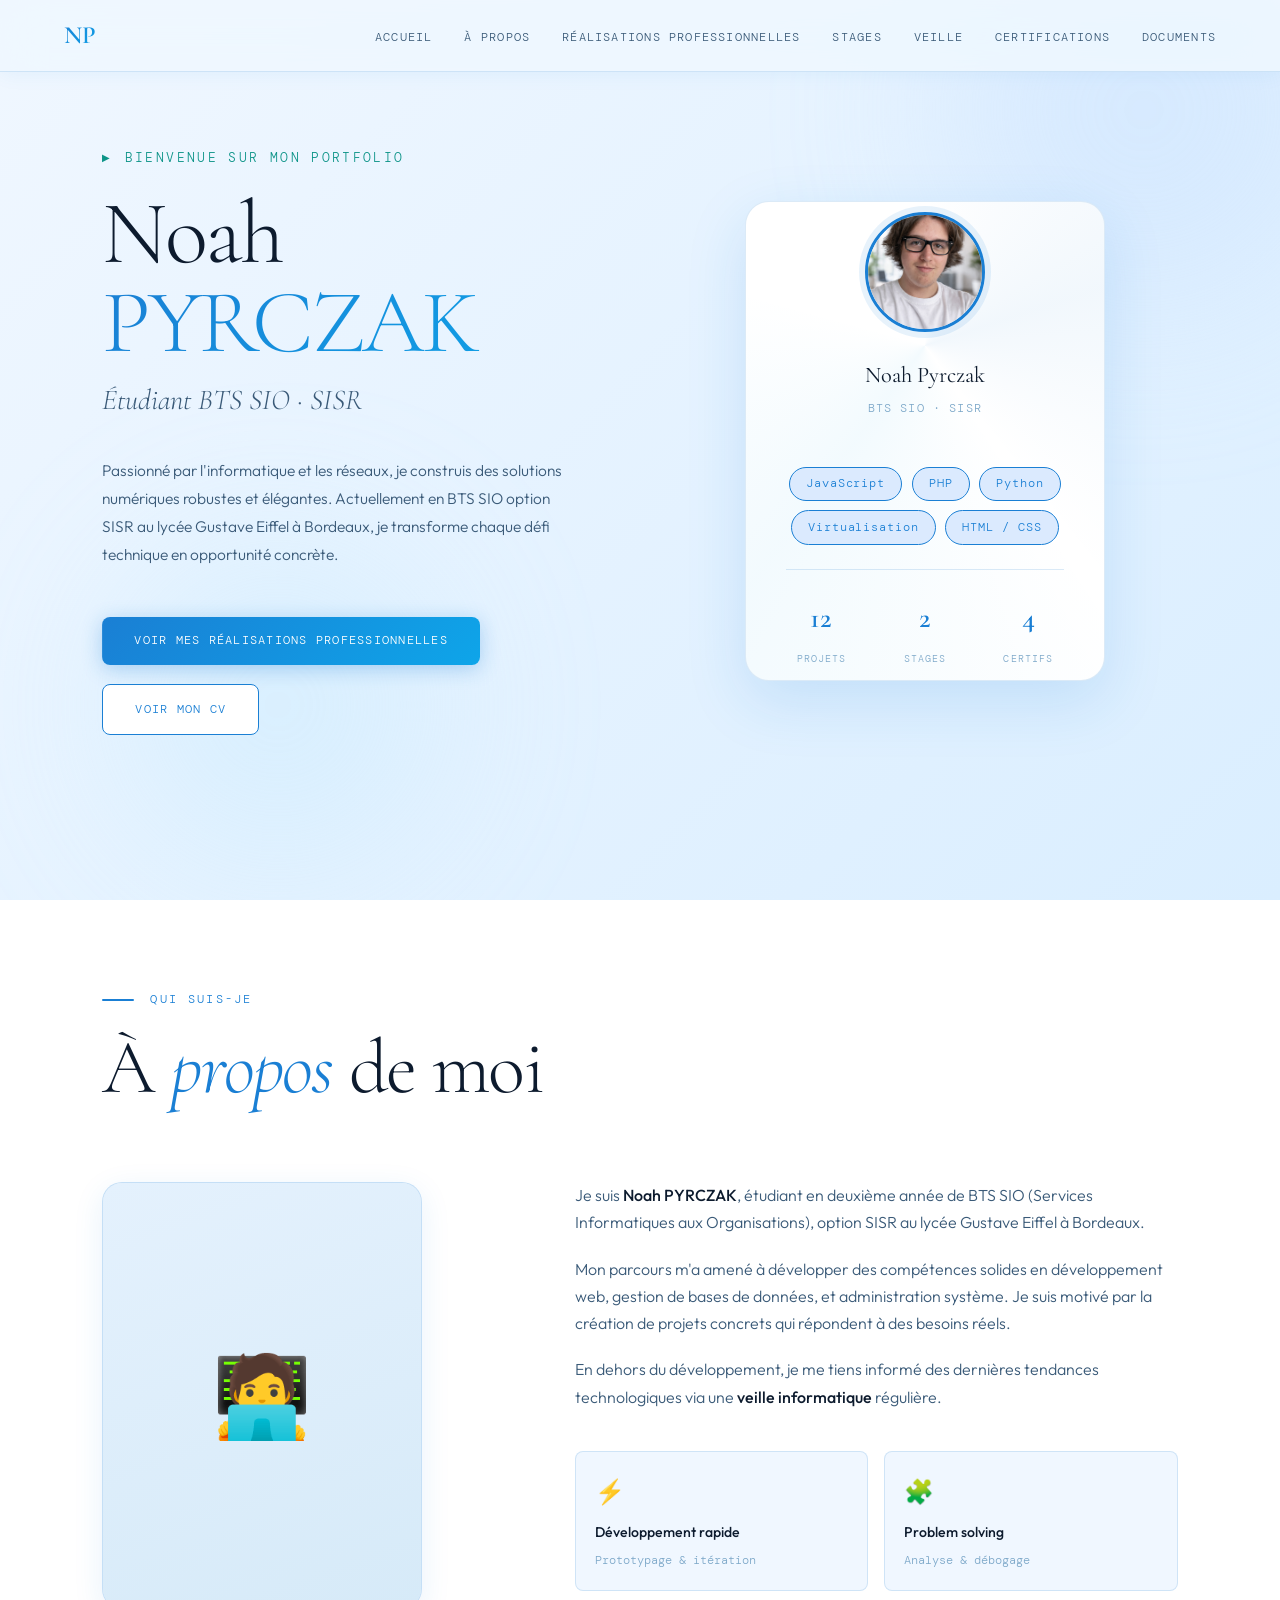
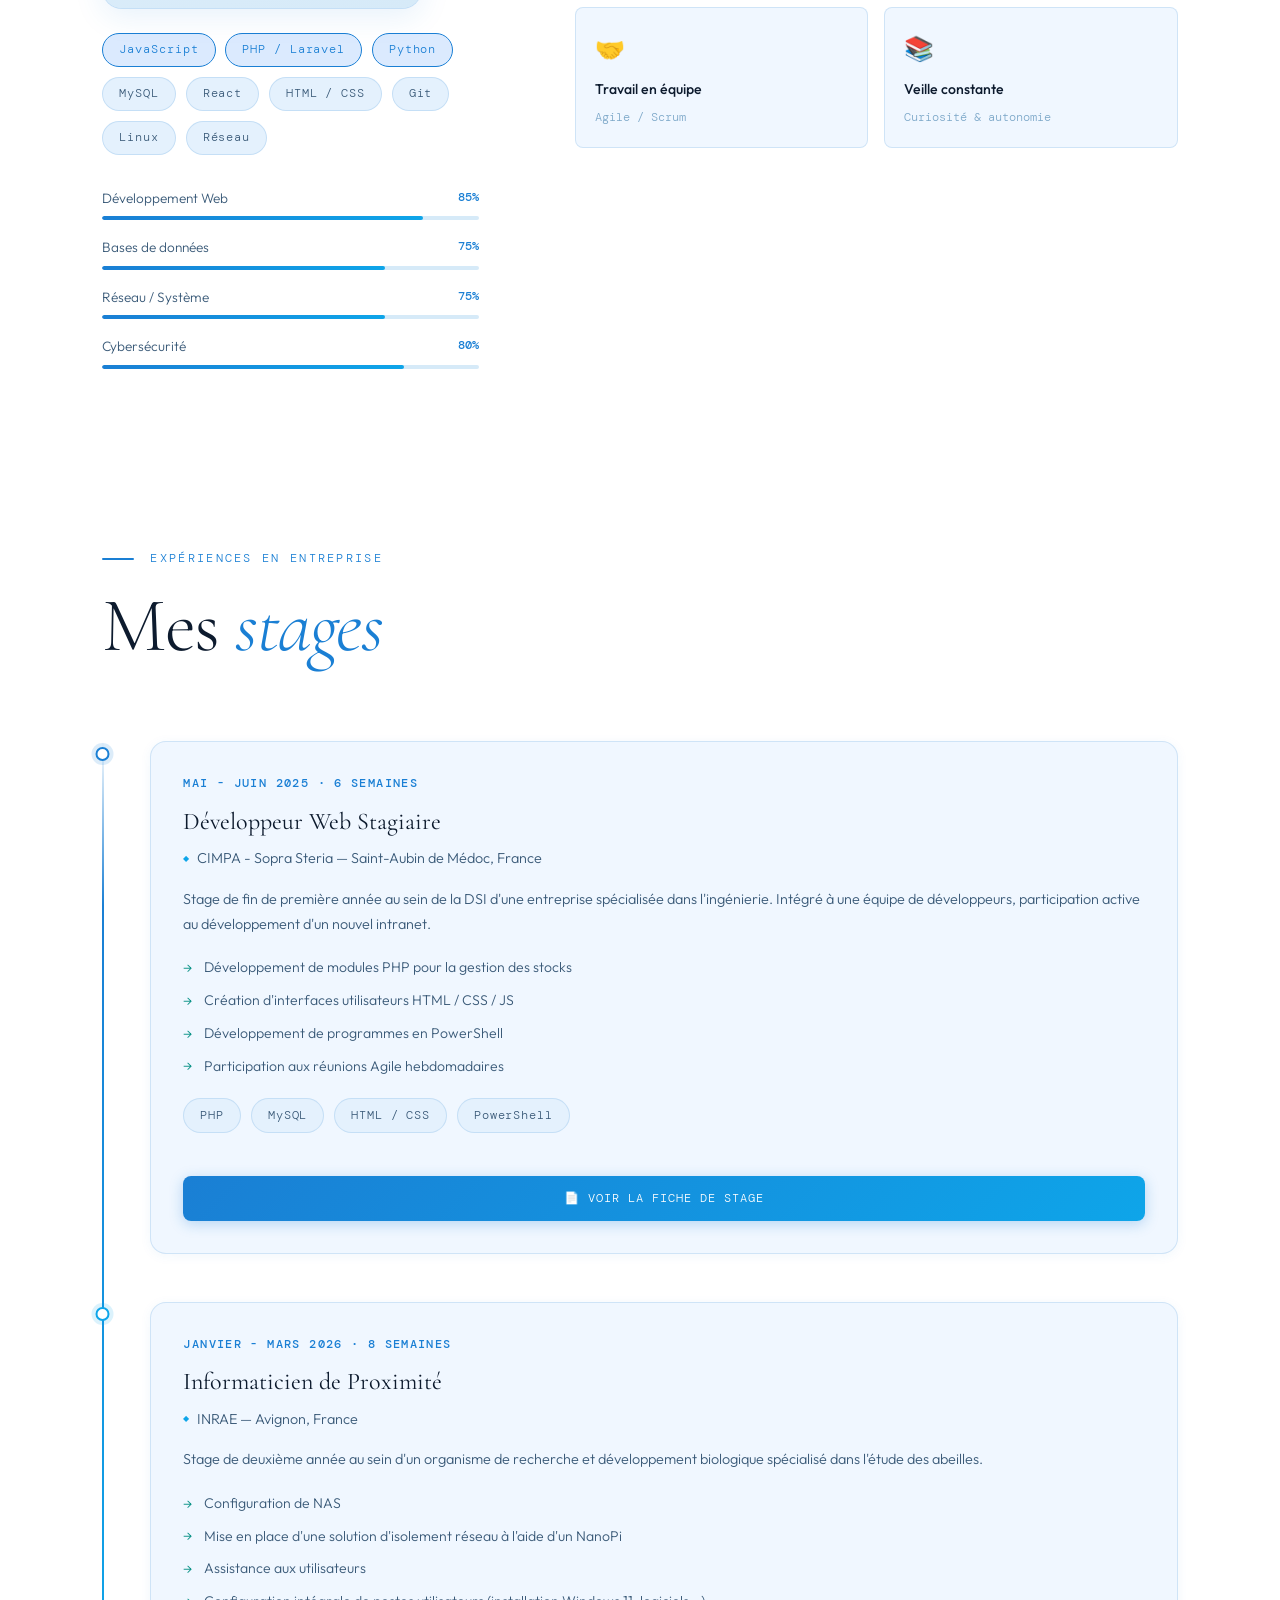
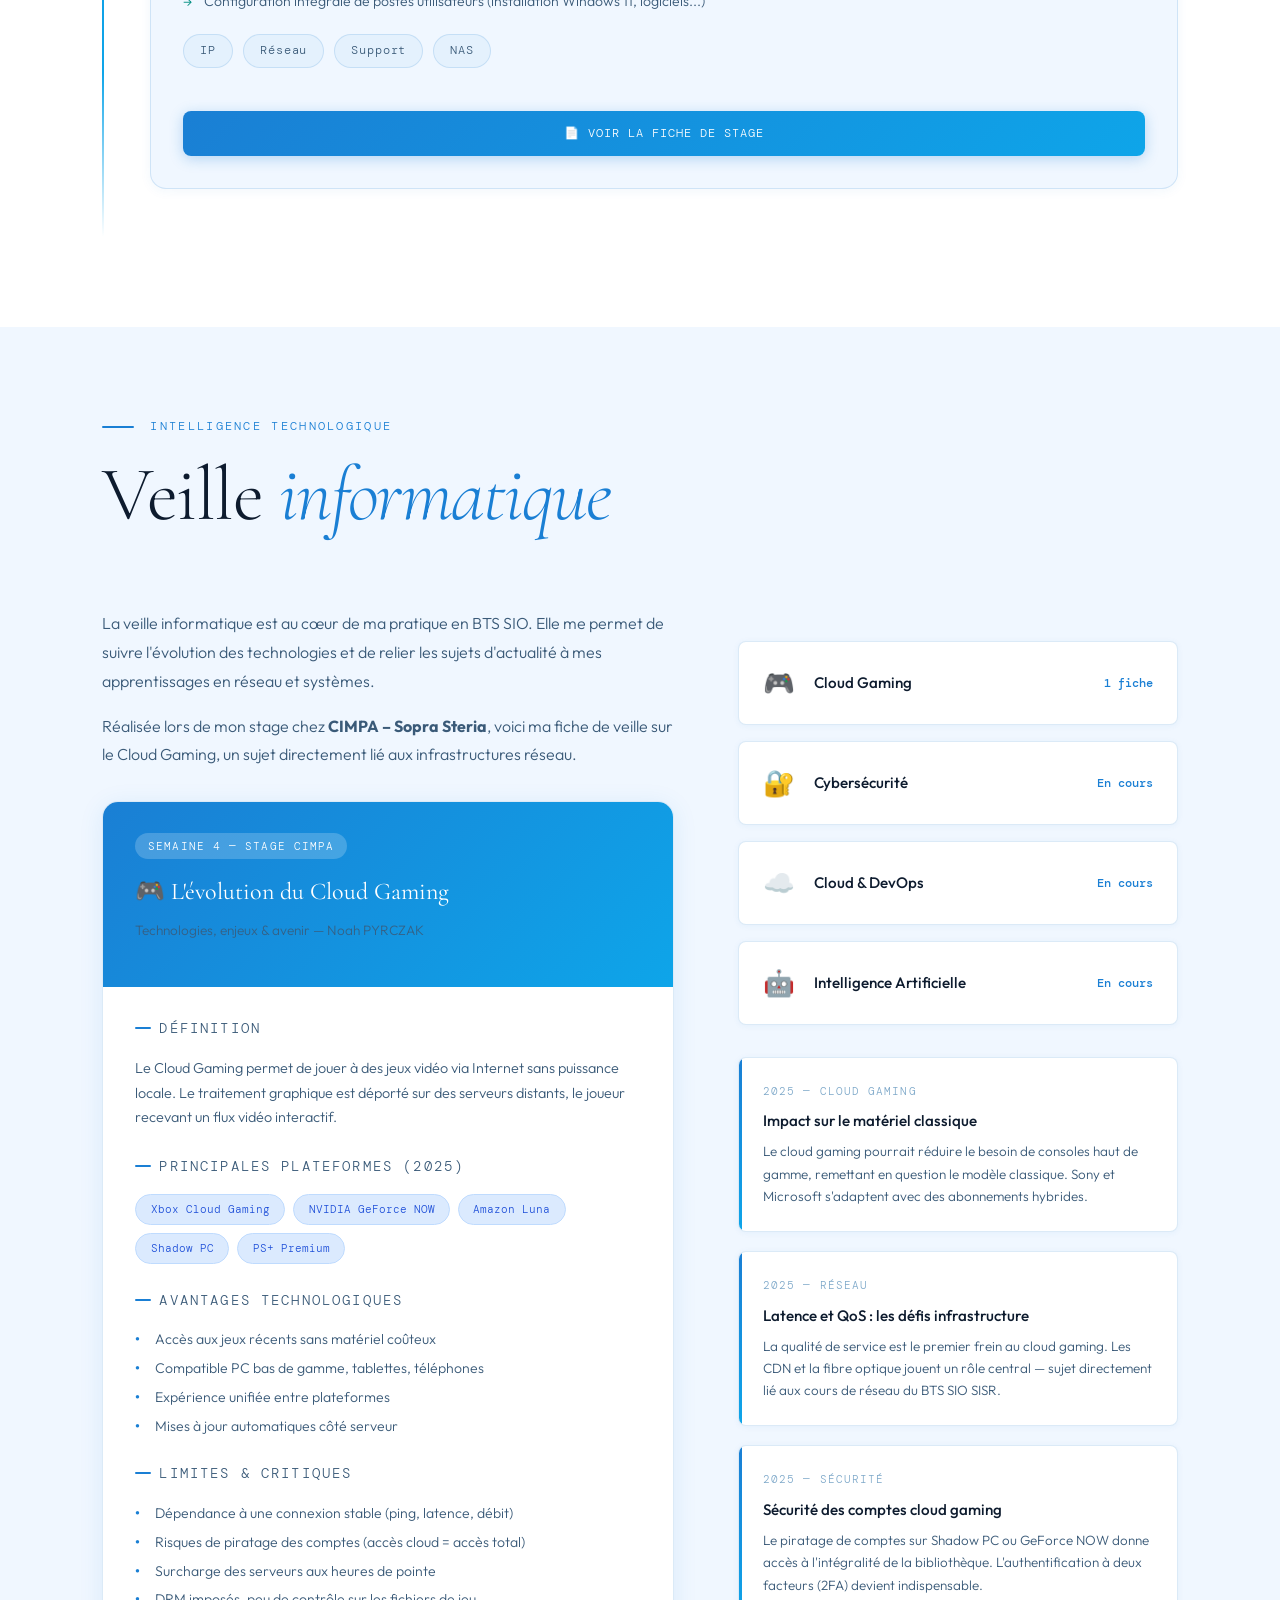
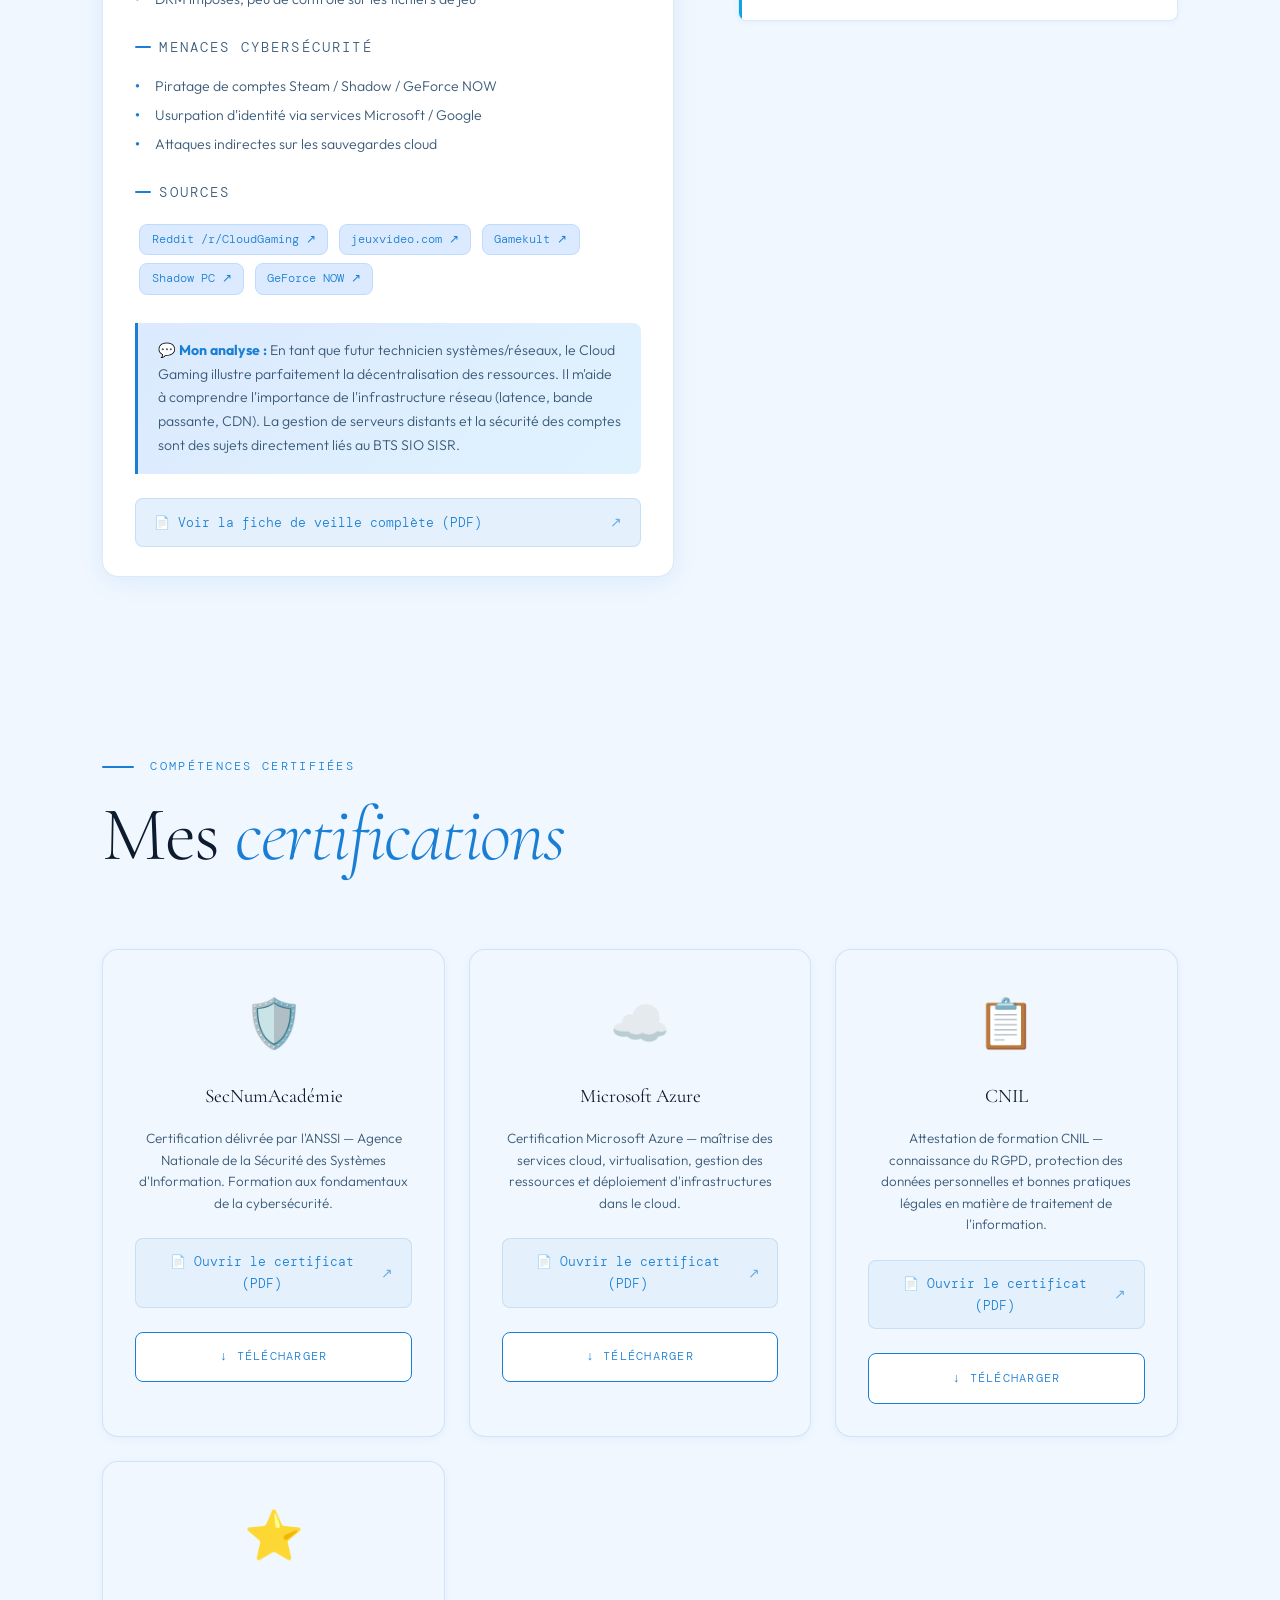
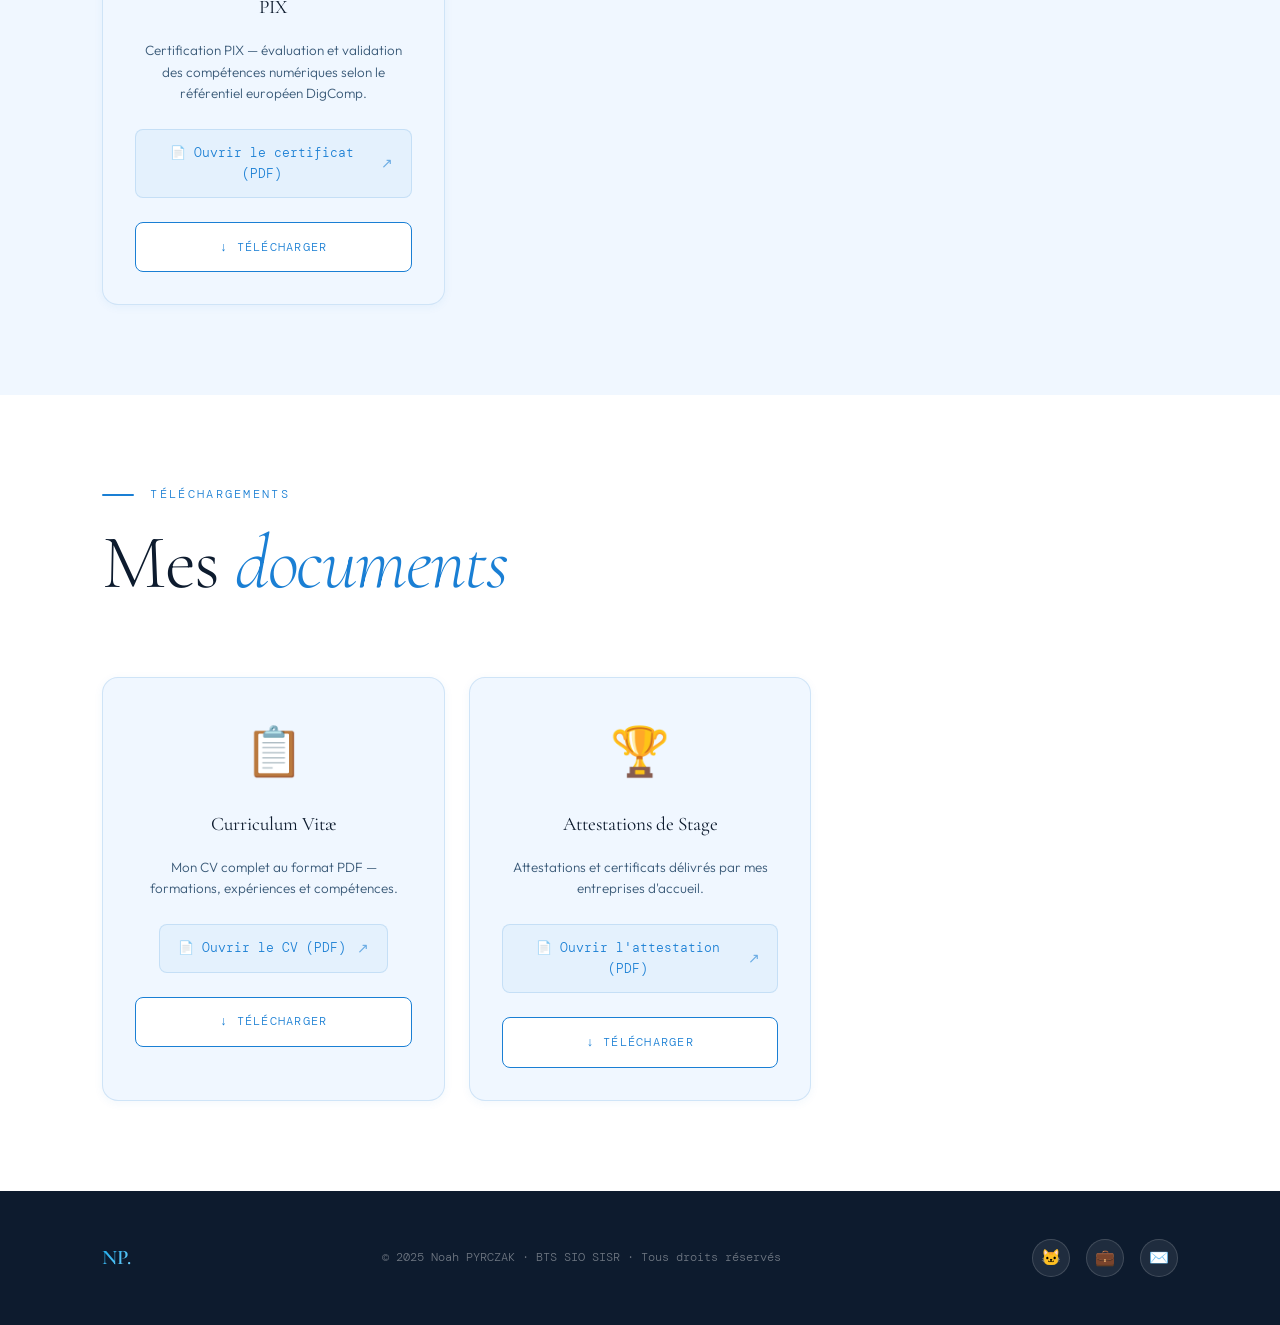
==== index.html @ dbf086ac "Modification" ====
<!DOCTYPE html>
<html lang="fr">
<head>
  <meta charset="UTF-8" />
  <meta name="viewport" content="width=device-width, initial-scale=1.0" />
  <title>Portfolio — PYRCZAK Noah</title>
  <meta name="description" content="Portfolio professionnel BTS SIO" />
  <link rel="stylesheet" href="style.css" />
</head>
<body>

  <!-- NAV -->
  <nav id="navbar">
    <a href="#accueil" class="nav-logo">NP</a>
    <ul class="nav-links" id="navLinks">
      <li><a href="#accueil">Accueil</a></li>
      <li><a href="#apropos">À propos</a></li>
      <li><a href="#realisations">Réalisations Professionnelles</a></li>
      <li><a href="#stages">Stages</a></li>
      <li><a href="#veille">Veille</a></li>
      <li><a href="#certifications">Certifications</a></li>
      <li><a href="#documents">Documents</a></li>
    </ul>
    <button class="nav-burger" id="navBurger" aria-label="Menu">
      <span></span><span></span><span></span>
    </button>
  </nav>

  <!-- HERO -->
  <section id="accueil">
    <div class="orb orb-1"></div>
    <div class="orb orb-2"></div>

    <div class="hero-left">
      <p class="hero-greeting">Bienvenue sur mon portfolio</p>
      <h1 class="hero-name">
        Noah
        <span class="gradient-text">PYRCZAK</span>
      </h1>
      <p class="hero-title">Étudiant BTS SIO &middot; SISR</p>
      <p class="hero-desc">
        Passionné par l'informatique et les réseaux, je construis des solutions
        numériques robustes et élégantes. Actuellement en BTS SIO option SISR au
        lycée Gustave Eiffel à Bordeaux, je transforme chaque défi technique en
        opportunité concrète.
      </p>
      <div class="hero-cta">
        <a href="#realisations" class="btn-primary">Voir mes réalisations professionnelles</a>
        <a href="#documents" class="btn-ghost">Voir mon CV</a>
      </div>
    </div>

    <div class="hero-right">
      <div class="hero-card">
        <div class="hero-card-inner">
          <div class="hero-avatar">
            <img src="PP-Portefolio.PNG" alt="Photo de profil Noah Pyrczak" />
          </div>
          <div>
            <p style="font-family:var(--font-display);font-size:1.4rem;font-weight:400;text-align:center;">Noah Pyrczak</p>
            <p style="font-family:var(--font-mono);font-size:0.72rem;color:var(--text-faint);text-align:center;letter-spacing:0.1em;margin-top:0.3rem;">BTS SIO &middot; SISR</p>
          </div>
          <div class="tag-list" style="justify-content:center;">
            <span class="tag accent">JavaScript</span>
            <span class="tag accent">PHP</span>
            <span class="tag accent">Python</span>
            <span class="tag accent">Virtualisation</span>
            <span class="tag accent">HTML / CSS</span>
          </div>
          <div class="hero-stats">
            <div class="stat-item">
              <span class="stat-value">12</span>
              <span class="stat-label">Projets</span>
            </div>
            <div class="stat-item">
              <span class="stat-value">2</span>
              <span class="stat-label">Stages</span>
            </div>
            <div class="stat-item">
              <span class="stat-value">4</span>
              <span class="stat-label">Certifs</span>
            </div>
          </div>
        </div>
      </div>
    </div>
  </section>

  <!-- À PROPOS -->
  <section id="apropos">
    <div class="reveal">
      <p class="section-label">Qui suis-je</p>
      <h2 class="section-title">À <em>propos</em> de moi</h2>
    </div>
    <div class="apropos-grid">
      <div class="apropos-sticky reveal">
        <div class="apropos-photo-frame">
          <div class="apropos-photo-placeholder">&#x1F9D1;&#x200D;&#x1F4BB;</div>
        </div>
        <div class="tag-list" style="margin-top:1.5rem;">
          <span class="tag accent">JavaScript</span>
          <span class="tag accent">PHP / Laravel</span>
          <span class="tag accent">Python</span>
          <span class="tag">MySQL</span>
          <span class="tag">React</span>
          <span class="tag">HTML / CSS</span>
          <span class="tag">Git</span>
          <span class="tag">Linux</span>
          <span class="tag">Réseau</span>
        </div>
        <div class="skill-bar-list" style="margin-top:2rem;">
          <div class="skill-bar-item">
            <div class="skill-bar-header">
              <span class="skill-bar-name">Développement Web</span>
              <span class="skill-bar-pct">85%</span>
            </div>
            <div class="skill-bar-track"><div class="skill-bar-fill" data-pct="85"></div></div>
          </div>
          <div class="skill-bar-item">
            <div class="skill-bar-header">
              <span class="skill-bar-name">Bases de données</span>
              <span class="skill-bar-pct">75%</span>
            </div>
            <div class="skill-bar-track"><div class="skill-bar-fill" data-pct="75"></div></div>
          </div>
          <div class="skill-bar-item">
            <div class="skill-bar-header">
              <span class="skill-bar-name">Réseau / Système</span>
              <span class="skill-bar-pct">75%</span>
            </div>
            <div class="skill-bar-track"><div class="skill-bar-fill" data-pct="75"></div></div>
          </div>
          <div class="skill-bar-item">
            <div class="skill-bar-header">
              <span class="skill-bar-name">Cybersécurité</span>
              <span class="skill-bar-pct">80%</span>
            </div>
            <div class="skill-bar-track"><div class="skill-bar-fill" data-pct="80"></div></div>
          </div>
        </div>
      </div>

      <div class="apropos-content reveal">
        <p>Je suis <strong>Noah PYRCZAK</strong>, étudiant en deuxième année de BTS SIO (Services Informatiques aux Organisations), option SISR au lycée Gustave Eiffel à Bordeaux.</p>
        <p>Mon parcours m'a amené à développer des compétences solides en développement web, gestion de bases de données, et administration système. Je suis motivé par la création de projets concrets qui répondent à des besoins réels.</p>
        <p>En dehors du développement, je me tiens informé des dernières tendances technologiques via une <strong>veille informatique</strong> régulière.</p>
        <div class="skills-grid stagger" style="margin-top:2.5rem;">
          <div class="skill-card">
            <div class="skill-card-icon">&#x26A1;</div>
            <div class="skill-card-name">Développement rapide</div>
            <div class="skill-card-desc">Prototypage &amp; itération</div>
          </div>
          <div class="skill-card">
            <div class="skill-card-icon">&#x1F9E9;</div>
            <div class="skill-card-name">Problem solving</div>
            <div class="skill-card-desc">Analyse &amp; débogage</div>
          </div>
          <div class="skill-card">
            <div class="skill-card-icon">&#x1F91D;</div>
            <div class="skill-card-name">Travail en équipe</div>
            <div class="skill-card-desc">Agile / Scrum</div>
          </div>
          <div class="skill-card">
            <div class="skill-card-icon">&#x1F4DA;</div>
            <div class="skill-card-name">Veille constante</div>
            <div class="skill-card-desc">Curiosité &amp; autonomie</div>
          </div>
        </div>
      </div>
    </div>
  </section>

  <!-- RÉALISATIONS  
  <section id="realisations">
    <div class="reveal">
      <p class="section-label">Projets réalisés</p>
      <h2 class="section-title">Réalisations <em>professionnelles</em></h2>
    </div>
    <div class="realisations-grid stagger">

      
      <div class="realisation-card">
        <div class="realisation-card-header"><div class="card-glow"></div><span>&#x1F6D2;</span></div>
        <div class="realisation-card-body">
          <div class="card-meta"><span class="card-badge badge-blue">Web</span><span class="card-date">2024</span></div>
          <h3 class="card-title">Site E-commerce</h3>
          <p class="card-desc">Développement complet d'une boutique en ligne avec gestion des produits, panier, commandes et espace administrateur. Interface responsive et sécurisée.</p>
          <div class="card-tech"><span class="tech-pill">PHP</span><span class="tech-pill">MySQL</span><span class="tech-pill">JavaScript</span><span class="tech-pill">CSS</span></div>
          <a href="projet.html?id=ecommerce" class="btn-fiche">&#x1F4C4; Voir la fiche projet</a>
        </div>
      </div>

      
      <div class="realisation-card">
        <div class="realisation-card-header"><div class="card-glow"></div><span>&#x1F4CB;</span></div>
        <div class="realisation-card-body">
          <div class="card-meta"><span class="card-badge badge-purple">Application</span><span class="card-date">2024</span></div>
          <h3 class="card-title">Gestion de Tâches Kanban</h3>
          <p class="card-desc">Application web de gestion de projet avec tableau Kanban, assignation des tâches, suivi du temps et notifications en temps réel via WebSocket.</p>
          <div class="card-tech"><span class="tech-pill">React</span><span class="tech-pill">Node.js</span><span class="tech-pill">PostgreSQL</span><span class="tech-pill">Socket.io</span></div>
          <a href="projet.html?id=kanban" class="btn-fiche">&#x1F4C4; Voir la fiche projet</a>
        </div>
      </div>

      
      <div class="realisation-card">
        <div class="realisation-card-header"><div class="card-glow"></div><span>&#x1F510;</span></div>
        <div class="realisation-card-body">
          <div class="card-meta"><span class="card-badge badge-green">Sécurité</span><span class="card-date">2023</span></div>
          <h3 class="card-title">Audit de Sécurité Réseau</h3>
          <p class="card-desc">Analyse des vulnérabilités d'une infrastructure réseau d'entreprise. Rapport complet avec recommandations, tests de pénétration et solutions correctives.</p>
          <div class="card-tech"><span class="tech-pill">Nmap</span><span class="tech-pill">Wireshark</span><span class="tech-pill">Kali Linux</span><span class="tech-pill">OWASP</span></div>
          <a href="projet.html?id=audit" class="btn-fiche">&#x1F4C4; Voir la fiche projet</a>
        </div>
      </div>

      
      <div class="realisation-card">
        <div class="realisation-card-header"><div class="card-glow"></div><span>&#x1F4CA;</span></div>
        <div class="realisation-card-body">
          <div class="card-meta"><span class="card-badge badge-gold">Dashboard</span><span class="card-date">2023</span></div>
          <h3 class="card-title">Dashboard Analytics PME</h3>
          <p class="card-desc">Tableau de bord de visualisation de données pour une PME : graphiques interactifs, KPI en temps réel, exports et système d'alertes configurables.</p>
          <div class="card-tech"><span class="tech-pill">Python</span><span class="tech-pill">Django</span><span class="tech-pill">Chart.js</span><span class="tech-pill">SQLite</span></div>
          <a href="projet.html?id=dashboard" class="btn-fiche">&#x1F4C4; Voir la fiche projet</a>
        </div>
      </div>

      
      <div class="realisation-card">
        <div class="realisation-card-header"><div class="card-glow"></div><span>&#x1F4F1;</span></div>
        <div class="realisation-card-body">
          <div class="card-meta"><span class="card-badge badge-blue">Mobile</span><span class="card-date">2024</span></div>
          <h3 class="card-title">Application Mobile BDE</h3>
          <p class="card-desc">Application mobile pour le Bureau Des Étudiants : gestion des événements, billetterie en ligne, fil d'actualités et notifications push.</p>
          <div class="card-tech"><span class="tech-pill">React Native</span><span class="tech-pill">Firebase</span><span class="tech-pill">Expo</span></div>
          <a href="projet.html?id=bde" class="btn-fiche">&#x1F4C4; Voir la fiche projet</a>
        </div>
      </div>

      
      <div class="realisation-card">
        <div class="realisation-card-header"><div class="card-glow"></div><span>&#x1F310;</span></div>
        <div class="realisation-card-body">
          <div class="card-meta"><span class="card-badge badge-purple">API</span><span class="card-date">2024</span></div>
          <h3 class="card-title">API REST - Gestion RH</h3>
          <p class="card-desc">Conception d'une API RESTful pour un module de gestion des ressources humaines : congés, fiches de paie, organigramme. Documentation Swagger complète.</p>
          <div class="card-tech"><span class="tech-pill">Laravel</span><span class="tech-pill">MySQL</span><span class="tech-pill">JWT</span><span class="tech-pill">Swagger</span></div>
          <a href="projet.html?id=api-rh" class="btn-fiche">&#x1F4C4; Voir la fiche projet</a>
        </div>
      </div>

    </div>
  </section> 
 -->

  <!-- STAGES -->
  <section id="stages">
    <div class="reveal">
      <p class="section-label">Expériences en entreprise</p>
      <h2 class="section-title">Mes <em>stages</em></h2>
    </div>
    <div class="timeline">

      <!-- Stage 1 — CIMPA -->
      <div class="timeline-item reveal">
        <div class="timeline-dot"></div>
        <div class="timeline-card">
          <p class="timeline-period">Mai - Juin 2025 &middot; 6 semaines</p>
          <h3 class="timeline-title">Développeur Web Stagiaire</h3>
          <p class="timeline-company">CIMPA - Sopra Steria &mdash; Saint-Aubin de Médoc, France</p>
          <p class="timeline-desc">Stage de fin de première année au sein de la DSI d'une entreprise spécialisée dans l'ingénierie. Intégré à une équipe de développeurs, participation active au développement d'un nouvel intranet.</p>
          <div class="timeline-missions">
            <div class="timeline-mission">Développement de modules PHP pour la gestion des stocks</div>
            <div class="timeline-mission">Création d'interfaces utilisateurs HTML / CSS / JS</div>
            <div class="timeline-mission">Développement de programmes en PowerShell</div>
            <div class="timeline-mission">Participation aux réunions Agile hebdomadaires</div>
          </div>
          <div class="tag-list" style="margin-top:1.2rem;">
            <span class="tag">PHP</span><span class="tag">MySQL</span><span class="tag">HTML / CSS</span><span class="tag">PowerShell</span>
          </div>
          <div class="timeline-pdf-section">
            <a href="projet.html?id=stage-cimpa" class="btn-fiche" style="margin-top:1.2rem;">&#x1F4C4; Voir la fiche de stage</a>
          </div>
        </div>
      </div>

      <!-- Stage 2 — INRAE -->
      <div class="timeline-item reveal">
        <div class="timeline-dot" style="border-color:var(--accent2);box-shadow:0 0 0 4px rgba(14,165,233,0.15);"></div>
        <div class="timeline-card">
          <p class="timeline-period">Janvier - Mars 2026 &middot; 8 semaines</p>
          <h3 class="timeline-title">Informaticien de Proximité</h3>
          <p class="timeline-company">INRAE &mdash; Avignon, France</p>
          <p class="timeline-desc">Stage de deuxième année au sein d'un organisme de recherche et développement biologique spécialisé dans l'étude des abeilles.</p>
          <div class="timeline-missions">
            <div class="timeline-mission">Configuration de NAS</div>
            <div class="timeline-mission">Mise en place d'une solution d'isolement réseau à l'aide d'un NanoPi</div>
            <div class="timeline-mission">Assistance aux utilisateurs</div>
            <div class="timeline-mission">Configuration intégrale de postes utilisateurs (installation Windows 11, logiciels...)</div>
          </div>
          <div class="tag-list" style="margin-top:1.2rem;">
            <span class="tag">IP</span><span class="tag">Réseau</span><span class="tag">Support</span><span class="tag">NAS</span>
          </div>
          <div class="timeline-pdf-section">
            <a href="projet.html?id=stage-inrae" class="btn-fiche" style="margin-top:1.2rem;">&#x1F4C4; Voir la fiche de stage</a>
          </div>
        </div>
      </div>

    </div>
  </section>

  <!-- VEILLE -->
  <section id="veille">
    <div class="reveal">
      <p class="section-label">Intelligence technologique</p>
      <h2 class="section-title">Veille <em>informatique</em></h2>
    </div>
    <div class="veille-layout">

      <div class="veille-intro reveal">
        <p>La veille informatique est au cœur de ma pratique en BTS SIO. Elle me permet de suivre l'évolution des technologies et de relier les sujets d'actualité à mes apprentissages en réseau et systèmes.</p>
        <p>Réalisée lors de mon stage chez <strong>CIMPA &ndash; Sopra Steria</strong>, voici ma fiche de veille sur le Cloud Gaming, un sujet directement lié aux infrastructures réseau.</p>

        <div class="veille-main-card">
          <div class="veille-main-card-header">
            <span class="badge">Semaine 4 &mdash; Stage CIMPA</span>
            <h3>&#x1F3AE; L'évolution du Cloud Gaming</h3>
            <p>Technologies, enjeux &amp; avenir &mdash; Noah PYRCZAK</p>
          </div>
          <div class="veille-main-card-body">

            <div class="veille-section">
              <p class="veille-section-title">Définition</p>
              <p>Le Cloud Gaming permet de jouer à des jeux vidéo via Internet sans puissance locale. Le traitement graphique est déporté sur des serveurs distants, le joueur recevant un flux vidéo interactif.</p>
            </div>

            <div class="veille-section">
              <p class="veille-section-title">Principales plateformes (2025)</p>
              <div class="veille-platforms">
                <span class="platform-tag">Xbox Cloud Gaming</span>
                <span class="platform-tag">NVIDIA GeForce NOW</span>
                <span class="platform-tag">Amazon Luna</span>
                <span class="platform-tag">Shadow PC</span>
                <span class="platform-tag">PS+ Premium</span>
              </div>
            </div>

            <div class="veille-section">
              <p class="veille-section-title">Avantages technologiques</p>
              <ul class="veille-list">
                <li>Accès aux jeux récents sans matériel coûteux</li>
                <li>Compatible PC bas de gamme, tablettes, téléphones</li>
                <li>Expérience unifiée entre plateformes</li>
                <li>Mises à jour automatiques côté serveur</li>
              </ul>
            </div>

            <div class="veille-section">
              <p class="veille-section-title">Limites &amp; critiques</p>
              <ul class="veille-list">
                <li>Dépendance à une connexion stable (ping, latence, débit)</li>
                <li>Risques de piratage des comptes (accès cloud = accès total)</li>
                <li>Surcharge des serveurs aux heures de pointe</li>
                <li>DRM imposés, peu de contrôle sur les fichiers de jeu</li>
              </ul>
            </div>

            <div class="veille-section">
              <p class="veille-section-title">Menaces cybersécurité</p>
              <ul class="veille-list">
                <li>Piratage de comptes Steam / Shadow / GeForce NOW</li>
                <li>Usurpation d'identité via services Microsoft / Google</li>
                <li>Attaques indirectes sur les sauvegardes cloud</li>
              </ul>
            </div>

            <div class="veille-section">
              <p class="veille-section-title">Sources</p>
              <div class="veille-sources">
                <a href="https://www.reddit.com/r/CloudGaming/" target="_blank" rel="noopener" class="veille-source-link">Reddit /r/CloudGaming &#x2197;</a>
                <a href="https://www.jeuxvideo.com/news/1851739/le-cloud-gaming-menace-reelle.htm" target="_blank" rel="noopener" class="veille-source-link">jeuxvideo.com &#x2197;</a>
                <a href="https://www.gamekult.com/actualite/le-cloud-gaming-decolle-3050838305.html" target="_blank" rel="noopener" class="veille-source-link">Gamekult &#x2197;</a>
                <a href="https://shadow.tech" target="_blank" rel="noopener" class="veille-source-link">Shadow PC &#x2197;</a>
                <a href="https://www.nvidia.com/fr-fr/geforce-now/" target="_blank" rel="noopener" class="veille-source-link">GeForce NOW &#x2197;</a>
              </div>
            </div>

            <div class="veille-analysis">
              <strong>&#x1F4AC; Mon analyse :</strong> En tant que futur technicien systèmes/réseaux, le Cloud Gaming illustre parfaitement la décentralisation des ressources. Il m'aide à comprendre l'importance de l'infrastructure réseau (latence, bande passante, CDN). La gestion de serveurs distants et la sécurité des comptes sont des sujets directement liés au BTS SIO SISR.
            </div>

            <div style="margin-top:1.5rem;">
              <a class="pdf-link" href="veille/Veille_CloudGaming_PYRCZAK_Noah.pdf" target="_blank" rel="noopener">&#x1F4C4; Voir la fiche de veille complète (PDF)</a>
            </div>

          </div>
        </div>
      </div>

      <div class="veille-cards-col reveal">
        <div class="veille-categories stagger">
          <div class="veille-cat"><span class="veille-cat-icon">&#x1F3AE;</span><span class="veille-cat-name">Cloud Gaming</span><span class="veille-cat-count">1 fiche</span></div>
          <div class="veille-cat"><span class="veille-cat-icon">&#x1F510;</span><span class="veille-cat-name">Cybersécurité</span><span class="veille-cat-count">En cours</span></div>
          <div class="veille-cat"><span class="veille-cat-icon">&#x2601;&#xFE0F;</span><span class="veille-cat-name">Cloud &amp; DevOps</span><span class="veille-cat-count">En cours</span></div>
          <div class="veille-cat"><span class="veille-cat-icon">&#x1F916;</span><span class="veille-cat-name">Intelligence Artificielle</span><span class="veille-cat-count">En cours</span></div>
        </div>

        <div class="veille-cards stagger" style="margin-top:2rem;">
          <div class="veille-card">
            <p class="veille-card-date">2025 &mdash; Cloud Gaming</p>
            <h4 class="veille-card-title">Impact sur le matériel classique</h4>
            <p class="veille-card-desc">Le cloud gaming pourrait réduire le besoin de consoles haut de gamme, remettant en question le modèle classique. Sony et Microsoft s'adaptent avec des abonnements hybrides.</p>
          </div>
          <div class="veille-card">
            <p class="veille-card-date">2025 &mdash; Réseau</p>
            <h4 class="veille-card-title">Latence et QoS : les défis infrastructure</h4>
            <p class="veille-card-desc">La qualité de service est le premier frein au cloud gaming. Les CDN et la fibre optique jouent un rôle central — sujet directement lié aux cours de réseau du BTS SIO SISR.</p>
          </div>
          <div class="veille-card">
            <p class="veille-card-date">2025 &mdash; Sécurité</p>
            <h4 class="veille-card-title">Sécurité des comptes cloud gaming</h4>
            <p class="veille-card-desc">Le piratage de comptes sur Shadow PC ou GeForce NOW donne accès à l'intégralité de la bibliothèque. L'authentification à deux facteurs (2FA) devient indispensable.</p>
          </div>
        </div>
      </div>

    </div>
  </section>

  <!-- CERTIFICATIONS -->
  <section id="certifications">
    <div class="reveal">
      <p class="section-label">Compétences certifiées</p>
      <h2 class="section-title">Mes <em>certifications</em></h2>
    </div>
    <div class="documents-grid stagger">

      <div class="doc-card">
        <div class="doc-icon">&#x1F6E1;&#xFE0F;</div>
        <h3 class="doc-title">SecNumAcadémie</h3>
        <p class="doc-desc">Certification délivrée par l'ANSSI — Agence Nationale de la Sécurité des Systèmes d'Information. Formation aux fondamentaux de la cybersécurité.</p>
        <a class="pdf-link" href="certifications/certif-secnumacademie.pdf" target="_blank" rel="noopener">&#x1F4C4; Ouvrir le certificat (PDF)</a>
        <a href="certifications/certif-secnumacademie.pdf" download class="btn-ghost" style="width:100%;justify-content:center;margin-top:0.5rem;">&#x2193; Télécharger</a>
      </div>

      <div class="doc-card">
        <div class="doc-icon">&#x2601;&#xFE0F;</div>
        <h3 class="doc-title">Microsoft Azure</h3>
        <p class="doc-desc">Certification Microsoft Azure — maîtrise des services cloud, virtualisation, gestion des ressources et déploiement d'infrastructures dans le cloud.</p>
        <a class="pdf-link" href="certifications/certif-azure.pdf" target="_blank" rel="noopener">&#x1F4C4; Ouvrir le certificat (PDF)</a>
        <a href="certifications/certif-azure.pdf" download class="btn-ghost" style="width:100%;justify-content:center;margin-top:0.5rem;">&#x2193; Télécharger</a>
      </div>

      <div class="doc-card">
        <div class="doc-icon">&#x1F4CB;</div>
        <h3 class="doc-title">CNIL</h3>
        <p class="doc-desc">Attestation de formation CNIL — connaissance du RGPD, protection des données personnelles et bonnes pratiques légales en matière de traitement de l'information.</p>
        <a class="pdf-link" href="certifications/certif-cnil.pdf" target="_blank" rel="noopener">&#x1F4C4; Ouvrir le certificat (PDF)</a>
        <a href="certifications/certif-cnil.pdf" download class="btn-ghost" style="width:100%;justify-content:center;margin-top:0.5rem;">&#x2193; Télécharger</a>
      </div>

      <div class="doc-card">
        <div class="doc-icon">&#x2B50;</div>
        <h3 class="doc-title">PIX</h3>
        <p class="doc-desc">Certification PIX — évaluation et validation des compétences numériques selon le référentiel européen DigComp.</p>
        <a class="pdf-link" href="certifications/certif-pix.pdf" target="_blank" rel="noopener">&#x1F4C4; Ouvrir le certificat (PDF)</a>
        <a href="certifications/certif-pix.pdf" download class="btn-ghost" style="width:100%;justify-content:center;margin-top:0.5rem;">&#x2193; Télécharger</a>
      </div>

    </div>
  </section>

  <!-- DOCUMENTS -->
  <section id="documents">
    <div class="reveal">
      <p class="section-label">Téléchargements</p>
      <h2 class="section-title">Mes <em>documents</em></h2>
    </div>
    <div class="documents-grid stagger">

      <div class="doc-card">
        <div class="doc-icon">&#x1F4CB;</div>
        <h3 class="doc-title">Curriculum Vitæ</h3>
        <p class="doc-desc">Mon CV complet au format PDF — formations, expériences et compétences.</p>
        <a class="pdf-link" href="documents/PYRCZAK.pdf" target="_blank" rel="noopener">&#x1F4C4; Ouvrir le CV (PDF)</a>
        <a href="documents/PYRCZAK.pdf" download class="btn-ghost" style="width:100%;justify-content:center;margin-top:0.5rem;">&#x2193; Télécharger</a>
      </div>

      <div class="doc-card">
        <div class="doc-icon">&#x1F3C6;</div>
        <h3 class="doc-title">Attestations de Stage</h3>
        <p class="doc-desc">Attestations et certificats délivrés par mes entreprises d'accueil.</p>
        <a class="pdf-link" href="documents/attestations-stage.pdf" target="_blank" rel="noopener">&#x1F4C4; Ouvrir l'attestation (PDF)</a>
        <a href="documents/attestations-stage.pdf" download class="btn-ghost" style="width:100%;justify-content:center;margin-top:0.5rem;">&#x2193; Télécharger</a>
      </div>

    </div>
  </section>

  <!-- FOOTER -->
  <footer>
    <span class="footer-logo">NP.</span>
    <span class="footer-copy">&copy; 2025 Noah PYRCZAK &middot; BTS SIO SISR &middot; Tous droits réservés</span>
    <div class="footer-socials">
      <a href="https://github.com" class="footer-social" target="_blank" rel="noopener" title="GitHub">&#x1F431;</a>
      <a href="https://linkedin.com" class="footer-social" target="_blank" rel="noopener" title="LinkedIn">&#x1F4BC;</a>
      <a href="mailto:ton.email@exemple.com" class="footer-social" title="Email">&#x2709;&#xFE0F;</a>
    </div>
  </footer>

  <script>
  /* Burger */
  document.getElementById('navBurger').addEventListener('click', () =>
    document.getElementById('navLinks').classList.toggle('open'));
  document.querySelectorAll('.nav-links a').forEach(a =>
    a.addEventListener('click', () =>
      document.getElementById('navLinks').classList.remove('open')));

  /* Scroll reveal */
  const io = new IntersectionObserver(entries => {
    entries.forEach(e => {
      if (e.isIntersecting) {
        e.target.classList.add('visible');
        e.target.querySelectorAll('.skill-bar-fill').forEach(b =>
          b.style.width = b.dataset.pct + '%');
      }
    });
  }, { threshold: 0.12 });
  document.querySelectorAll('.reveal, .stagger, .timeline-item').forEach(el =>
    io.observe(el));
  </script>

</body>
</html>
---- style.css ----
/* ===================================================
   PORTFOLIO NOAH PYRCZAK — style.css
   Direction : Light Sky / Modern Clean
=================================================== */

@import url('https://fonts.googleapis.com/css2?family=Cormorant+Garamond:ital,wght@0,300;0,400;0,600;1,300;1,400&family=DM+Mono:wght@300;400;500&family=Outfit:wght@200;300;400;500;600&display=swap');

:root {
  --bg:          #f0f7ff;
  --bg2:         #e4f1fd;
  --bg3:         #d6eaf8;
  --surface:     #ffffff;
  --border:      rgba(56, 139, 210, 0.18);
  --border-glow: rgba(30, 100, 200, 0.35);
  --text:        #0d1b2e;
  --text-dim:    #3a5a78;
  --text-faint:  #7da8c9;
  --accent1:     #1a7fd4;
  --accent2:     #0ea5e9;
  --accent3:     #0d9488;
  --gold:        #d97706;
  --glow1:       rgba(26,127,212,0.12);
  --glow2:       rgba(14,165,233,0.10);
  --radius:      16px;
  --radius-sm:   8px;
  --font-display:'Cormorant Garamond', Georgia, serif;
  --font-body:   'Outfit', sans-serif;
  --font-mono:   'DM Mono', monospace;
  --transition:  0.35s cubic-bezier(0.4, 0, 0.2, 1);
}

*, *::before, *::after { box-sizing: border-box; margin: 0; padding: 0; }
html { scroll-behavior: smooth; scrollbar-width: thin; scrollbar-color: var(--accent1) var(--bg3); }
::-webkit-scrollbar { width: 5px; }
::-webkit-scrollbar-track { background: var(--bg2); }
::-webkit-scrollbar-thumb { background: var(--accent1); border-radius: 99px; }

body {
  background: var(--bg);
  color: var(--text);
  font-family: var(--font-body);
  font-weight: 300;
  font-size: 16px;
  line-height: 1.7;
  overflow-x: hidden;
  cursor: auto;
}

body::before {
  content: '';
  position: fixed; inset: 0;
  background-image: radial-gradient(circle, rgba(26,127,212,0.055) 1px, transparent 1px);
  background-size: 32px 32px;
  pointer-events: none;
  z-index: 0;
}

/* Nav */
nav { position: fixed; top: 0; left: 0; right: 0; z-index: 100; display: flex; align-items: center; justify-content: space-between; padding: 0 clamp(1.5rem, 5vw, 4rem); height: 72px; background: rgba(240,247,255,0.88); backdrop-filter: blur(20px) saturate(180%); border-bottom: 1px solid var(--border); box-shadow: 0 1px 20px rgba(26,127,212,0.07); }
.nav-logo { font-family: var(--font-display); font-size: 1.55rem; font-weight: 600; letter-spacing: 0.02em; background: linear-gradient(135deg, var(--accent1), var(--accent2)); -webkit-background-clip: text; -webkit-text-fill-color: transparent; background-clip: text; text-decoration: none; }
.nav-links { display: flex; gap: 2rem; list-style: none; }
.nav-links a { font-family: var(--font-mono); font-size: 0.76rem; letter-spacing: 0.1em; text-transform: uppercase; color: var(--text-dim); text-decoration: none; position: relative; transition: color var(--transition); }
.nav-links a::after { content: ''; position: absolute; bottom: -4px; left: 0; right: 0; height: 2px; background: var(--accent1); transform: scaleX(0); transition: transform var(--transition); transform-origin: right; border-radius: 99px; }
.nav-links a:hover { color: var(--accent1); }
.nav-links a:hover::after { transform: scaleX(1); transform-origin: left; }
.nav-burger { display: none; flex-direction: column; gap: 5px; background: none; border: none; cursor: pointer; padding: 4px; }
.nav-burger span { display: block; width: 24px; height: 1.5px; background: var(--text); transition: var(--transition); }

/* Sections */
section { position: relative; padding: clamp(5rem, 10vh, 9rem) clamp(1.5rem, 8vw, 8rem); min-height: 100vh; display: flex; flex-direction: column; justify-content: center; }
.section-label { font-family: var(--font-mono); font-size: 0.72rem; letter-spacing: 0.2em; text-transform: uppercase; color: var(--accent1); margin-bottom: 1rem; display: flex; align-items: center; gap: 1rem; }
.section-label::before { content: ''; display: block; width: 2rem; height: 2px; background: var(--accent1); border-radius: 99px; }
.section-title { font-family: var(--font-display); font-size: clamp(2.8rem, 6vw, 5rem); font-weight: 300; line-height: 1.1; letter-spacing: -0.02em; margin-bottom: 1.5rem; color: var(--text); }
.section-title em { font-style: italic; color: var(--accent1); }

/* Hero */
#accueil { min-height: 100vh; display: grid; grid-template-columns: 1fr 1fr; align-items: center; gap: 4rem; padding-top: 72px; overflow: hidden; background: linear-gradient(135deg, #f0f7ff 0%, #daeeff 100%); }
.hero-left { position: relative; z-index: 2; }
.hero-greeting { font-family: var(--font-mono); font-size: 0.82rem; letter-spacing: 0.18em; text-transform: uppercase; color: var(--accent3); margin-bottom: 1.2rem; display: flex; align-items: center; gap: 0.75rem; }
.hero-greeting::before { content: '▶'; font-size: 0.6rem; }
.hero-name { font-family: var(--font-display); font-size: clamp(3.5rem, 7vw, 7rem); font-weight: 300; line-height: 1; letter-spacing: -0.03em; margin-bottom: 0.5rem; color: var(--text); }
.hero-name .gradient-text { background: linear-gradient(135deg, var(--accent1) 0%, var(--accent2) 100%); -webkit-background-clip: text; -webkit-text-fill-color: transparent; background-clip: text; display: block; }
.hero-title { font-family: var(--font-display); font-size: clamp(1.1rem, 2.5vw, 1.8rem); font-weight: 300; font-style: italic; color: var(--text-dim); margin-bottom: 2rem; }
.hero-desc { font-size: 0.97rem; color: var(--text-dim); max-width: 480px; line-height: 1.8; margin-bottom: 3rem; }
.hero-cta { display: flex; gap: 1.2rem; flex-wrap: wrap; }

.btn-primary { display: inline-flex; align-items: center; gap: 0.6rem; padding: 0.85rem 2rem; background: linear-gradient(135deg, var(--accent1), var(--accent2)); color: #fff; font-family: var(--font-mono); font-size: 0.78rem; letter-spacing: 0.1em; text-transform: uppercase; text-decoration: none; border-radius: var(--radius-sm); border: none; cursor: pointer; transition: var(--transition); box-shadow: 0 4px 20px rgba(26,127,212,0.3); position: relative; overflow: hidden; }
.btn-primary::after { content: ''; position: absolute; inset: 0; background: rgba(255,255,255,0.15); transform: translateX(-100%); transition: transform 0.4s ease; }
.btn-primary:hover::after { transform: translateX(0); }
.btn-primary:hover { transform: translateY(-2px); box-shadow: 0 8px 30px rgba(26,127,212,0.4); }
.btn-ghost { display: inline-flex; align-items: center; gap: 0.6rem; padding: 0.85rem 2rem; background: var(--surface); color: var(--accent1); font-family: var(--font-mono); font-size: 0.78rem; letter-spacing: 0.1em; text-transform: uppercase; text-decoration: none; border-radius: var(--radius-sm); border: 1.5px solid var(--accent1); cursor: pointer; transition: var(--transition); }
.btn-ghost:hover { background: var(--accent1); color: #fff; box-shadow: 0 4px 20px rgba(26,127,212,0.25); }

/* Bouton fiche projet (sur les cards et timeline) */
.btn-fiche { display: inline-flex; align-items: center; gap: 0.6rem; padding: 0.75rem 1.4rem; background: linear-gradient(135deg, var(--accent1), var(--accent2)); color: #fff; font-family: var(--font-mono); font-size: 0.76rem; letter-spacing: 0.08em; text-transform: uppercase; text-decoration: none; border-radius: var(--radius-sm); border: none; cursor: pointer; transition: var(--transition); box-shadow: 0 3px 14px rgba(26,127,212,0.28); margin-top: 1rem; width: 100%; justify-content: center; }
.btn-fiche:hover { transform: translateY(-2px); box-shadow: 0 6px 24px rgba(26,127,212,0.4); }

.hero-right { position: relative; display: flex; align-items: center; justify-content: center; min-height: 500px; }
.hero-card { width: min(360px, 90%); aspect-ratio: 3/4; background: var(--surface); border: 1.5px solid var(--border); border-radius: 24px; display: flex; flex-direction: column; align-items: center; justify-content: center; position: relative; overflow: hidden; box-shadow: 0 20px 60px rgba(26,127,212,0.15), inset 0 1px 0 rgba(255,255,255,0.8); }
.hero-card::before { content: ''; position: absolute; top: -60%; left: -40%; width: 180%; height: 180%; background: conic-gradient(from 0deg at 50% 50%, transparent 0%, rgba(26,127,212,0.06) 20%, transparent 40%, rgba(14,165,233,0.05) 60%, transparent 80%); animation: spin-glow 12s linear infinite; }
@keyframes spin-glow { to { transform: rotate(360deg); } }
.hero-card-inner { position: relative; z-index: 1; display: flex; flex-direction: column; align-items: center; gap: 1.5rem; padding: 2.5rem; text-align: center; }
.hero-avatar { width: 120px; height: 120px; border-radius: 50%; background: linear-gradient(135deg, var(--bg2), var(--bg3)); border: 3px solid var(--accent1); display: flex; align-items: center; justify-content: center; font-size: 3rem; box-shadow: 0 0 0 6px rgba(26,127,212,0.1); overflow: hidden; }
.hero-avatar img { width: 100%; height: 100%; object-fit: cover; }
.hero-stats { display: flex; gap: 2rem; padding-top: 1.5rem; border-top: 1.5px solid var(--border); width: 100%; }
.stat-item { flex: 1; text-align: center; }
.stat-value { font-family: var(--font-display); font-size: 1.8rem; font-weight: 600; color: var(--accent1); display: block; }
.stat-label { font-family: var(--font-mono); font-size: 0.65rem; letter-spacing: 0.1em; color: var(--text-faint); text-transform: uppercase; }

.orb { position: absolute; border-radius: 50%; filter: blur(90px); pointer-events: none; opacity: 0.35; animation: float 8s ease-in-out infinite; }
.orb-1 { width: 400px; height: 400px; background: #bfdbfe; top: -10%; right: -5%; animation-delay: 0s; }
.orb-2 { width: 300px; height: 300px; background: #bae6fd; bottom: 5%; left: 10%; animation-delay: -4s; }
@keyframes float { 0%,100% { transform: translateY(0); } 50% { transform: translateY(-30px); } }

/* Tags */
.tag-list { display: flex; flex-wrap: wrap; gap: 0.6rem; margin-top: 1.5rem; }
.tag { padding: 0.4rem 1rem; background: var(--bg2); border: 1.5px solid var(--border); border-radius: 99px; font-family: var(--font-mono); font-size: 0.72rem; letter-spacing: 0.08em; color: var(--text-dim); transition: var(--transition); }
.tag:hover { border-color: var(--accent1); color: var(--accent1); background: #dbeafe; }
.tag.accent { border-color: var(--accent1); color: var(--accent1); background: #dbeafe; }

/* A propos */
#apropos { background: var(--surface); min-height: auto; padding-top: clamp(5rem, 10vh, 9rem); padding-bottom: clamp(5rem, 10vh, 9rem); }
.apropos-grid { display: grid; grid-template-columns: 1fr 1.6fr; gap: 6rem; align-items: start; margin-top: 3rem; }
.apropos-sticky { position: sticky; top: 96px; }
.apropos-photo-frame { position: relative; width: 100%; aspect-ratio: 3/4; max-width: 320px; border-radius: 20px; overflow: hidden; background: var(--bg2); border: 1.5px solid var(--border); box-shadow: 0 8px 30px rgba(26,127,212,0.1); }
.apropos-photo-frame img { width: 100%; height: 100%; object-fit: cover; }
.apropos-photo-placeholder { width: 100%; height: 100%; display: flex; align-items: center; justify-content: center; font-size: 5rem; background: linear-gradient(160deg, var(--bg2), var(--bg3)); }
.skill-bar-list { margin-top: 2rem; display: flex; flex-direction: column; gap: 1rem; }
.skill-bar-header { display: flex; justify-content: space-between; margin-bottom: 0.4rem; font-size: 0.85rem; }
.skill-bar-name { color: var(--text-dim); }
.skill-bar-pct { font-family: var(--font-mono); font-size: 0.75rem; color: var(--accent1); font-weight: 500; }
.skill-bar-track { height: 4px; background: var(--bg3); border-radius: 99px; overflow: hidden; }
.skill-bar-fill { height: 100%; background: linear-gradient(90deg, var(--accent1), var(--accent2)); border-radius: 99px; width: 0; transition: width 1.4s cubic-bezier(0.4, 0, 0.2, 1); }
.apropos-content p { color: var(--text-dim); margin-bottom: 1.2rem; font-size: 1rem; }
.apropos-content p strong { color: var(--text); font-weight: 500; }
.skills-grid { display: grid; grid-template-columns: 1fr 1fr; gap: 1rem; margin-top: 2.5rem; }
.skill-card { background: var(--bg); border: 1.5px solid var(--border); border-radius: var(--radius-sm); padding: 1.2rem; transition: var(--transition); position: relative; overflow: hidden; }
.skill-card::before { content: ''; position: absolute; top: 0; left: 0; right: 0; height: 3px; background: linear-gradient(90deg, var(--accent1), var(--accent2)); transform: scaleX(0); transition: transform var(--transition); transform-origin: left; }
.skill-card:hover { border-color: var(--accent1); transform: translateY(-3px); box-shadow: 0 8px 24px rgba(26,127,212,0.12); }
.skill-card:hover::before { transform: scaleX(1); }
.skill-card-icon { font-size: 1.5rem; margin-bottom: 0.6rem; }
.skill-card-name { font-size: 0.88rem; font-weight: 500; color: var(--text); margin-bottom: 0.3rem; }
.skill-card-desc { font-size: 0.78rem; color: var(--text-faint); font-family: var(--font-mono); }

/* Realisations */
#realisations { background: var(--bg); }
.realisations-grid { display: grid; grid-template-columns: repeat(auto-fill, minmax(320px, 1fr)); gap: 1.8rem; margin-top: 3rem; }
.realisation-card { background: var(--surface); border: 1.5px solid var(--border); border-radius: var(--radius); overflow: hidden; transition: var(--transition); display: flex; flex-direction: column; box-shadow: 0 2px 12px rgba(26,127,212,0.06); }
.realisation-card:hover { border-color: var(--accent1); transform: translateY(-6px); box-shadow: 0 16px 48px rgba(26,127,212,0.18); }
.realisation-card-header { height: 200px; background: linear-gradient(135deg, var(--bg2), var(--bg3)); display: flex; align-items: center; justify-content: center; font-size: 3.5rem; position: relative; overflow: hidden; }
.realisation-card-header .card-glow { position: absolute; inset: 0; background: radial-gradient(circle at center, rgba(26,127,212,0.15) 0%, transparent 70%); opacity: 0; transition: opacity var(--transition); }
.realisation-card:hover .card-glow { opacity: 1; }
.realisation-card-body { padding: 1.6rem; flex: 1; display: flex; flex-direction: column; gap: 0.8rem; }
.card-meta { display: flex; align-items: center; gap: 0.6rem; }
.card-badge { display: inline-block; padding: 0.25rem 0.75rem; border-radius: 99px; font-family: var(--font-mono); font-size: 0.65rem; letter-spacing: 0.1em; text-transform: uppercase; }
.badge-blue { background: #dbeafe; color: #1d4ed8; border: 1px solid #bfdbfe; }
.badge-purple { background: #ede9fe; color: #7c3aed; border: 1px solid #ddd6fe; }
.badge-green { background: #d1fae5; color: #065f46; border: 1px solid #a7f3d0; }
.badge-gold { background: #fef3c7; color: #92400e; border: 1px solid #fde68a; }
.card-date { font-family: var(--font-mono); font-size: 0.7rem; color: var(--text-faint); margin-left: auto; }
.card-title { font-family: var(--font-display); font-size: 1.35rem; font-weight: 400; color: var(--text); line-height: 1.2; }
.card-desc { font-size: 0.88rem; color: var(--text-dim); line-height: 1.7; }
.card-tech { display: flex; flex-wrap: wrap; gap: 0.5rem; margin-top: auto; padding-top: 1rem; border-top: 1.5px solid var(--border); }
.tech-pill { padding: 0.2rem 0.65rem; background: var(--bg2); border-radius: 4px; font-family: var(--font-mono); font-size: 0.68rem; color: var(--text-dim); letter-spacing: 0.05em; }

/* Liens PDF */
.pdf-link { display: flex; align-items: center; gap: 0.7rem; padding: 0.75rem 1.1rem; margin-top: 0.5rem; background: var(--bg2); border: 1.5px solid var(--border); border-radius: var(--radius-sm); font-family: var(--font-mono); font-size: 0.8rem; color: var(--accent1); text-decoration: none; transition: var(--transition); position: relative; }
.pdf-link::after { content: '↗'; margin-left: auto; font-size: 0.85rem; opacity: 0.6; transition: var(--transition); }
.pdf-link:hover { background: #dbeafe; border-color: var(--accent1); transform: translateX(3px); box-shadow: 0 4px 16px rgba(26,127,212,0.12); }
.pdf-link:hover::after { opacity: 1; transform: translate(2px, -2px); }

/* Stages */
#stages { background: var(--surface); }
.timeline { position: relative; margin-top: 3rem; padding-left: 3rem; }
.timeline::before { content: ''; position: absolute; left: 0; top: 0; bottom: 0; width: 2px; background: linear-gradient(to bottom, transparent, var(--accent1) 15%, var(--accent2) 85%, transparent); border-radius: 99px; }
.timeline-item { position: relative; margin-bottom: 3rem; opacity: 0; transform: translateX(-20px); transition: opacity 0.6s ease, transform 0.6s ease; }
.timeline-item.visible { opacity: 1; transform: none; }
.timeline-dot { position: absolute; left: -3rem; top: 0.35rem; width: 14px; height: 14px; border-radius: 50%; background: var(--surface); border: 2.5px solid var(--accent1); transform: translateX(-6.5px); box-shadow: 0 0 0 4px rgba(26,127,212,0.15); }
.timeline-card { background: var(--bg); border: 1.5px solid var(--border); border-radius: var(--radius); padding: 2rem; transition: var(--transition); box-shadow: 0 2px 12px rgba(26,127,212,0.06); }
.timeline-card:hover { border-color: var(--accent1); box-shadow: 0 12px 36px rgba(26,127,212,0.14); }
.timeline-period { font-family: var(--font-mono); font-size: 0.72rem; letter-spacing: 0.12em; color: var(--accent1); text-transform: uppercase; margin-bottom: 0.5rem; font-weight: 500; }
.timeline-title { font-family: var(--font-display); font-size: 1.5rem; font-weight: 400; color: var(--text); margin-bottom: 0.25rem; }
.timeline-company { font-size: 0.9rem; color: var(--text-dim); margin-bottom: 1rem; display: flex; align-items: center; gap: 0.5rem; }
.timeline-company::before { content: '◆'; font-size: 0.5rem; color: var(--accent2); }
.timeline-desc { font-size: 0.9rem; color: var(--text-dim); line-height: 1.75; }
.timeline-missions { margin-top: 1.2rem; display: flex; flex-direction: column; gap: 0.5rem; }
.timeline-mission { display: flex; align-items: flex-start; gap: 0.75rem; font-size: 0.88rem; color: var(--text-dim); }
.timeline-mission::before { content: '→'; color: var(--accent3); flex-shrink: 0; margin-top: 0.05rem; }
.timeline-pdf-section { margin-top: 1.5rem; }

/* Veille */
#veille { background: var(--bg); }
.veille-layout { display: grid; grid-template-columns: 1.3fr 1fr; gap: 4rem; margin-top: 3rem; align-items: start; }
.veille-intro p { color: var(--text-dim); font-size: 1rem; line-height: 1.8; margin-bottom: 1rem; }
.veille-main-card { background: var(--surface); border: 1.5px solid var(--border); border-radius: var(--radius); overflow: hidden; box-shadow: 0 4px 24px rgba(26,127,212,0.1); margin-top: 2rem; }
.veille-main-card-header { background: linear-gradient(135deg, var(--accent1), var(--accent2)); padding: 1.8rem 2rem; color: #fff; }
.veille-main-card-header .badge { display: inline-block; padding: 0.25rem 0.8rem; background: rgba(255,255,255,0.2); border-radius: 99px; font-family: var(--font-mono); font-size: 0.68rem; letter-spacing: 0.1em; text-transform: uppercase; margin-bottom: 0.8rem; }
.veille-main-card-header h3 { font-family: var(--font-display); font-size: 1.5rem; font-weight: 400; margin-bottom: 0.3rem; }
.veille-main-card-header p { font-size: 0.85rem; opacity: 0.85; }
.veille-main-card-body { padding: 1.8rem 2rem; }
.veille-section { margin-bottom: 1.5rem; }
.veille-section-title { font-family: var(--font-mono); font-size: 0.72rem; letter-spacing: 0.15em; text-transform: uppercase; color: var(--accent1); margin-bottom: 0.7rem; display: flex; align-items: center; gap: 0.5rem; }
.veille-section-title::before { content: ''; display: block; width: 1rem; height: 2px; background: var(--accent1); border-radius: 99px; }
.veille-section p { font-size: 0.9rem; color: var(--text-dim); line-height: 1.7; }
.veille-list { list-style: none; display: flex; flex-direction: column; gap: 0.4rem; }
.veille-list li { font-size: 0.88rem; color: var(--text-dim); padding-left: 1.2rem; position: relative; line-height: 1.6; }
.veille-list li::before { content: '•'; position: absolute; left: 0; color: var(--accent1); font-weight: 700; }
.veille-platforms { display: flex; flex-wrap: wrap; gap: 0.5rem; margin-top: 0.6rem; }
.platform-tag { padding: 0.3rem 0.9rem; background: #dbeafe; border-radius: 99px; font-family: var(--font-mono); font-size: 0.7rem; color: #1d4ed8; border: 1px solid #bfdbfe; }
.veille-sources { margin-top: 1rem; }
.veille-source-link { display: inline-flex; align-items: center; gap: 0.35rem; font-family: var(--font-mono); font-size: 0.72rem; color: var(--accent1); text-decoration: none; padding: 0.3rem 0.7rem; background: #dbeafe; border-radius: var(--radius-sm); border: 1px solid #bfdbfe; margin: 0.25rem; transition: var(--transition); }
.veille-source-link:hover { background: var(--accent1); color: #fff; }
.veille-analysis { background: linear-gradient(135deg, #dbeafe, #e0f2fe); border-left: 3px solid var(--accent1); border-radius: 0 var(--radius-sm) var(--radius-sm) 0; padding: 1rem 1.2rem; margin-top: 1.5rem; font-size: 0.88rem; color: var(--text-dim); line-height: 1.7; }
.veille-analysis strong { color: var(--accent1); }
.veille-categories { display: flex; flex-direction: column; gap: 1rem; margin-top: 2rem; }
.veille-cat { background: var(--surface); border: 1.5px solid var(--border); border-radius: var(--radius-sm); padding: 1.2rem 1.5rem; display: flex; align-items: center; gap: 1.2rem; transition: var(--transition); cursor: pointer; box-shadow: 0 1px 6px rgba(26,127,212,0.06); }
.veille-cat:hover { border-color: var(--accent1); background: #dbeafe; }
.veille-cat-icon { font-size: 1.6rem; }
.veille-cat-name { font-weight: 500; font-size: 0.95rem; color: var(--text); }
.veille-cat-count { margin-left: auto; font-family: var(--font-mono); font-size: 0.75rem; color: var(--accent1); font-weight: 500; }
.veille-cards { display: flex; flex-direction: column; gap: 1.2rem; }
.veille-card { background: var(--surface); border: 1.5px solid var(--border); border-radius: var(--radius-sm); padding: 1.5rem; transition: var(--transition); position: relative; overflow: hidden; box-shadow: 0 1px 6px rgba(26,127,212,0.06); }
.veille-card::before { content: ''; position: absolute; top: 0; left: 0; width: 3px; height: 100%; background: linear-gradient(to bottom, var(--accent1), var(--accent2)); }
.veille-card:hover { border-color: var(--accent1); transform: translateX(4px); box-shadow: 0 4px 20px rgba(26,127,212,0.12); }
.veille-card-date { font-family: var(--font-mono); font-size: 0.68rem; color: var(--text-faint); text-transform: uppercase; letter-spacing: 0.1em; margin-bottom: 0.5rem; }
.veille-card-title { font-weight: 500; font-size: 0.95rem; color: var(--text); margin-bottom: 0.4rem; }
.veille-card-desc { font-size: 0.84rem; color: var(--text-dim); line-height: 1.65; }

/* Documents & Certifications */
#certifications { background: var(--bg); min-height: auto; padding-top: clamp(5rem, 10vh, 7rem); padding-bottom: clamp(5rem, 10vh, 7rem); }
#documents { background: var(--surface); min-height: auto; padding-top: clamp(5rem, 10vh, 7rem); padding-bottom: clamp(5rem, 10vh, 7rem); }
.documents-grid { display: grid; grid-template-columns: repeat(auto-fill, minmax(280px, 1fr)); gap: 1.5rem; margin-top: 3rem; }
.doc-card { background: var(--bg); border: 1.5px solid var(--border); border-radius: var(--radius); padding: 2rem; display: flex; flex-direction: column; align-items: center; text-align: center; gap: 1rem; transition: var(--transition); position: relative; overflow: hidden; box-shadow: 0 2px 10px rgba(26,127,212,0.06); }
.doc-card::after { content: ''; position: absolute; bottom: 0; left: 0; right: 0; height: 3px; background: linear-gradient(90deg, var(--accent1), var(--accent2)); transform: scaleX(0); transition: transform var(--transition); }
.doc-card:hover { border-color: var(--accent1); transform: translateY(-4px); box-shadow: 0 12px 32px rgba(26,127,212,0.14); }
.doc-card:hover::after { transform: scaleX(1); }
.doc-icon { font-size: 3rem; }
.doc-title { font-family: var(--font-display); font-size: 1.2rem; font-weight: 400; color: var(--text); }
.doc-desc { font-size: 0.84rem; color: var(--text-dim); line-height: 1.6; }

/* Footer */
footer { background: var(--text); padding: 3rem clamp(1.5rem, 8vw, 8rem); display: flex; align-items: center; justify-content: space-between; flex-wrap: wrap; gap: 2rem; }
.footer-logo { font-family: var(--font-display); font-size: 1.3rem; font-weight: 600; background: linear-gradient(135deg, var(--accent2), #7dd3fc); -webkit-background-clip: text; -webkit-text-fill-color: transparent; background-clip: text; }
.footer-copy { font-family: var(--font-mono); font-size: 0.72rem; color: rgba(255,255,255,0.4); }
.footer-socials { display: flex; gap: 1rem; }
.footer-social { width: 38px; height: 38px; background: rgba(255,255,255,0.08); border: 1px solid rgba(255,255,255,0.15); border-radius: 50%; display: flex; align-items: center; justify-content: center; text-decoration: none; font-size: 1rem; transition: var(--transition); }
.footer-social:hover { border-color: var(--accent2); background: rgba(14,165,233,0.2); transform: translateY(-3px); }

/* Animations reveal */
.reveal { opacity: 0; transform: translateY(30px); transition: opacity 0.7s ease, transform 0.7s ease; }
.reveal.visible { opacity: 1; transform: none; }
.stagger > * { opacity: 0; transform: translateY(20px); transition: opacity 0.5s ease, transform 0.5s ease; }
.stagger.visible > *:nth-child(1) { opacity:1; transform:none; transition-delay:0.05s; }
.stagger.visible > *:nth-child(2) { opacity:1; transform:none; transition-delay:0.12s; }
.stagger.visible > *:nth-child(3) { opacity:1; transform:none; transition-delay:0.19s; }
.stagger.visible > *:nth-child(4) { opacity:1; transform:none; transition-delay:0.26s; }
.stagger.visible > *:nth-child(5) { opacity:1; transform:none; transition-delay:0.33s; }
.stagger.visible > *:nth-child(6) { opacity:1; transform:none; transition-delay:0.40s; }

/* Responsive index */
@media (max-width: 900px) {
  #accueil { grid-template-columns: 1fr; text-align: center; padding-top: 96px; }
  .hero-desc { margin: 0 auto 2rem; }
  .hero-cta { justify-content: center; }
  .hero-right { display: none; }
  .apropos-grid { grid-template-columns: 1fr; gap: 3rem; }
  .apropos-sticky { position: static; }
  .apropos-photo-frame { max-width: 200px; }
  .veille-layout { grid-template-columns: 1fr; gap: 2.5rem; }
  .skills-grid { grid-template-columns: 1fr 1fr; }
  .nav-links { display: none; }
  .nav-links.open { display: flex; flex-direction: column; gap: 1.5rem; position: fixed; top: 72px; left: 0; right: 0; background: rgba(240,247,255,0.97); backdrop-filter: blur(20px); padding: 2rem; border-bottom: 1px solid var(--border); }
  .nav-burger { display: flex; }
}
@media (max-width: 580px) {
  .skills-grid { grid-template-columns: 1fr; }
  .realisations-grid { grid-template-columns: 1fr; }
  footer { flex-direction: column; align-items: flex-start; }
}


/* ===================================================
   PAGE PROJET — projet.html
=================================================== */

.projet-page {
  min-height: 100vh;
  padding-top: 72px;
  background: var(--bg);
}

/* Breadcrumb */
.breadcrumb {
  display: flex;
  align-items: center;
  gap: 0.6rem;
  padding: 1.2rem clamp(1.5rem, 8vw, 8rem);
  font-family: var(--font-mono);
  font-size: 0.75rem;
  color: var(--text-faint);
  background: var(--surface);
  border-bottom: 1px solid var(--border);
  white-space: nowrap;
  overflow: hidden;
}
.breadcrumb a { color: var(--accent1); text-decoration: none; transition: color var(--transition); }
.breadcrumb a:hover { color: var(--accent2); text-decoration: underline; }
.breadcrumb-sep { opacity: 0.35; }
.breadcrumb span:last-child { overflow: hidden; text-overflow: ellipsis; color: var(--text-dim); }

/* Hero projet */
.projet-hero {
  background: linear-gradient(135deg, var(--accent1) 0%, var(--accent2) 100%);
  padding: clamp(3rem, 6vh, 5rem) clamp(1.5rem, 8vw, 8rem);
  color: #fff;
  position: relative;
  overflow: hidden;
}
.projet-hero::before {
  content: '';
  position: absolute; inset: 0;
  background-image: radial-gradient(circle, rgba(255,255,255,0.07) 1px, transparent 1px);
  background-size: 28px 28px;
  pointer-events: none;
}
.projet-hero::after {
  content: '';
  position: absolute;
  width: 480px; height: 480px;
  border-radius: 50%;
  background: rgba(255,255,255,0.06);
  right: -80px; bottom: -160px;
  pointer-events: none;
}
.projet-hero-inner { position: relative; z-index: 1; max-width: 860px; }
.projet-hero-badge {
  display: inline-flex;
  align-items: center;
  padding: 0.3rem 0.9rem;
  background: rgba(255,255,255,0.18);
  border: 1px solid rgba(255,255,255,0.3);
  border-radius: 99px;
  font-family: var(--font-mono);
  font-size: 0.7rem;
  letter-spacing: 0.12em;
  text-transform: uppercase;
  margin-bottom: 1.2rem;
}
.projet-hero-icon { font-size: 3.5rem; display: block; margin-bottom: 0.9rem; filter: drop-shadow(0 4px 12px rgba(0,0,0,0.2)); line-height: 1; }
.projet-hero h1 { font-family: var(--font-display); font-size: clamp(2rem, 5vw, 3.8rem); font-weight: 300; line-height: 1.1; margin-bottom: 1rem; letter-spacing: -0.02em; }
.projet-hero-desc { font-size: 1rem; opacity: 0.88; line-height: 1.75; max-width: 600px; margin-bottom: 1.8rem; }
.projet-hero-meta { display: flex; flex-wrap: wrap; gap: 0.7rem; align-items: center; }
.projet-hero-tag { padding: 0.3rem 0.9rem; background: rgba(255,255,255,0.15); border: 1px solid rgba(255,255,255,0.25); border-radius: 99px; font-family: var(--font-mono); font-size: 0.72rem; letter-spacing: 0.06em; }
.projet-hero-date { font-family: var(--font-mono); font-size: 0.72rem; opacity: 0.65; margin-left: auto; }

/* Corps deux colonnes */
.projet-body {
  display: grid;
  grid-template-columns: 1fr 320px;
  gap: 2.5rem;
  padding: 3rem clamp(1.5rem, 8vw, 8rem);
  align-items: start;
  max-width: 1400px;
  margin: 0 auto;
}

/* Sections contenu */
.projet-section {
  background: var(--surface);
  border: 1.5px solid var(--border);
  border-radius: var(--radius);
  padding: 2rem;
  margin-bottom: 1.8rem;
  box-shadow: 0 2px 12px rgba(26,127,212,0.06);
}
.projet-section-title {
  font-family: var(--font-mono);
  font-size: 0.7rem;
  letter-spacing: 0.18em;
  text-transform: uppercase;
  color: var(--accent1);
  margin-bottom: 1.2rem;
  display: flex;
  align-items: center;
  gap: 0.7rem;
}
.projet-section-title::before { content: ''; display: block; width: 1.5rem; height: 2px; background: var(--accent1); border-radius: 99px; flex-shrink: 0; }
.projet-section p { font-size: 0.95rem; color: var(--text-dim); line-height: 1.8; margin-bottom: 0.8rem; }
.projet-section p:last-child { margin-bottom: 0; }

/* Liste missions */
.projet-missions { list-style: none; display: flex; flex-direction: column; gap: 0.6rem; }
.projet-missions li { display: flex; align-items: flex-start; gap: 0.75rem; font-size: 0.92rem; color: var(--text-dim); line-height: 1.6; padding: 0.55rem 0.8rem; border-radius: var(--radius-sm); transition: background var(--transition); }
.projet-missions li:hover { background: var(--bg2); }
.projet-missions li::before { content: '→'; color: var(--accent3); flex-shrink: 0; font-family: var(--font-mono); margin-top: 0.05rem; }

/* Zone PDFs */
.pdf-zone { background: var(--surface); border: 1.5px solid var(--border); border-radius: var(--radius); overflow: hidden; box-shadow: 0 2px 12px rgba(26,127,212,0.06); }
.pdf-zone-header { padding: 1.3rem 1.8rem; border-bottom: 1.5px solid var(--border); display: flex; align-items: center; justify-content: space-between; gap: 1rem; flex-wrap: wrap; background: var(--bg); }
.pdf-zone-title { font-family: var(--font-mono); font-size: 0.7rem; letter-spacing: 0.18em; text-transform: uppercase; color: var(--accent1); display: flex; align-items: center; gap: 0.7rem; }
.pdf-zone-title::before { content: ''; display: block; width: 1.5rem; height: 2px; background: var(--accent1); border-radius: 99px; }

/* Items PDF */
.pdf-list { padding: 1.4rem 1.8rem; display: flex; flex-direction: column; gap: 0.8rem; }
.pdf-item { display: flex; align-items: center; gap: 1rem; padding: 0.9rem 1.1rem; background: var(--bg); border: 1.5px solid var(--border); border-radius: var(--radius-sm); text-decoration: none; transition: var(--transition); position: relative; overflow: hidden; }
.pdf-item::before { content: ''; position: absolute; left: 0; top: 0; bottom: 0; width: 3px; background: linear-gradient(to bottom, var(--accent1), var(--accent2)); transform: scaleY(0); transition: transform var(--transition); transform-origin: bottom; }
.pdf-item:hover { border-color: var(--accent1); background: #dbeafe; transform: translateX(5px); box-shadow: 0 4px 20px rgba(26,127,212,0.14); }
.pdf-item:hover::before { transform: scaleY(1); }
.pdf-item-icon { font-size: 1.5rem; flex-shrink: 0; }
.pdf-item-info { flex: 1; min-width: 0; }
.pdf-item-name { font-size: 0.92rem; font-weight: 500; color: var(--text); white-space: nowrap; overflow: hidden; text-overflow: ellipsis; }
.pdf-item-sub { font-family: var(--font-mono); font-size: 0.66rem; color: var(--text-faint); margin-top: 0.15rem; }
.pdf-item-arrow { font-size: 0.85rem; color: var(--accent1); opacity: 0.4; transition: var(--transition); flex-shrink: 0; }
.pdf-item:hover .pdf-item-arrow { opacity: 1; transform: translate(2px, -2px); }

/* PDF vide */
.pdf-empty { margin: 1.5rem 1.8rem; padding: 2.2rem; text-align: center; color: var(--text-faint); font-family: var(--font-mono); font-size: 0.8rem; font-style: italic; line-height: 1.8; border: 2px dashed var(--border); border-radius: var(--radius-sm); background: var(--bg); }
.pdf-empty code { font-style: normal; background: var(--bg2); padding: 0.1rem 0.4rem; border-radius: 4px; color: var(--accent1); font-size: 0.75rem; }

/* Bouton retour */
.btn-back { display: inline-flex; align-items: center; gap: 0.5rem; padding: 0.6rem 1.2rem; background: var(--surface); color: var(--text-dim); font-family: var(--font-mono); font-size: 0.72rem; letter-spacing: 0.08em; text-transform: uppercase; text-decoration: none; border-radius: var(--radius-sm); border: 1.5px solid var(--border); transition: var(--transition); white-space: nowrap; }
.btn-back:hover { border-color: var(--accent1); color: var(--accent1); background: #dbeafe; transform: translateX(-2px); }

/* Sidebar */
.projet-sidebar { position: sticky; top: 92px; display: flex; flex-direction: column; gap: 1.4rem; }
.sidebar-card { background: var(--surface); border: 1.5px solid var(--border); border-radius: var(--radius); padding: 1.5rem; box-shadow: 0 2px 12px rgba(26,127,212,0.06); transition: var(--transition); }
.sidebar-card:hover { border-color: rgba(26,127,212,0.35); box-shadow: 0 6px 24px rgba(26,127,212,0.1); }
.sidebar-card-title { font-family: var(--font-mono); font-size: 0.68rem; letter-spacing: 0.18em; text-transform: uppercase; color: var(--accent1); margin-bottom: 1.1rem; display: flex; align-items: center; gap: 0.6rem; }
.sidebar-card-title::before { content: ''; display: block; width: 1rem; height: 2px; background: var(--accent1); border-radius: 99px; }
.sidebar-info-list { display: flex; flex-direction: column; gap: 1rem; }
.sidebar-info-item { display: flex; flex-direction: column; gap: 0.2rem; }
.sidebar-info-label { font-family: var(--font-mono); font-size: 0.62rem; letter-spacing: 0.12em; text-transform: uppercase; color: var(--text-faint); }
.sidebar-info-value { font-size: 0.9rem; color: var(--text); font-weight: 500; }
.sidebar-tech-list { display: flex; flex-wrap: wrap; gap: 0.5rem; }
.sidebar-tech { padding: 0.3rem 0.85rem; background: var(--bg2); border: 1.5px solid var(--border); border-radius: 99px; font-family: var(--font-mono); font-size: 0.7rem; color: var(--accent1); letter-spacing: 0.06em; transition: var(--transition); }
.sidebar-tech:hover { background: #dbeafe; border-color: var(--accent1); }

/* Responsive projet */
@media (max-width: 960px) {
  .projet-body { grid-template-columns: 1fr; gap: 2rem; padding-top: 2rem; }
  .projet-sidebar { position: static; order: -1; }
}
@media (max-width: 600px) {
  .pdf-zone-header { flex-direction: column; align-items: flex-start; gap: 0.8rem; }
  .pdf-list { padding: 1rem; }
  .pdf-empty { margin: 1rem; }
}
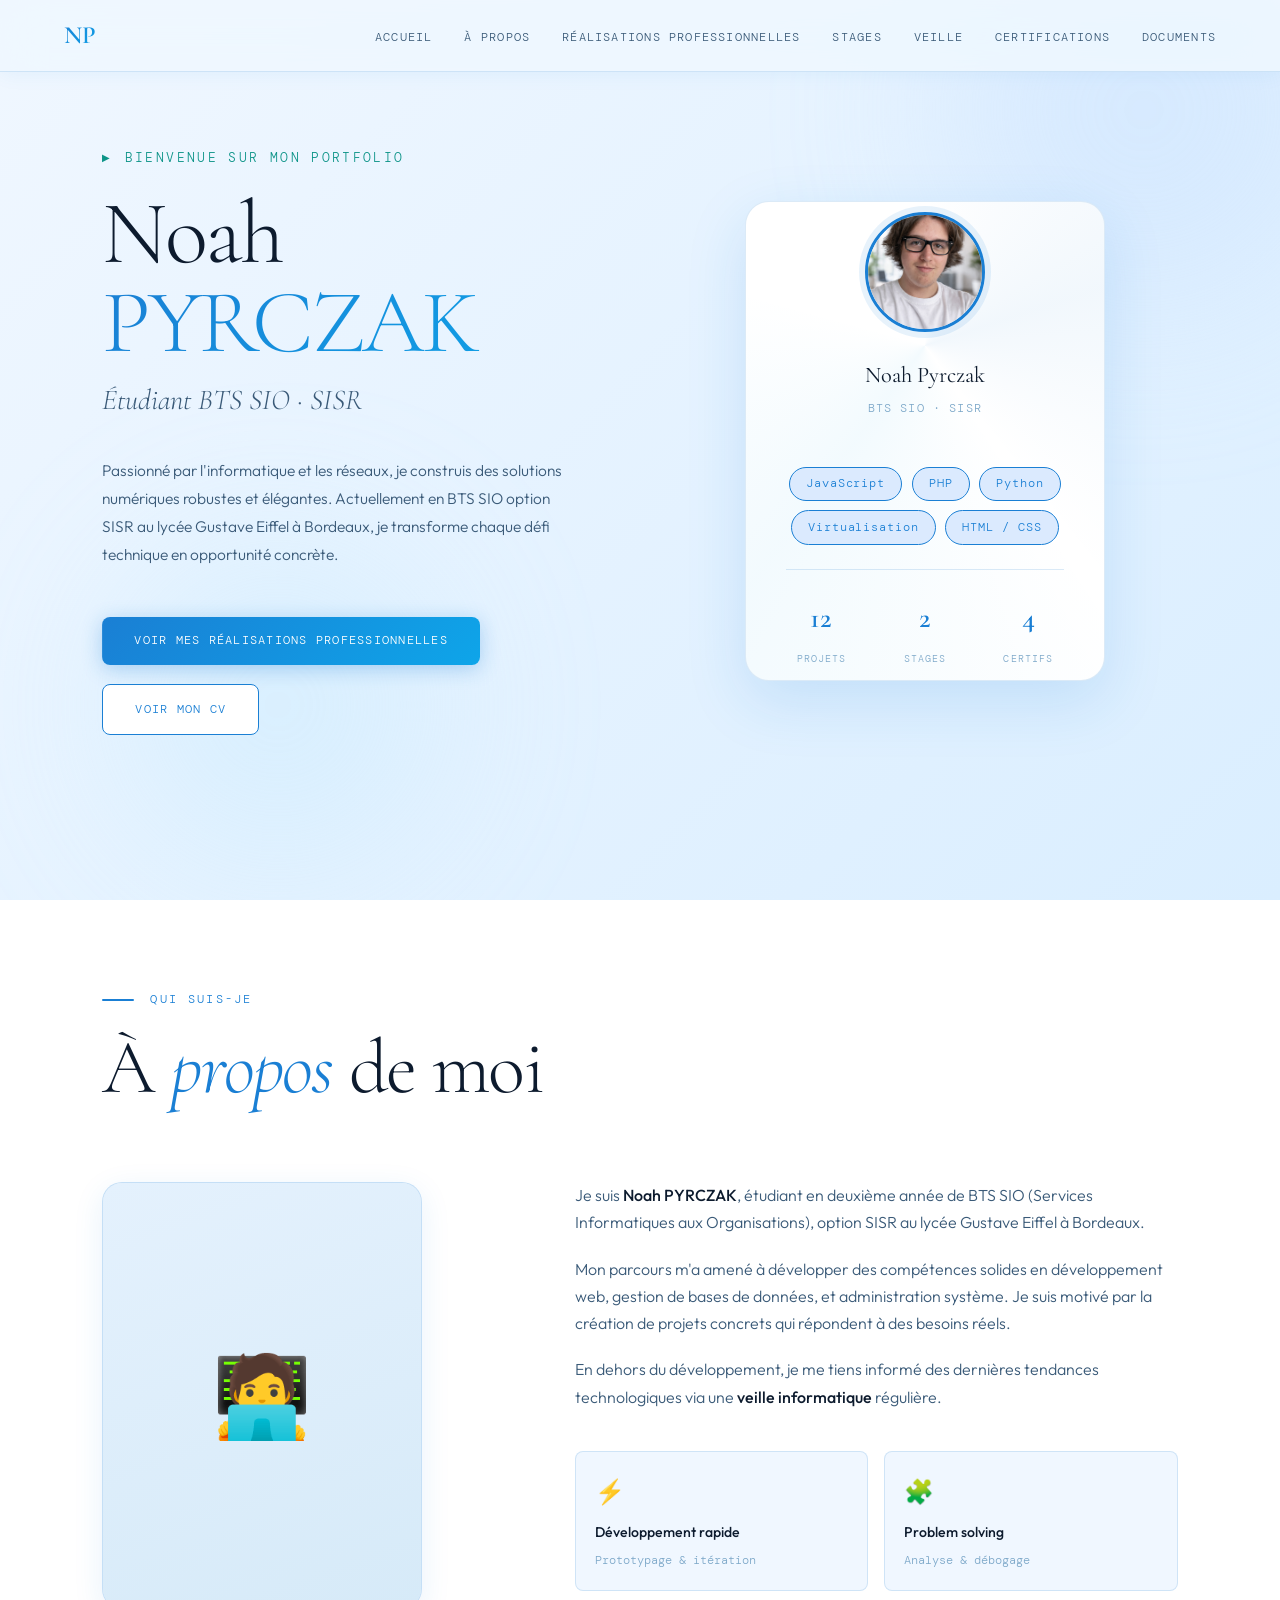
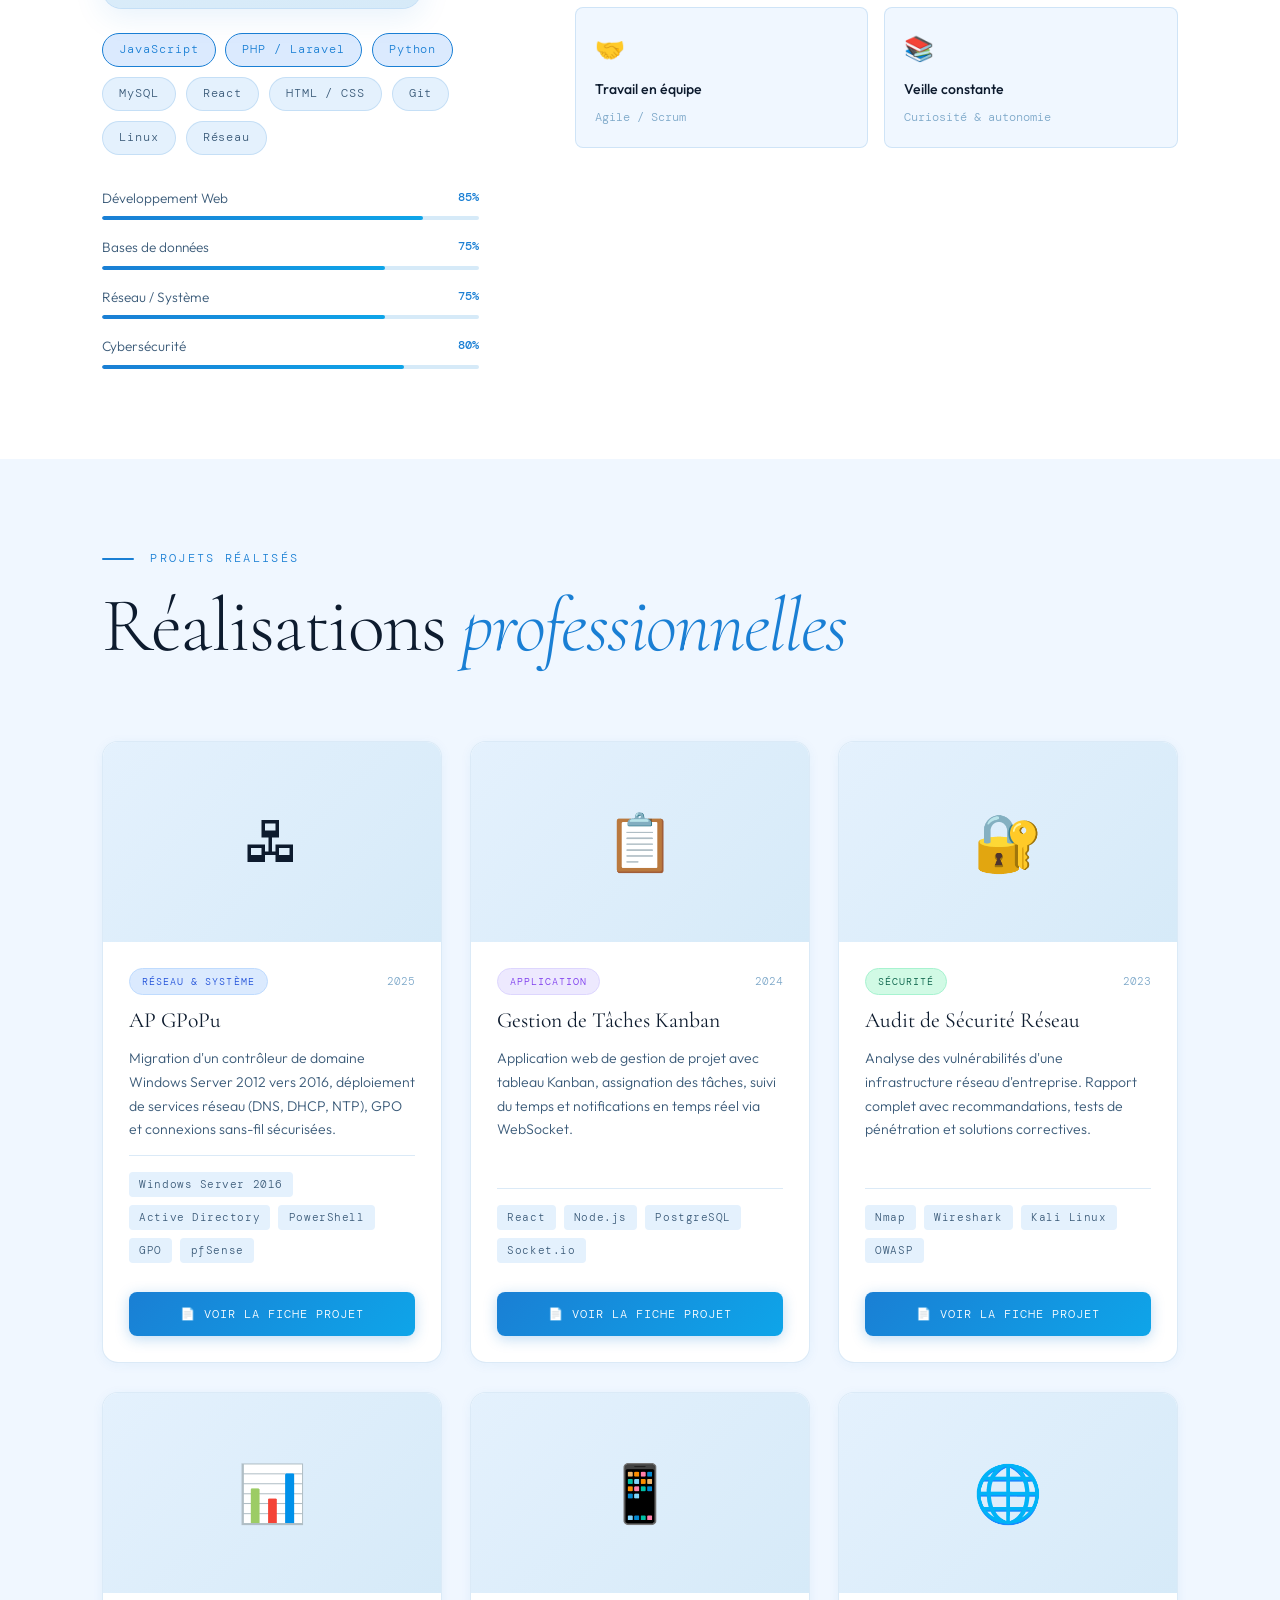
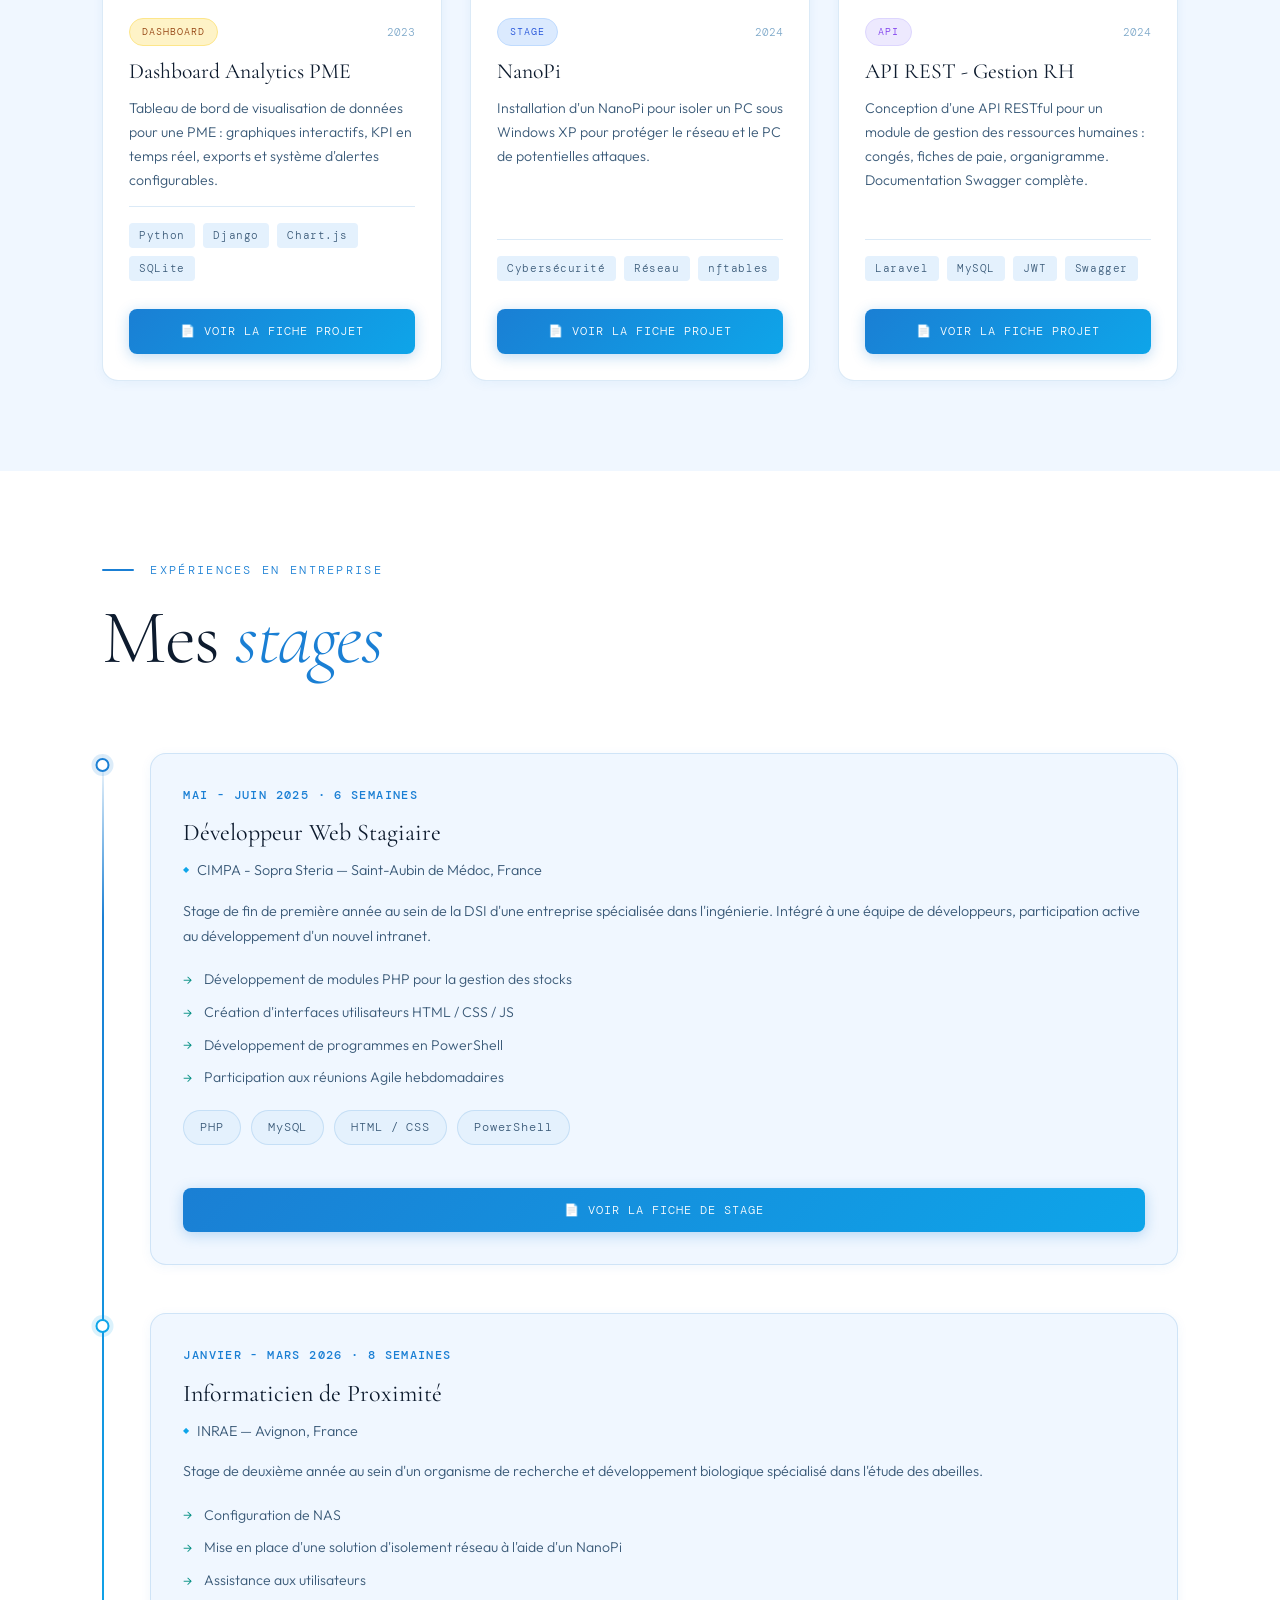
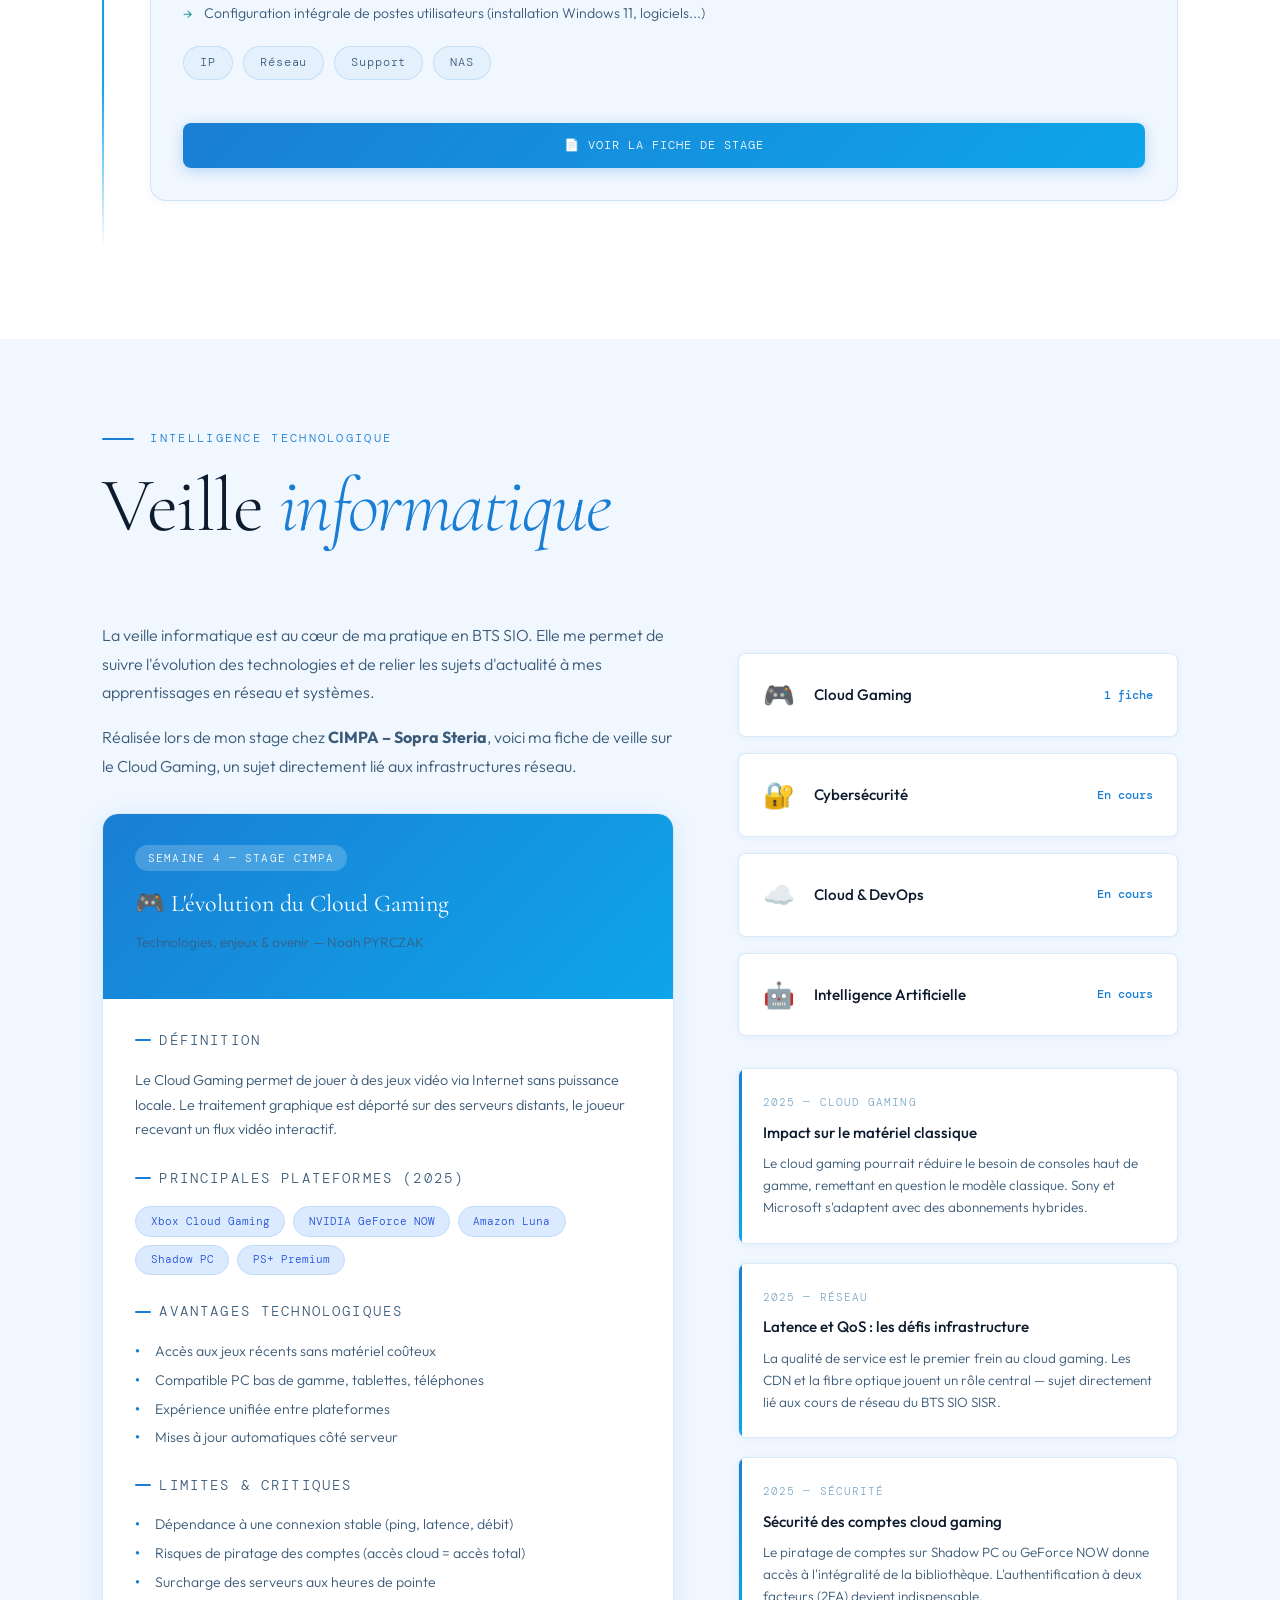
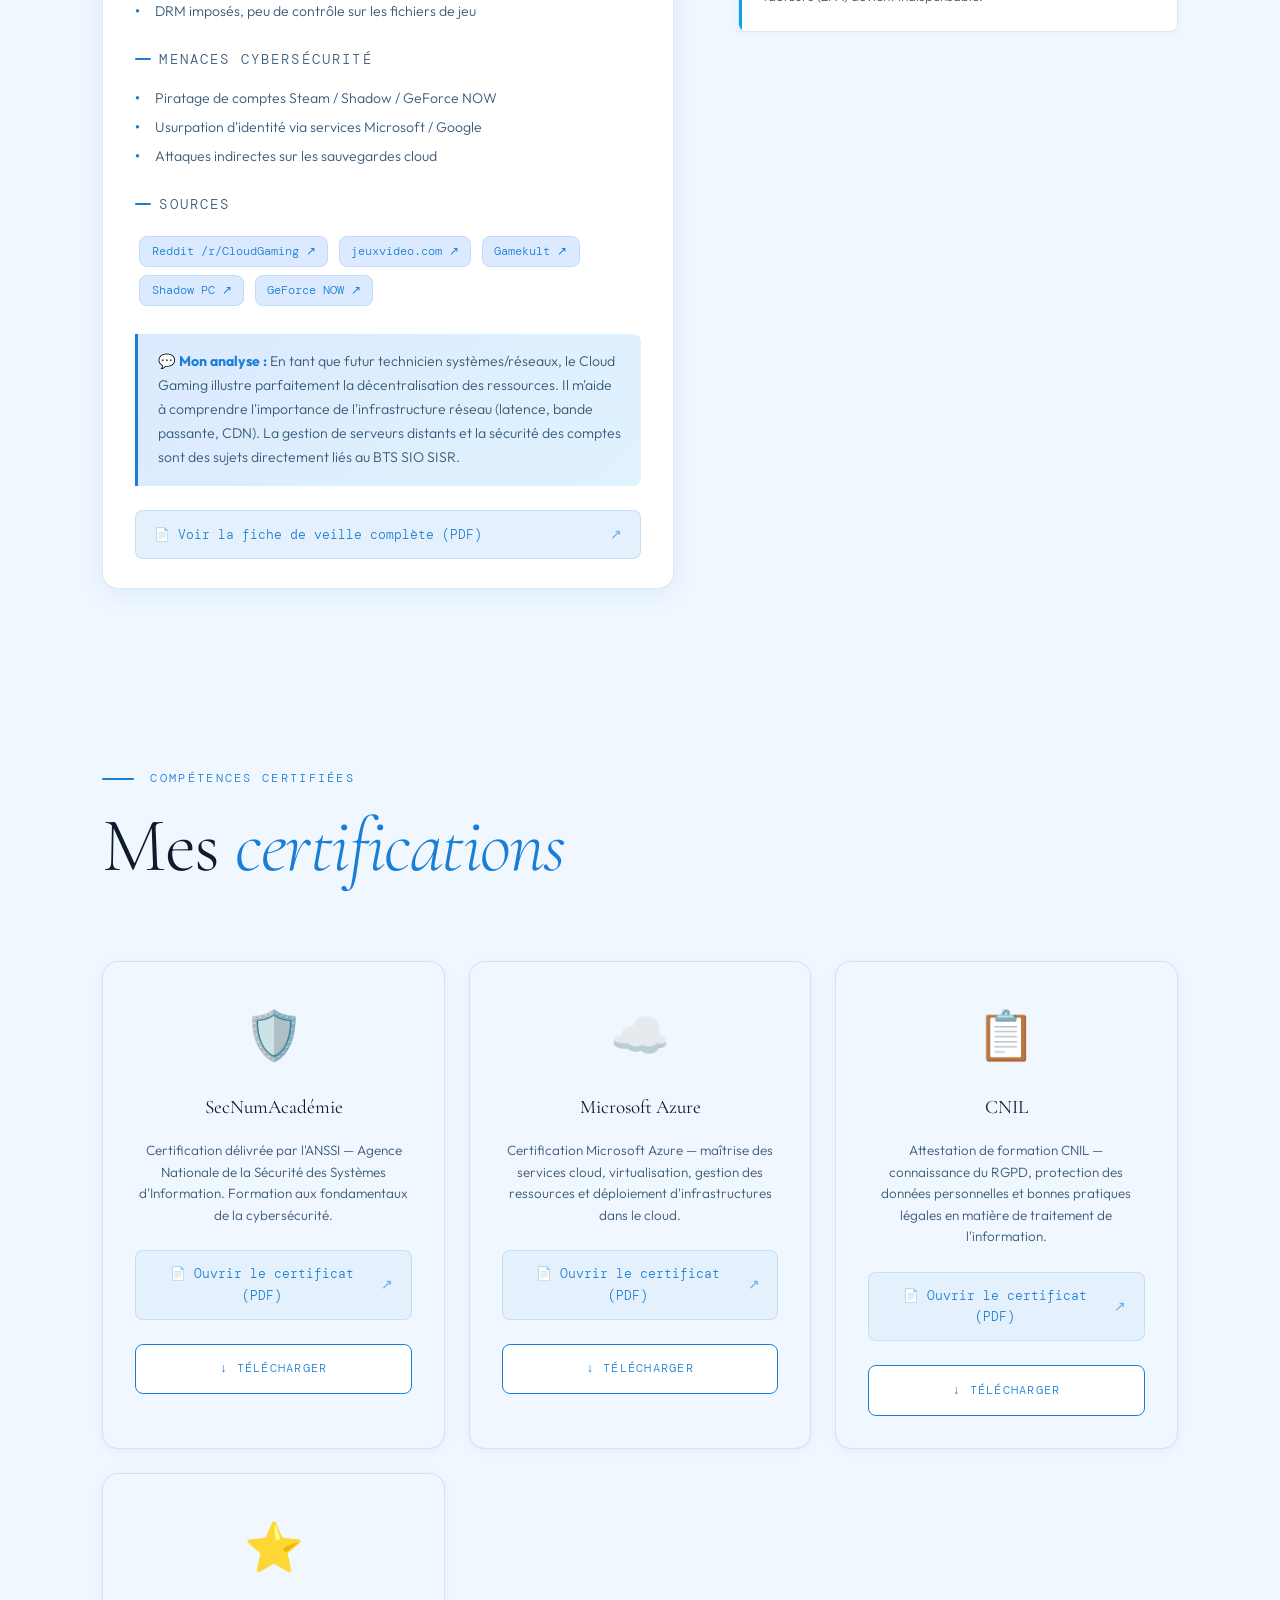
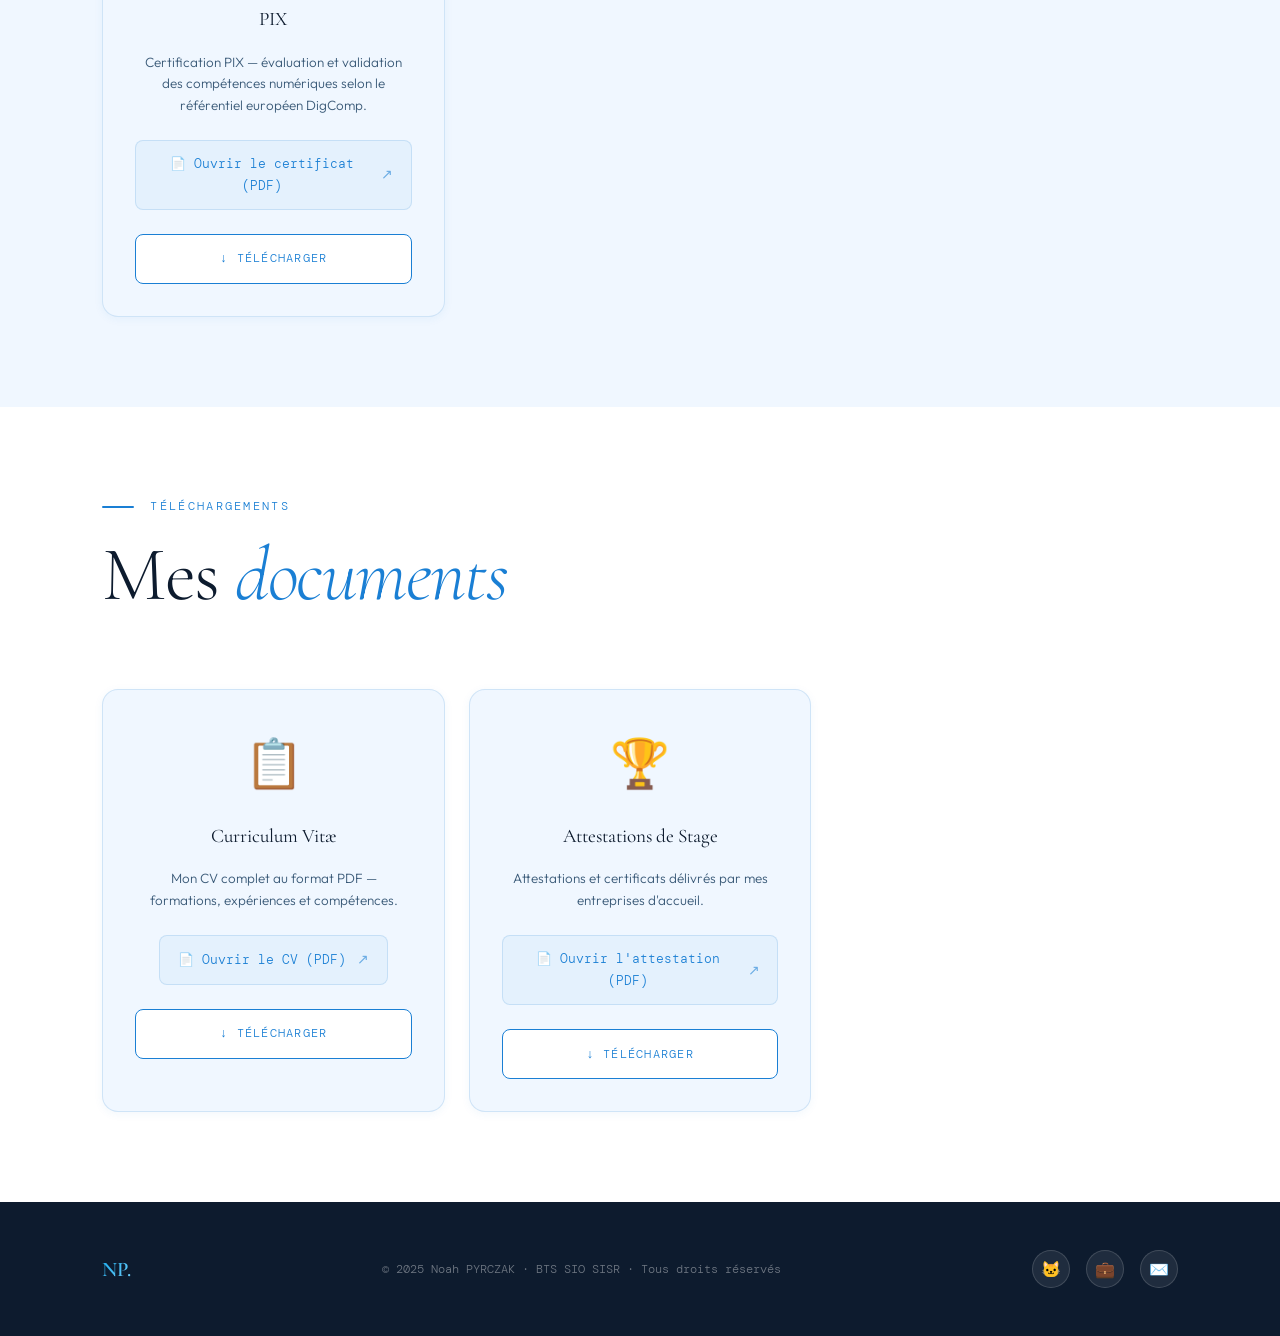
==== commit ed7abd2c: "Update index.html" ====
--- a/index.html
+++ b/index.html
@@ -170,7 +170,7 @@
     </div>
   </section>
 
-  <!-- RÉALISATIONS  
+  <!-- RÉALISATIONS  -->
   <section id="realisations">
     <div class="reveal">
       <p class="section-label">Projets réalisés</p>
@@ -180,15 +180,15 @@
 
       
       <div class="realisation-card">
-        <div class="realisation-card-header"><div class="card-glow"></div><span>&#x1F6D2;</span></div>
-        <div class="realisation-card-body">
-          <div class="card-meta"><span class="card-badge badge-blue">Web</span><span class="card-date">2024</span></div>
-          <h3 class="card-title">Site E-commerce</h3>
-          <p class="card-desc">Développement complet d'une boutique en ligne avec gestion des produits, panier, commandes et espace administrateur. Interface responsive et sécurisée.</p>
-          <div class="card-tech"><span class="tech-pill">PHP</span><span class="tech-pill">MySQL</span><span class="tech-pill">JavaScript</span><span class="tech-pill">CSS</span></div>
-          <a href="projet.html?id=ecommerce" class="btn-fiche">&#x1F4C4; Voir la fiche projet</a>
-        </div>
-      </div>
+    <div class="realisation-card-header"><div class="card-glow"></div><span>🖧</span></div>
+    <div class="realisation-card-body">
+      <div class="card-meta"><span class="card-badge badge-blue">Réseau & Système</span><span class="card-date">2025</span></div>
+      <h3 class="card-title">AP GPoPu</h3>
+      <p class="card-desc">Migration d'un contrôleur de domaine Windows Server 2012 vers 2016, déploiement de services réseau (DNS, DHCP, NTP), GPO et connexions sans-fil sécurisées.</p>
+      <div class="card-tech"><span class="tech-pill">Windows Server 2016</span><span class="tech-pill">Active Directory</span><span class="tech-pill">PowerShell</span><span class="tech-pill">GPO</span><span class="tech-pill">pfSense</span></div>
+      <a href="projet.html?id=GPopu" class="btn-fiche">&#x1F4C4; Voir la fiche projet</a>
+    </div>
+  </div>
 
       
       <div class="realisation-card">
@@ -230,11 +230,11 @@
       <div class="realisation-card">
         <div class="realisation-card-header"><div class="card-glow"></div><span>&#x1F4F1;</span></div>
         <div class="realisation-card-body">
-          <div class="card-meta"><span class="card-badge badge-blue">Mobile</span><span class="card-date">2024</span></div>
-          <h3 class="card-title">Application Mobile BDE</h3>
-          <p class="card-desc">Application mobile pour le Bureau Des Étudiants : gestion des événements, billetterie en ligne, fil d'actualités et notifications push.</p>
-          <div class="card-tech"><span class="tech-pill">React Native</span><span class="tech-pill">Firebase</span><span class="tech-pill">Expo</span></div>
-          <a href="projet.html?id=bde" class="btn-fiche">&#x1F4C4; Voir la fiche projet</a>
+          <div class="card-meta"><span class="card-badge badge-blue">Stage</span><span class="card-date">2024</span></div>
+          <h3 class="card-title">NanoPi</h3>
+          <p class="card-desc">Installation d'un NanoPi pour isoler un PC sous Windows XP pour protéger le réseau et le PC de potentielles attaques.</p>
+          <div class="card-tech"><span class="tech-pill">Cybersécurité</span><span class="tech-pill">Réseau</span><span class="tech-pill">nftables</span></div>
+          <a href="projet.html?id=NanoPi" class="btn-fiche">&#x1F4C4; Voir la fiche projet</a>
         </div>
       </div>
 
@@ -252,7 +252,7 @@
 
     </div>
   </section> 
- -->
+
 
   <!-- STAGES -->
   <section id="stages">
@@ -441,32 +441,32 @@
         <div class="doc-icon">&#x1F6E1;&#xFE0F;</div>
         <h3 class="doc-title">SecNumAcadémie</h3>
         <p class="doc-desc">Certification délivrée par l'ANSSI — Agence Nationale de la Sécurité des Systèmes d'Information. Formation aux fondamentaux de la cybersécurité.</p>
-        <a class="pdf-link" href="certifications/certif-secnumacademie.pdf" target="_blank" rel="noopener">&#x1F4C4; Ouvrir le certificat (PDF)</a>
-        <a href="certifications/certif-secnumacademie.pdf" download class="btn-ghost" style="width:100%;justify-content:center;margin-top:0.5rem;">&#x2193; Télécharger</a>
+        <a class="pdf-link" href="certifications/Certif ANSSI.pdf" target="_blank" rel="noopener">&#x1F4C4; Ouvrir le certificat (PDF)</a>
+        <a href="certifications/Certif ANSSI.pdf" download class="btn-ghost" style="width:100%;justify-content:center;margin-top:0.5rem;">&#x2193; Télécharger</a>
       </div>
 
       <div class="doc-card">
         <div class="doc-icon">&#x2601;&#xFE0F;</div>
         <h3 class="doc-title">Microsoft Azure</h3>
         <p class="doc-desc">Certification Microsoft Azure — maîtrise des services cloud, virtualisation, gestion des ressources et déploiement d'infrastructures dans le cloud.</p>
-        <a class="pdf-link" href="certifications/certif-azure.pdf" target="_blank" rel="noopener">&#x1F4C4; Ouvrir le certificat (PDF)</a>
-        <a href="certifications/certif-azure.pdf" download class="btn-ghost" style="width:100%;justify-content:center;margin-top:0.5rem;">&#x2193; Télécharger</a>
+        <a class="pdf-link" href="certifications/Certif AZURE.pdf" target="_blank" rel="noopener">&#x1F4C4; Ouvrir le certificat (PDF)</a>
+        <a href="certifications/Certif AZURE.pdf" download class="btn-ghost" style="width:100%;justify-content:center;margin-top:0.5rem;">&#x2193; Télécharger</a>
       </div>
 
       <div class="doc-card">
         <div class="doc-icon">&#x1F4CB;</div>
         <h3 class="doc-title">CNIL</h3>
         <p class="doc-desc">Attestation de formation CNIL — connaissance du RGPD, protection des données personnelles et bonnes pratiques légales en matière de traitement de l'information.</p>
-        <a class="pdf-link" href="certifications/certif-cnil.pdf" target="_blank" rel="noopener">&#x1F4C4; Ouvrir le certificat (PDF)</a>
-        <a href="certifications/certif-cnil.pdf" download class="btn-ghost" style="width:100%;justify-content:center;margin-top:0.5rem;">&#x2193; Télécharger</a>
+        <a class="pdf-link" href="certifications/Certif CNIL.pdf" target="_blank" rel="noopener">&#x1F4C4; Ouvrir le certificat (PDF)</a>
+        <a href="certifications/Certif CNIL.pdf" download class="btn-ghost" style="width:100%;justify-content:center;margin-top:0.5rem;">&#x2193; Télécharger</a>
       </div>
 
       <div class="doc-card">
         <div class="doc-icon">&#x2B50;</div>
         <h3 class="doc-title">PIX</h3>
         <p class="doc-desc">Certification PIX — évaluation et validation des compétences numériques selon le référentiel européen DigComp.</p>
-        <a class="pdf-link" href="certifications/certif-pix.pdf" target="_blank" rel="noopener">&#x1F4C4; Ouvrir le certificat (PDF)</a>
-        <a href="certifications/certif-pix.pdf" download class="btn-ghost" style="width:100%;justify-content:center;margin-top:0.5rem;">&#x2193; Télécharger</a>
+        <a class="pdf-link" href="certifications/Certif PIX.pdf" target="_blank" rel="noopener">&#x1F4C4; Ouvrir le certificat (PDF)</a>
+        <a href="certifications/Certif PIX.pdf" download class="btn-ghost" style="width:100%;justify-content:center;margin-top:0.5rem;">&#x2193; Télécharger</a>
       </div>
 
     </div>
@@ -506,7 +506,7 @@
     <div class="footer-socials">
       <a href="https://github.com" class="footer-social" target="_blank" rel="noopener" title="GitHub">&#x1F431;</a>
       <a href="https://linkedin.com" class="footer-social" target="_blank" rel="noopener" title="LinkedIn">&#x1F4BC;</a>
-      <a href="mailto:ton.email@exemple.com" class="footer-social" title="Email">&#x2709;&#xFE0F;</a>
+      <a href="mailto:n.pyrczak15@gmail.com" class="footer-social" title="Email">&#x2709;&#xFE0F;</a>
     </div>
   </footer>
 
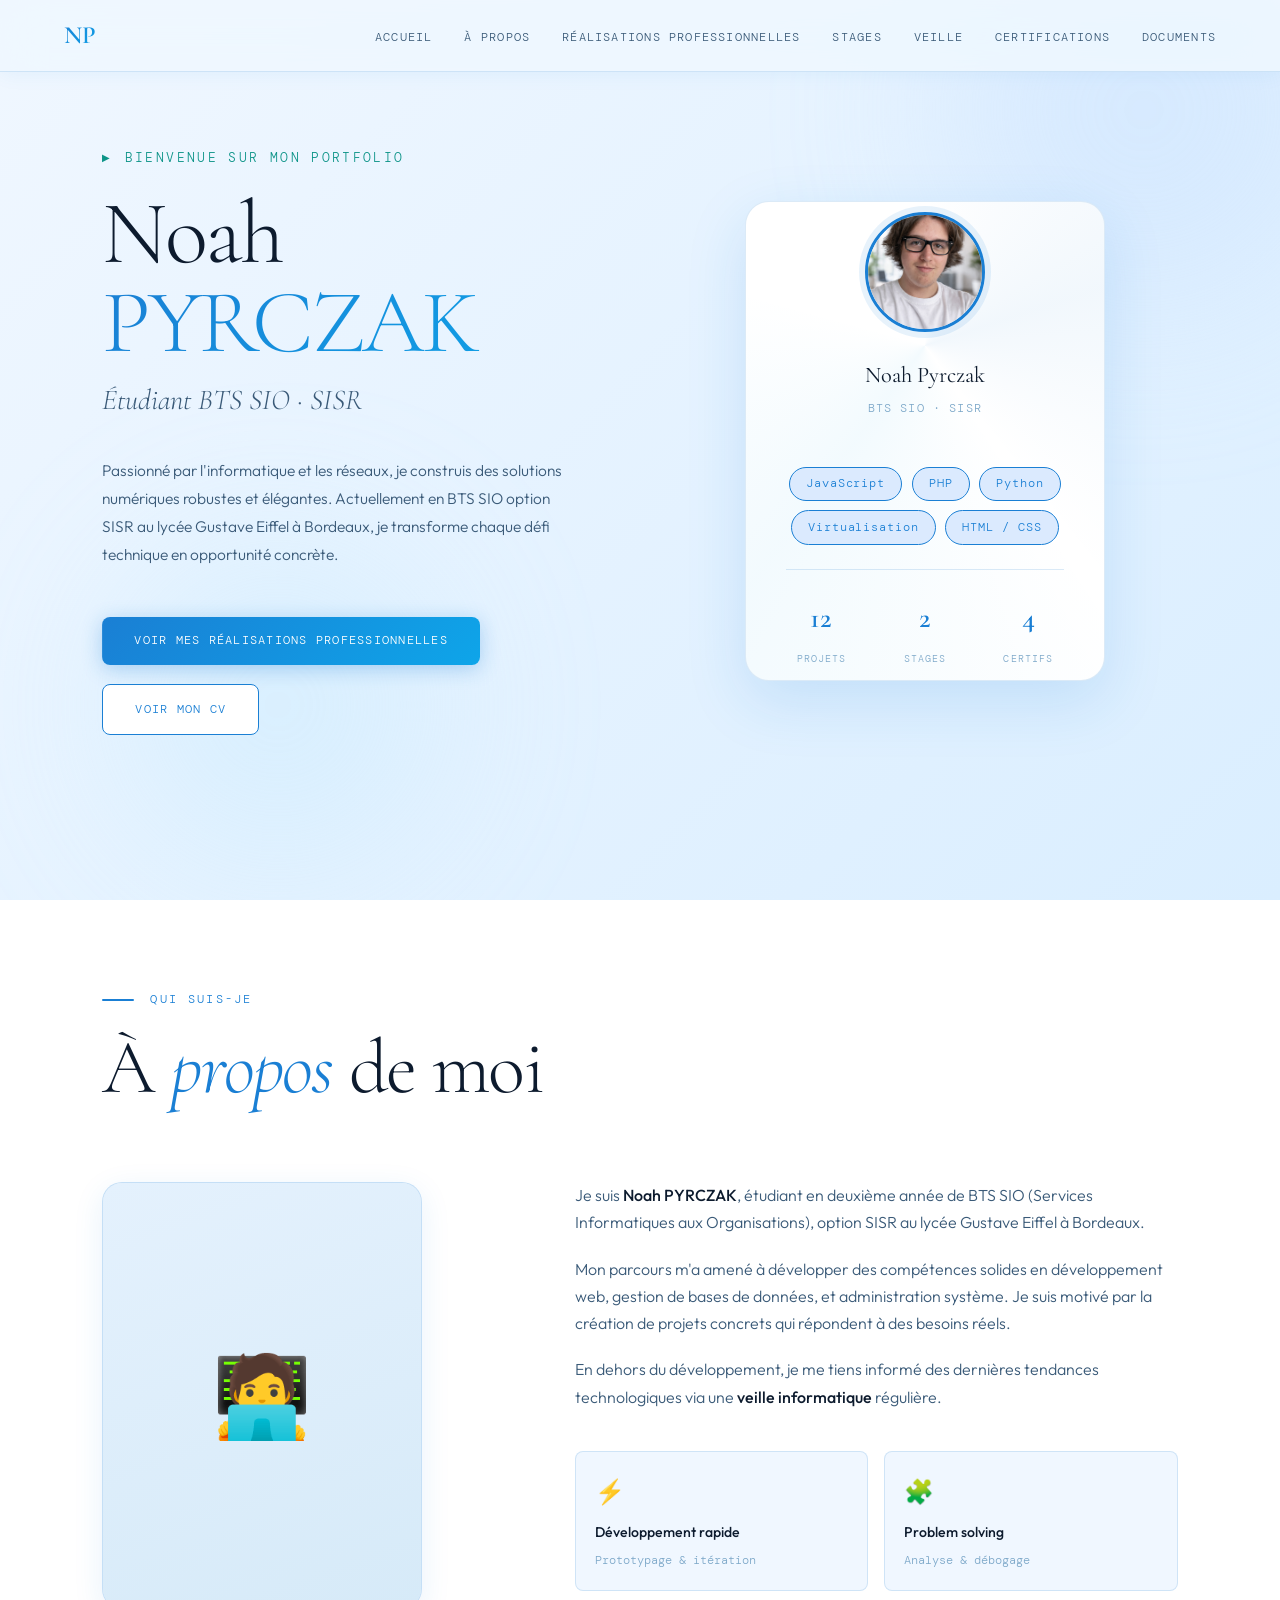
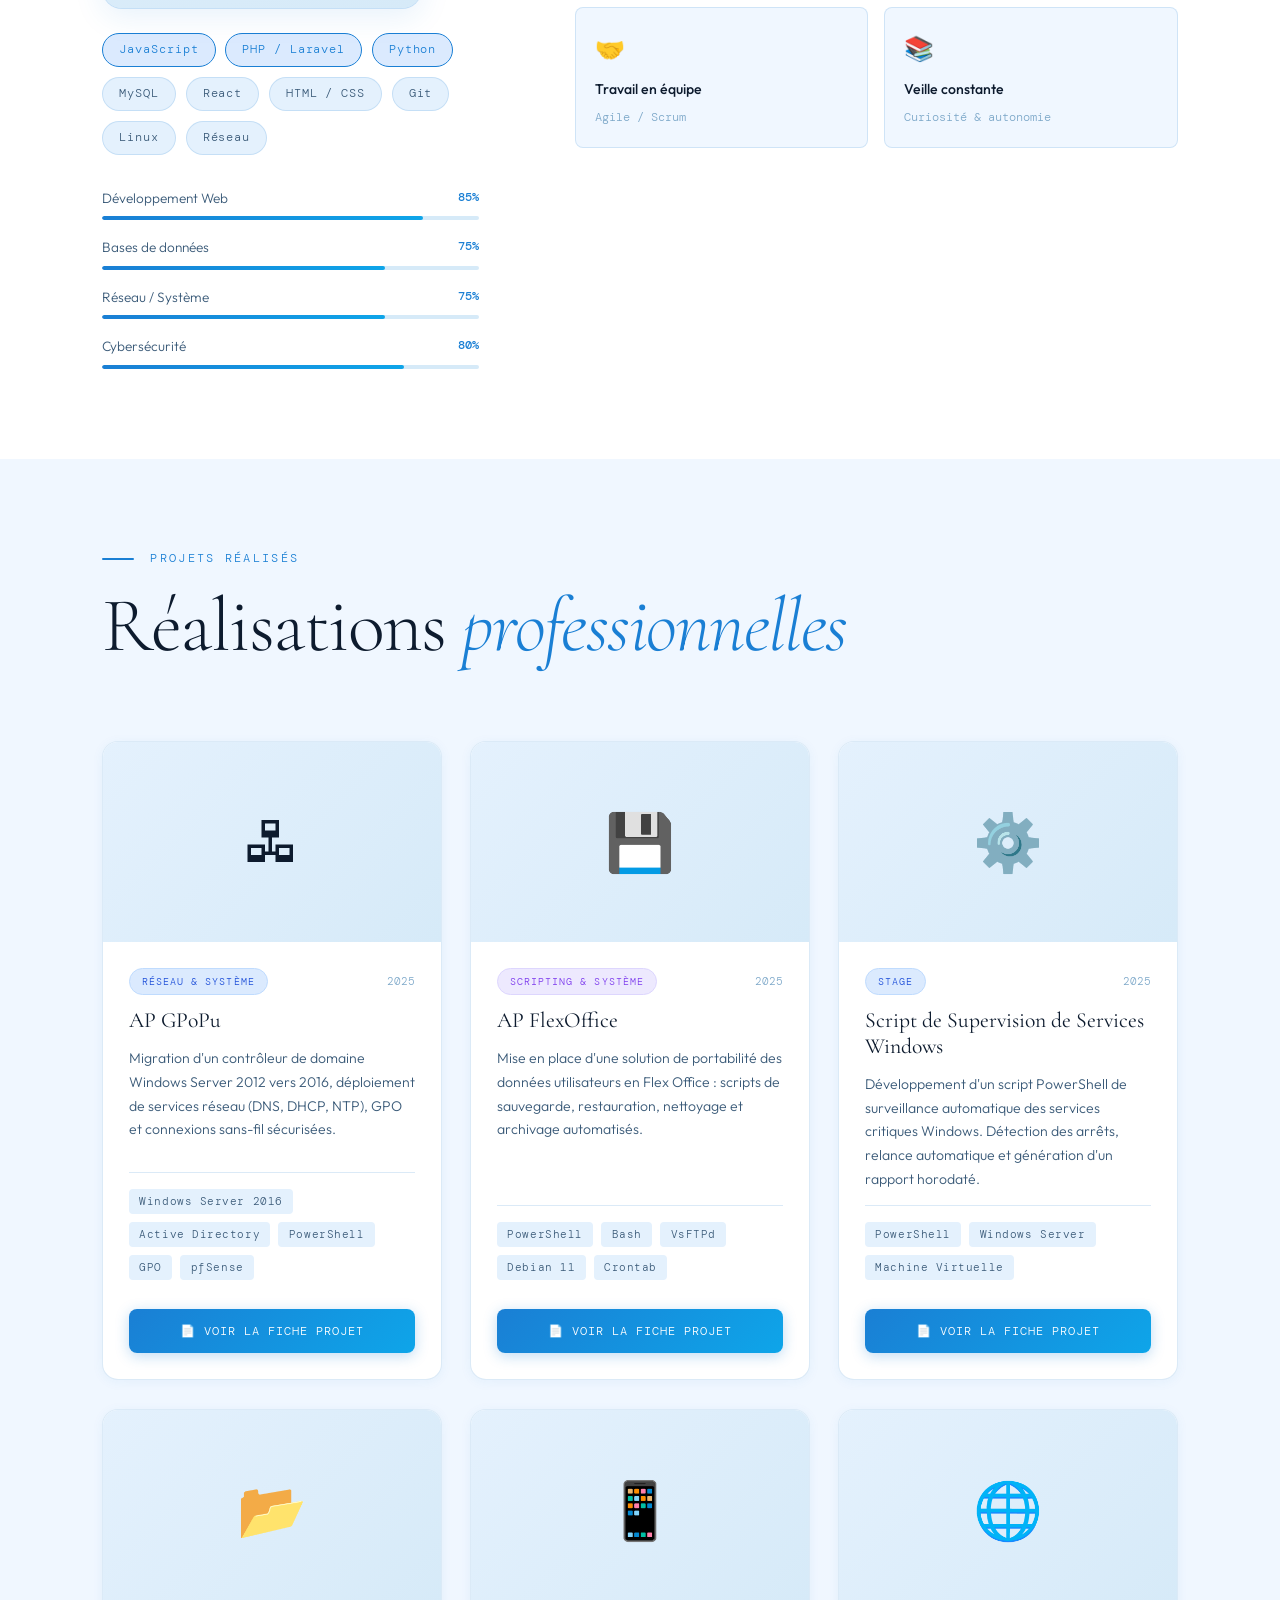
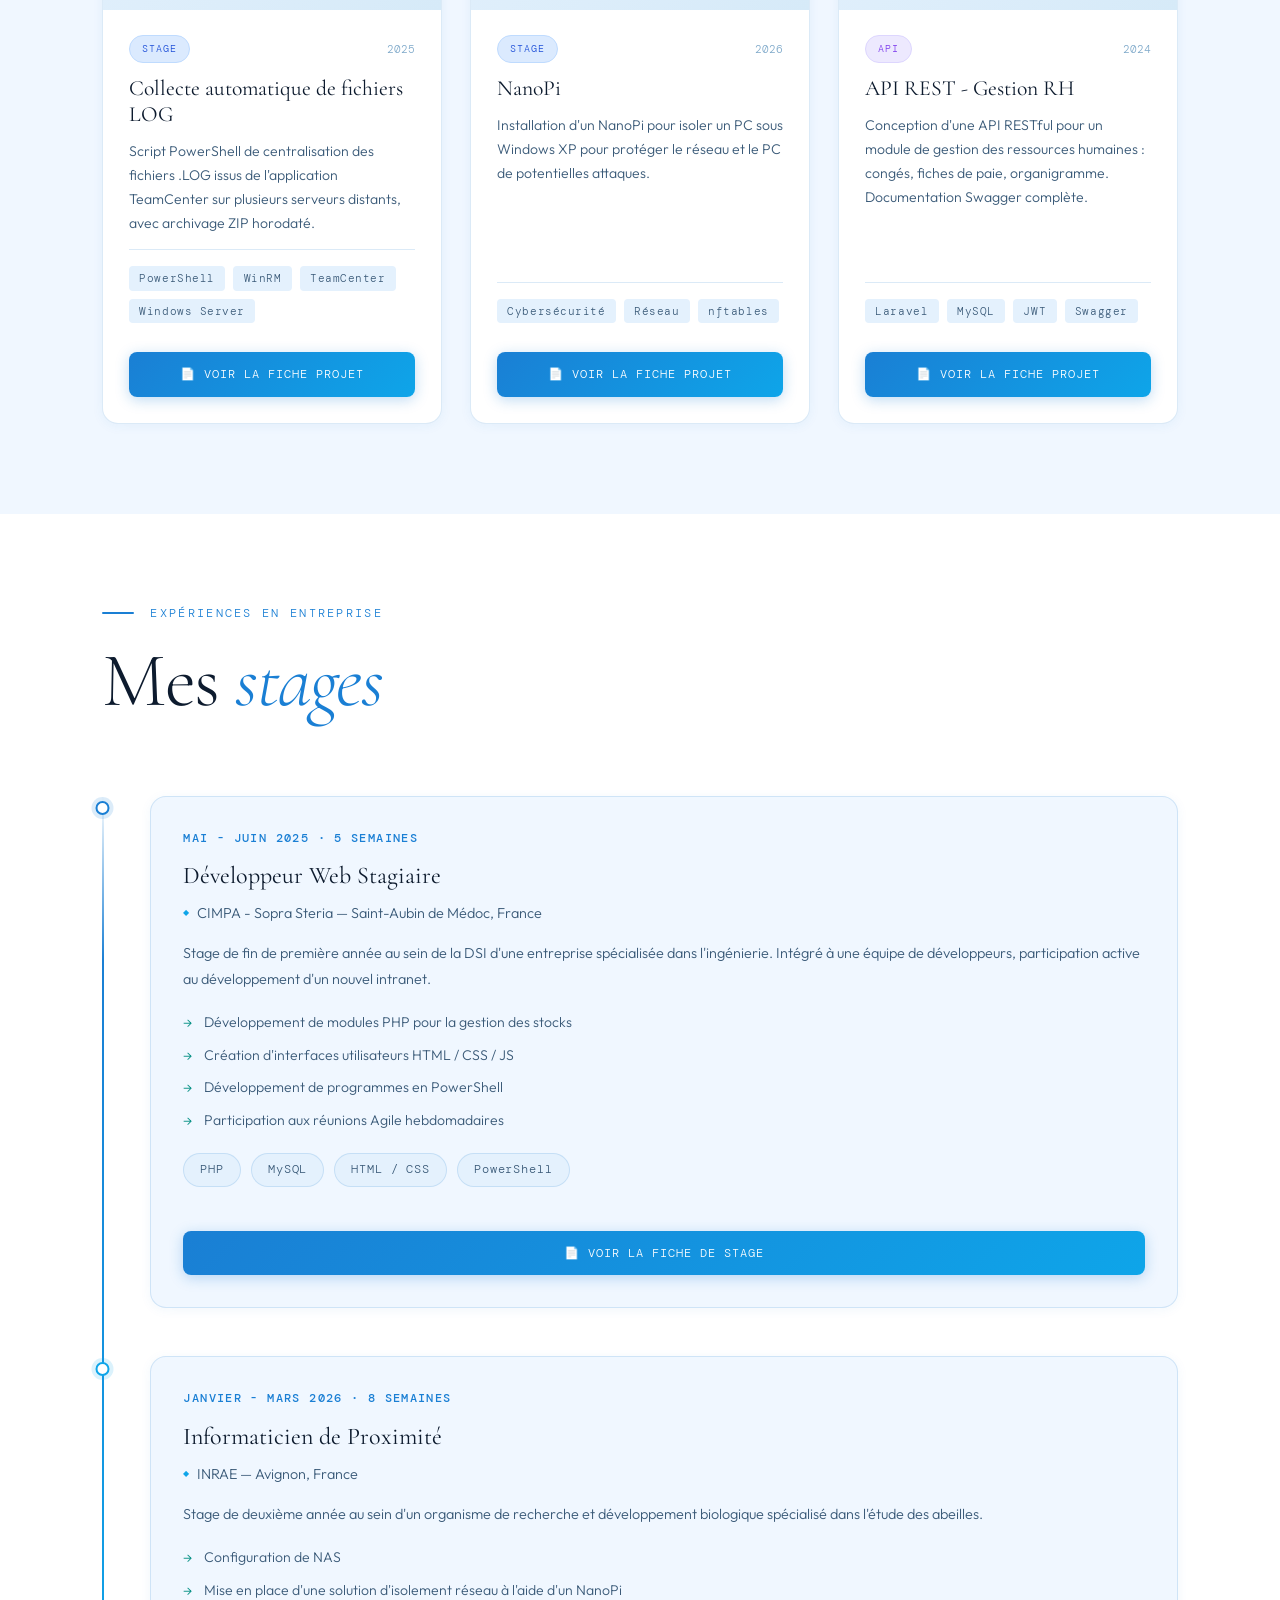
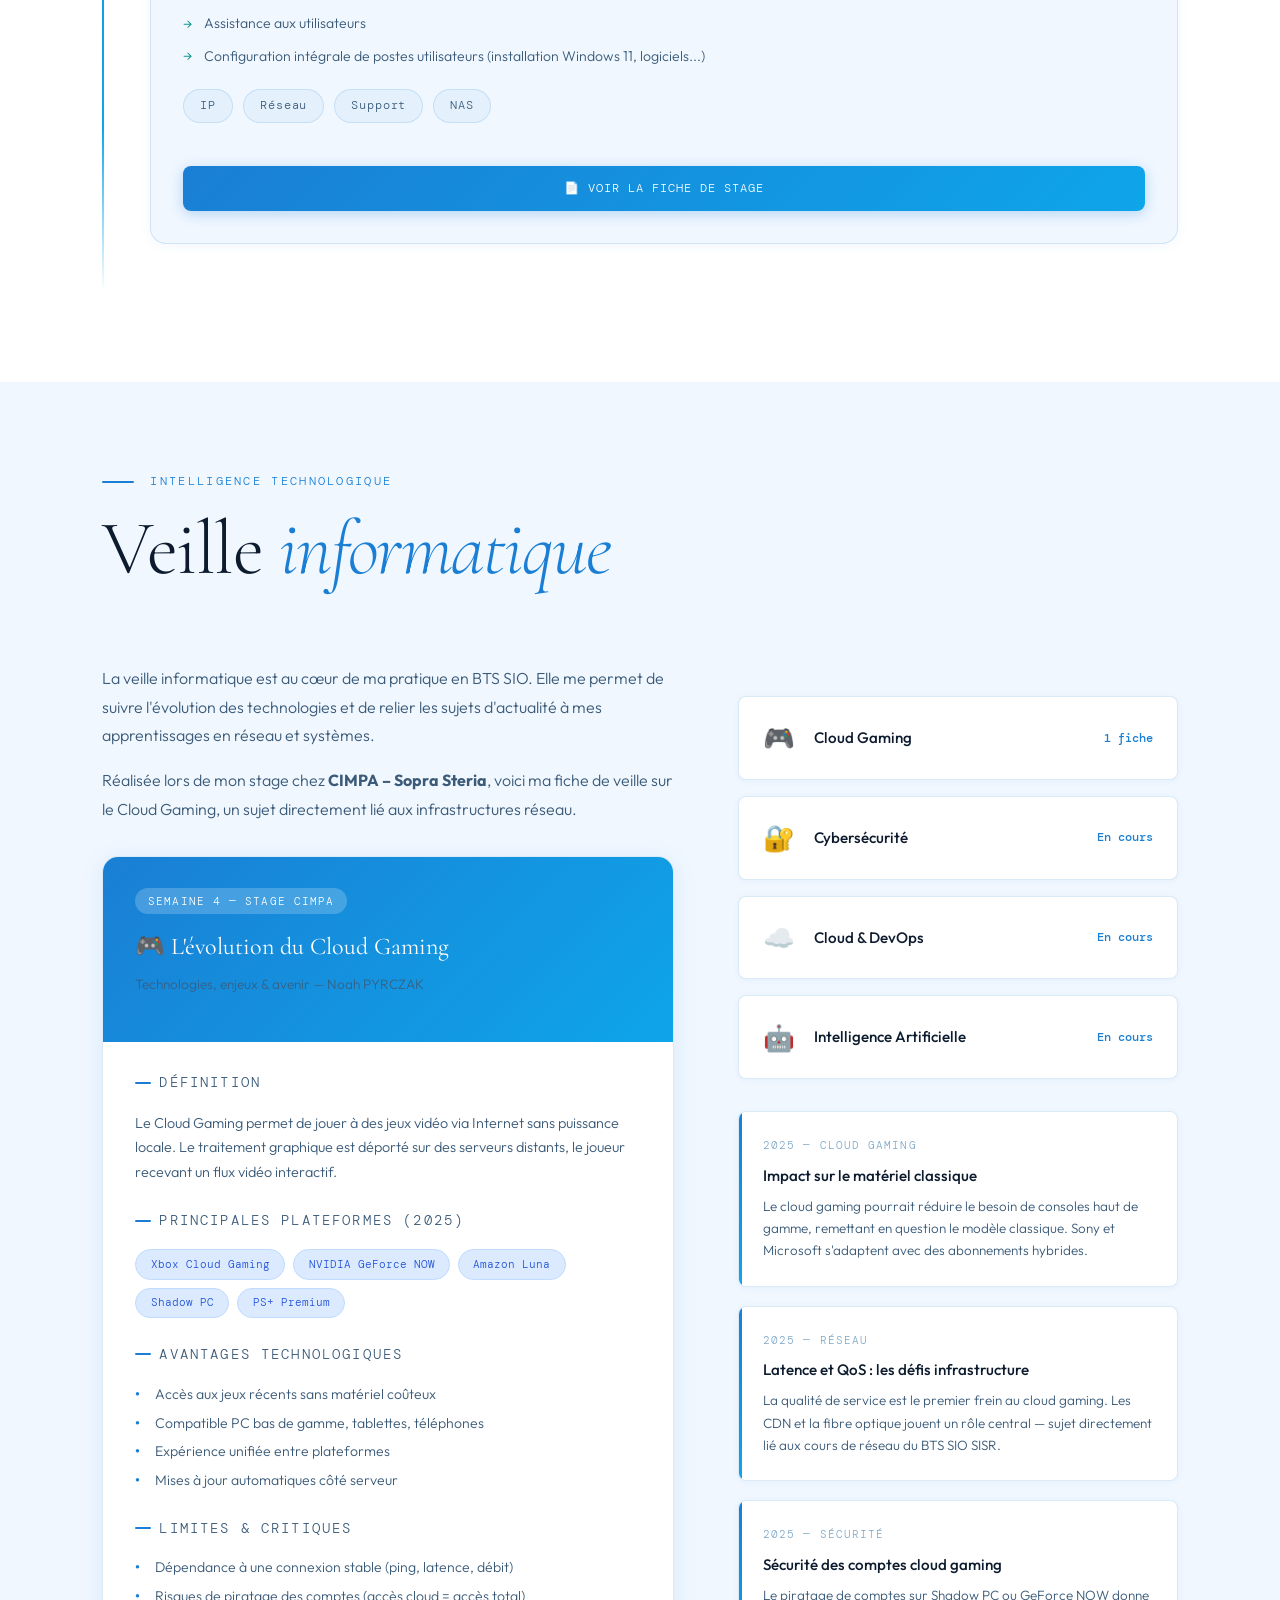
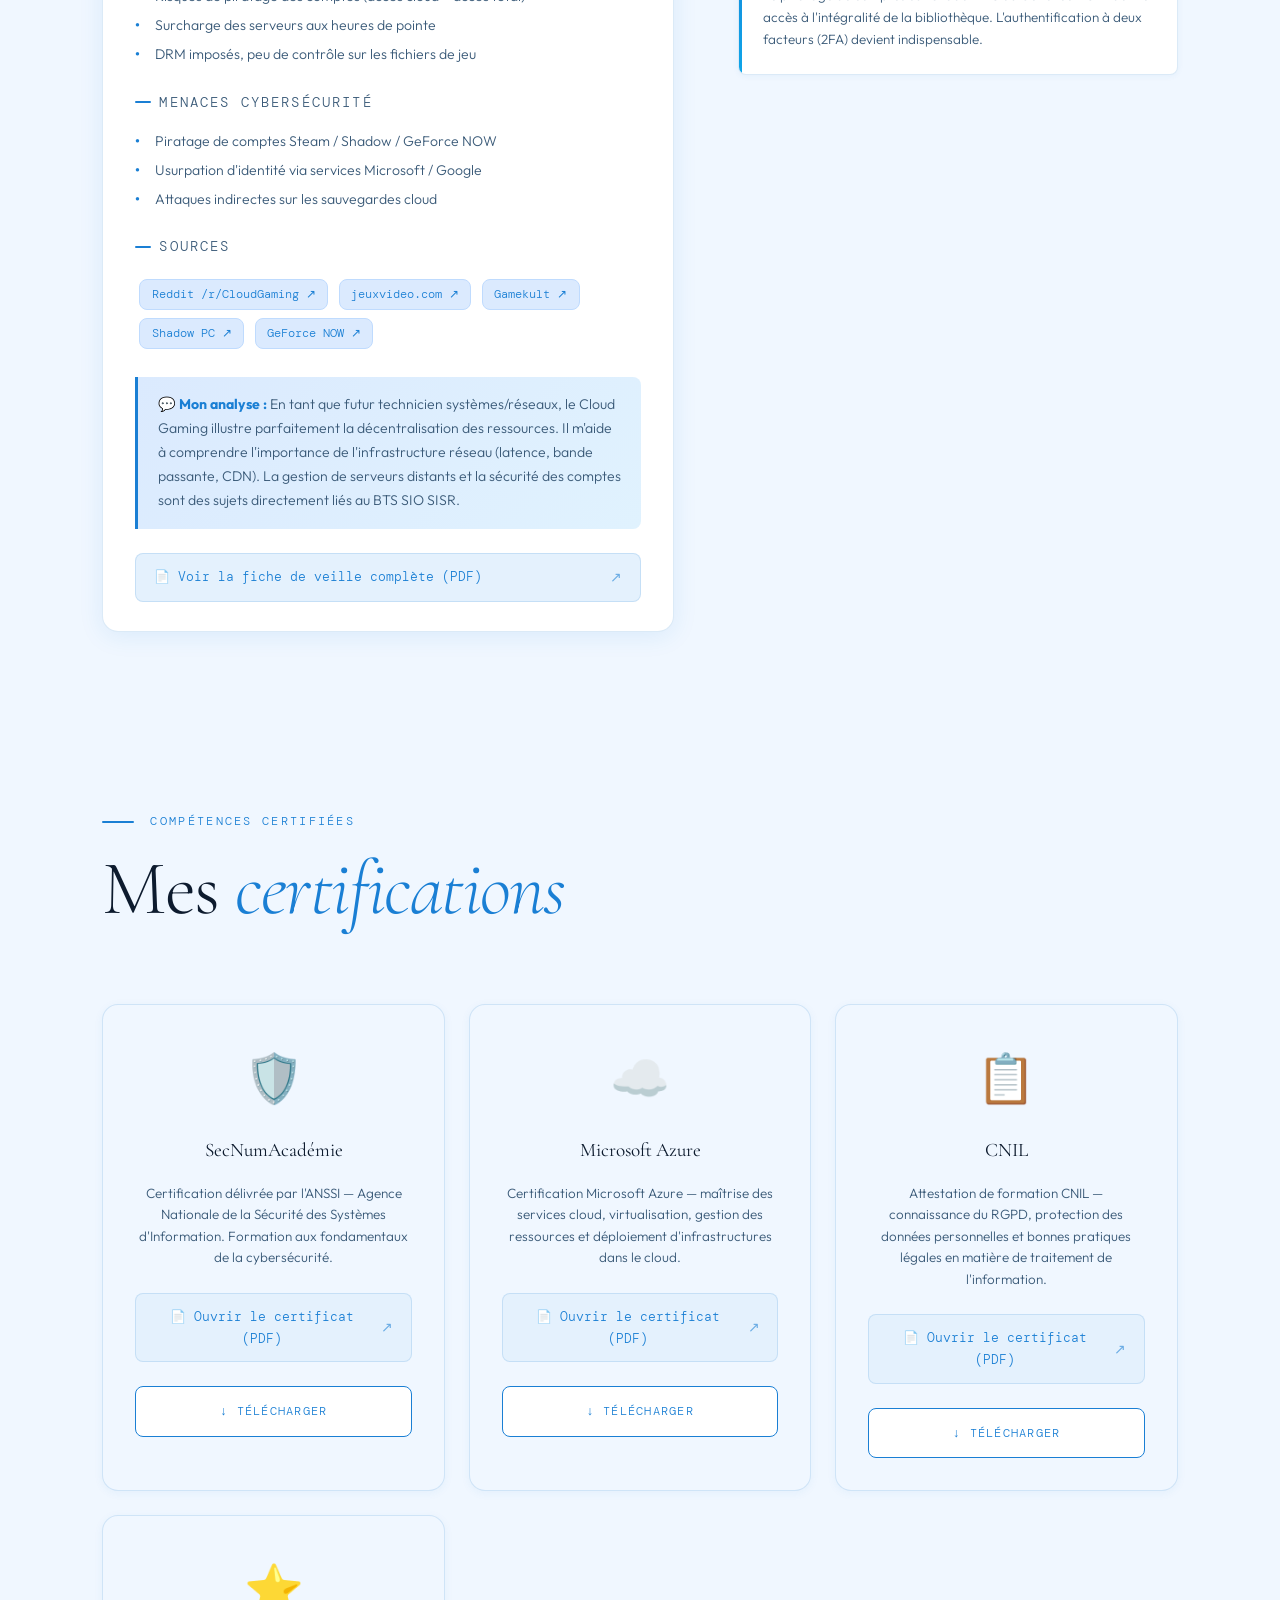
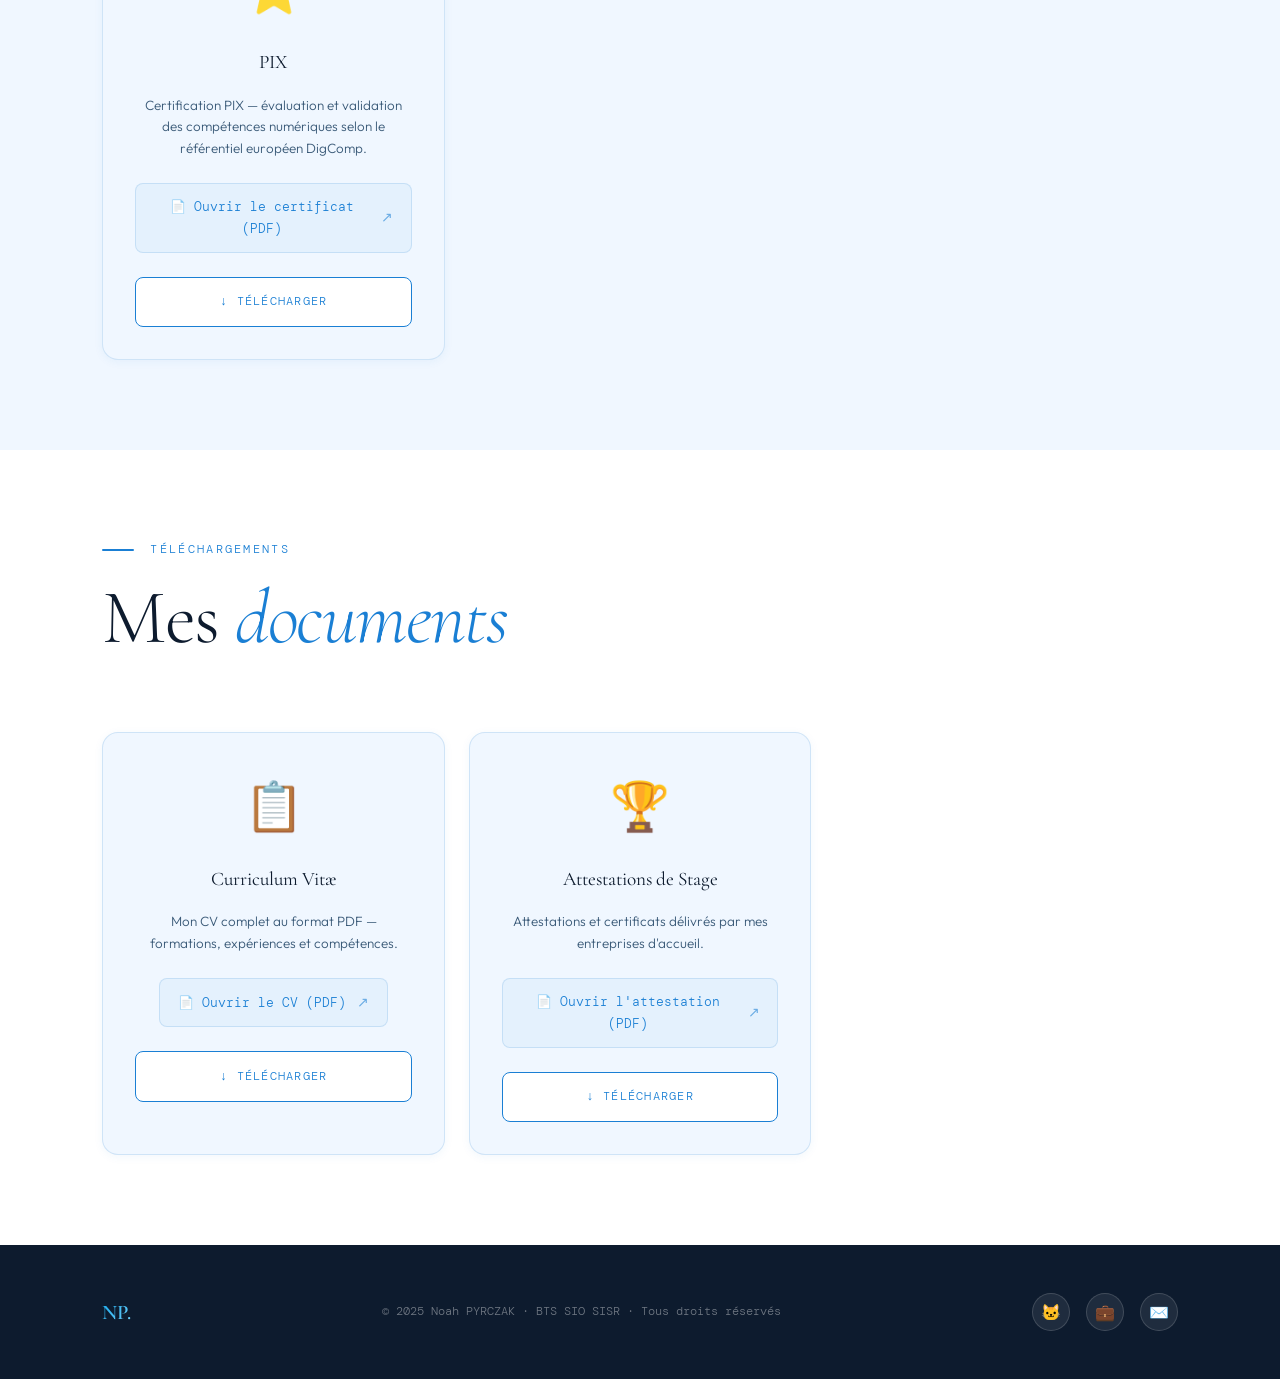
==== commit 8546f599: "Modification" ====
--- a/index.html
+++ b/index.html
@@ -192,45 +192,45 @@
 
       
       <div class="realisation-card">
-        <div class="realisation-card-header"><div class="card-glow"></div><span>&#x1F4CB;</span></div>
-        <div class="realisation-card-body">
-          <div class="card-meta"><span class="card-badge badge-purple">Application</span><span class="card-date">2024</span></div>
-          <h3 class="card-title">Gestion de Tâches Kanban</h3>
-          <p class="card-desc">Application web de gestion de projet avec tableau Kanban, assignation des tâches, suivi du temps et notifications en temps réel via WebSocket.</p>
-          <div class="card-tech"><span class="tech-pill">React</span><span class="tech-pill">Node.js</span><span class="tech-pill">PostgreSQL</span><span class="tech-pill">Socket.io</span></div>
-          <a href="projet.html?id=kanban" class="btn-fiche">&#x1F4C4; Voir la fiche projet</a>
-        </div>
-      </div>
+    <div class="realisation-card-header"><div class="card-glow"></div><span>💾</span></div>
+    <div class="realisation-card-body">
+      <div class="card-meta"><span class="card-badge badge-purple">Scripting & Système</span><span class="card-date">2025</span></div>
+      <h3 class="card-title">AP FlexOffice</h3>
+      <p class="card-desc">Mise en place d'une solution de portabilité des données utilisateurs en Flex Office : scripts de sauvegarde, restauration, nettoyage et archivage automatisés.</p>
+      <div class="card-tech"><span class="tech-pill">PowerShell</span><span class="tech-pill">Bash</span><span class="tech-pill">VsFTPd</span><span class="tech-pill">Debian 11</span><span class="tech-pill">Crontab</span></div>
+      <a href="projet.html?id=FlexOffice" class="btn-fiche">&#x1F4C4; Voir la fiche projet</a>
+    </div>
+  </div>
 
       
       <div class="realisation-card">
-        <div class="realisation-card-header"><div class="card-glow"></div><span>&#x1F510;</span></div>
-        <div class="realisation-card-body">
-          <div class="card-meta"><span class="card-badge badge-green">Sécurité</span><span class="card-date">2023</span></div>
-          <h3 class="card-title">Audit de Sécurité Réseau</h3>
-          <p class="card-desc">Analyse des vulnérabilités d'une infrastructure réseau d'entreprise. Rapport complet avec recommandations, tests de pénétration et solutions correctives.</p>
-          <div class="card-tech"><span class="tech-pill">Nmap</span><span class="tech-pill">Wireshark</span><span class="tech-pill">Kali Linux</span><span class="tech-pill">OWASP</span></div>
-          <a href="projet.html?id=audit" class="btn-fiche">&#x1F4C4; Voir la fiche projet</a>
-        </div>
-      </div>
+  <div class="realisation-card-header"><div class="card-glow"></div><span>⚙️</span></div>
+  <div class="realisation-card-body">
+    <div class="card-meta"><span class="card-badge badge-blue">Stage</span><span class="card-date">2025</span></div>
+    <h3 class="card-title">Script de Supervision de Services Windows</h3>
+    <p class="card-desc">Développement d'un script PowerShell de surveillance automatique des services critiques Windows. Détection des arrêts, relance automatique et génération d'un rapport horodaté.</p>
+    <div class="card-tech"><span class="tech-pill">PowerShell</span><span class="tech-pill">Windows Server</span><span class="tech-pill">Machine Virtuelle</span></div>
+    <a href="projet.html?id=supervision-services" class="btn-fiche">📄 Voir la fiche projet</a>
+  </div>
+</div>
 
       
       <div class="realisation-card">
-        <div class="realisation-card-header"><div class="card-glow"></div><span>&#x1F4CA;</span></div>
-        <div class="realisation-card-body">
-          <div class="card-meta"><span class="card-badge badge-gold">Dashboard</span><span class="card-date">2023</span></div>
-          <h3 class="card-title">Dashboard Analytics PME</h3>
-          <p class="card-desc">Tableau de bord de visualisation de données pour une PME : graphiques interactifs, KPI en temps réel, exports et système d'alertes configurables.</p>
-          <div class="card-tech"><span class="tech-pill">Python</span><span class="tech-pill">Django</span><span class="tech-pill">Chart.js</span><span class="tech-pill">SQLite</span></div>
-          <a href="projet.html?id=dashboard" class="btn-fiche">&#x1F4C4; Voir la fiche projet</a>
-        </div>
-      </div>
+  <div class="realisation-card-header"><div class="card-glow"></div><span>📂</span></div>
+  <div class="realisation-card-body">
+    <div class="card-meta"><span class="card-badge badge-blue">Stage</span><span class="card-date">2025</span></div>
+    <h3 class="card-title">Collecte automatique de fichiers LOG</h3>
+    <p class="card-desc">Script PowerShell de centralisation des fichiers .LOG issus de l'application TeamCenter sur plusieurs serveurs distants, avec archivage ZIP horodaté.</p>
+    <div class="card-tech"><span class="tech-pill">PowerShell</span><span class="tech-pill">WinRM</span><span class="tech-pill">TeamCenter</span><span class="tech-pill">Windows Server</span></div>
+    <a href="projet.html?id=collecte-logs" class="btn-fiche">📄 Voir la fiche projet</a>
+  </div>
+</div>
 
       
       <div class="realisation-card">
         <div class="realisation-card-header"><div class="card-glow"></div><span>&#x1F4F1;</span></div>
         <div class="realisation-card-body">
-          <div class="card-meta"><span class="card-badge badge-blue">Stage</span><span class="card-date">2024</span></div>
+          <div class="card-meta"><span class="card-badge badge-blue">Stage</span><span class="card-date">2026</span></div>
           <h3 class="card-title">NanoPi</h3>
           <p class="card-desc">Installation d'un NanoPi pour isoler un PC sous Windows XP pour protéger le réseau et le PC de potentielles attaques.</p>
           <div class="card-tech"><span class="tech-pill">Cybersécurité</span><span class="tech-pill">Réseau</span><span class="tech-pill">nftables</span></div>
@@ -266,7 +266,7 @@
       <div class="timeline-item reveal">
         <div class="timeline-dot"></div>
         <div class="timeline-card">
-          <p class="timeline-period">Mai - Juin 2025 &middot; 6 semaines</p>
+          <p class="timeline-period">Mai - Juin 2025 &middot; 5 semaines</p>
           <h3 class="timeline-title">Développeur Web Stagiaire</h3>
           <p class="timeline-company">CIMPA - Sopra Steria &mdash; Saint-Aubin de Médoc, France</p>
           <p class="timeline-desc">Stage de fin de première année au sein de la DSI d'une entreprise spécialisée dans l'ingénierie. Intégré à une équipe de développeurs, participation active au développement d'un nouvel intranet.</p>
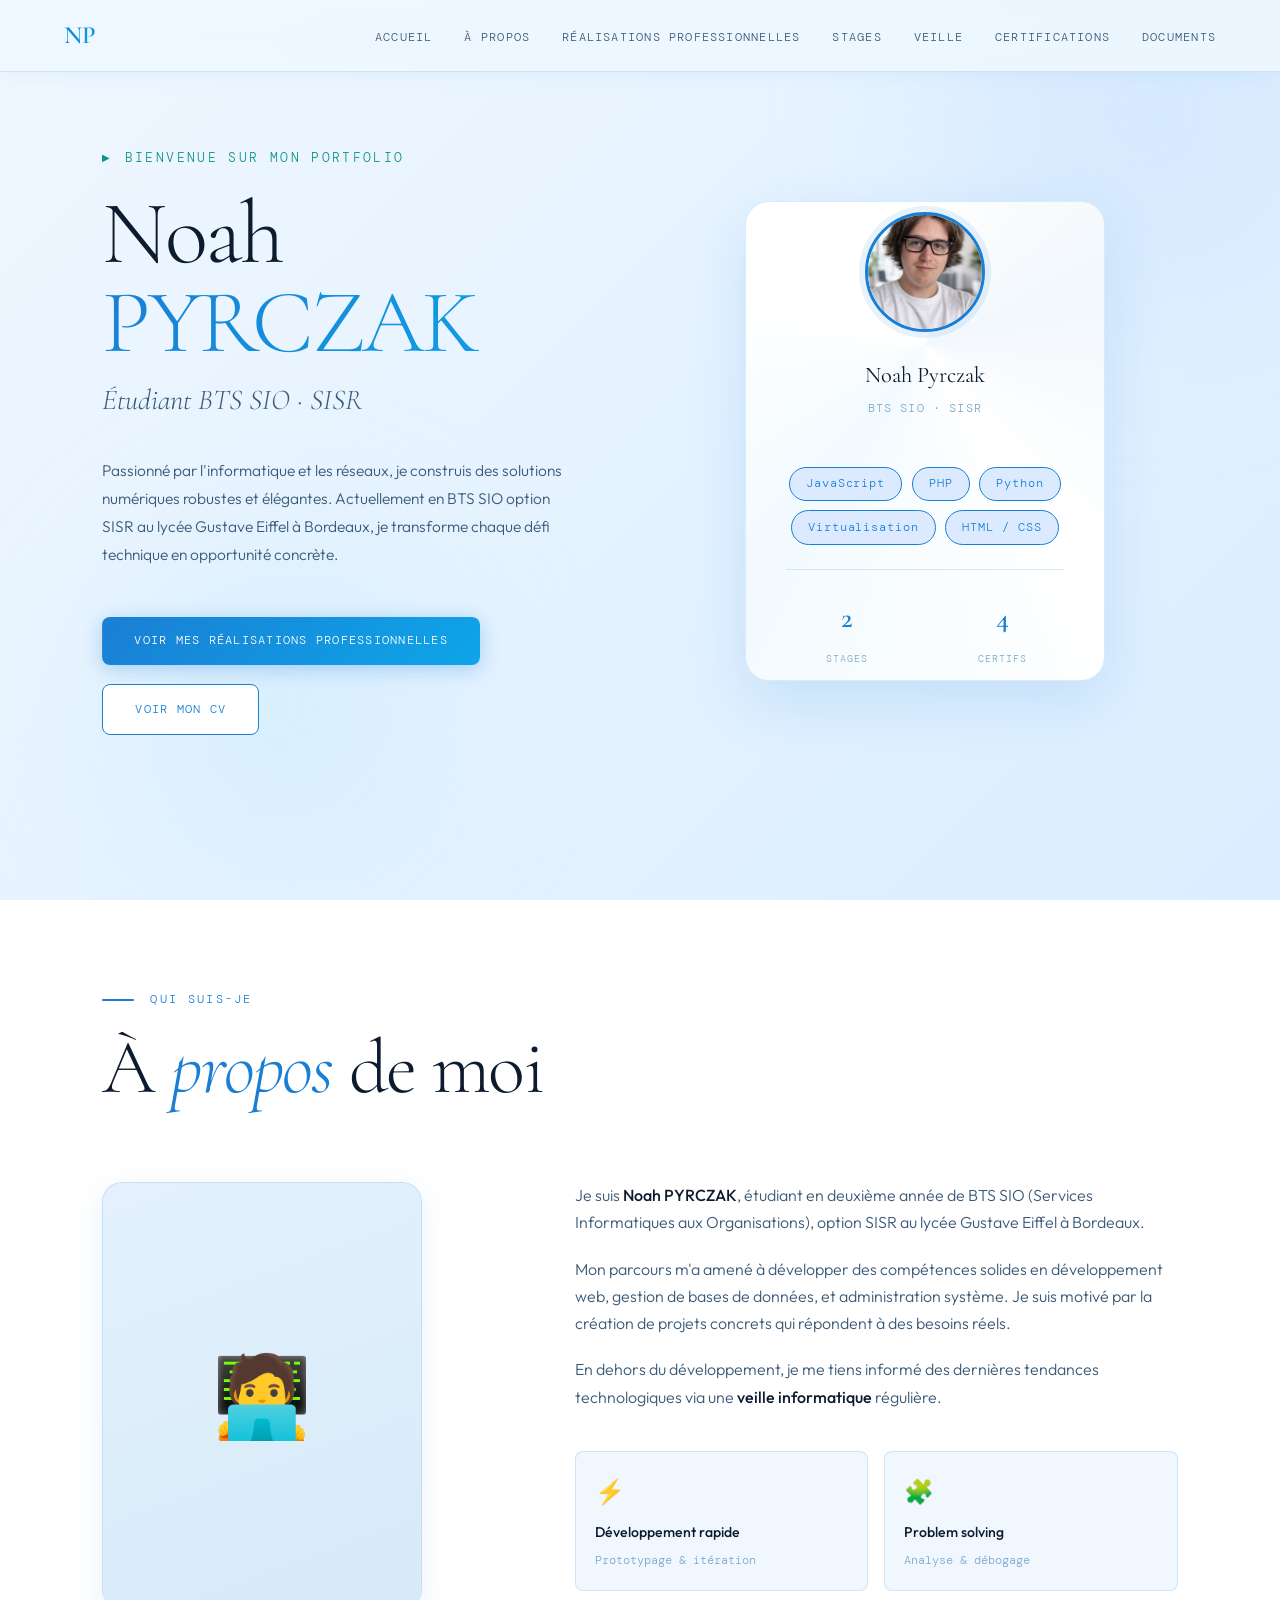
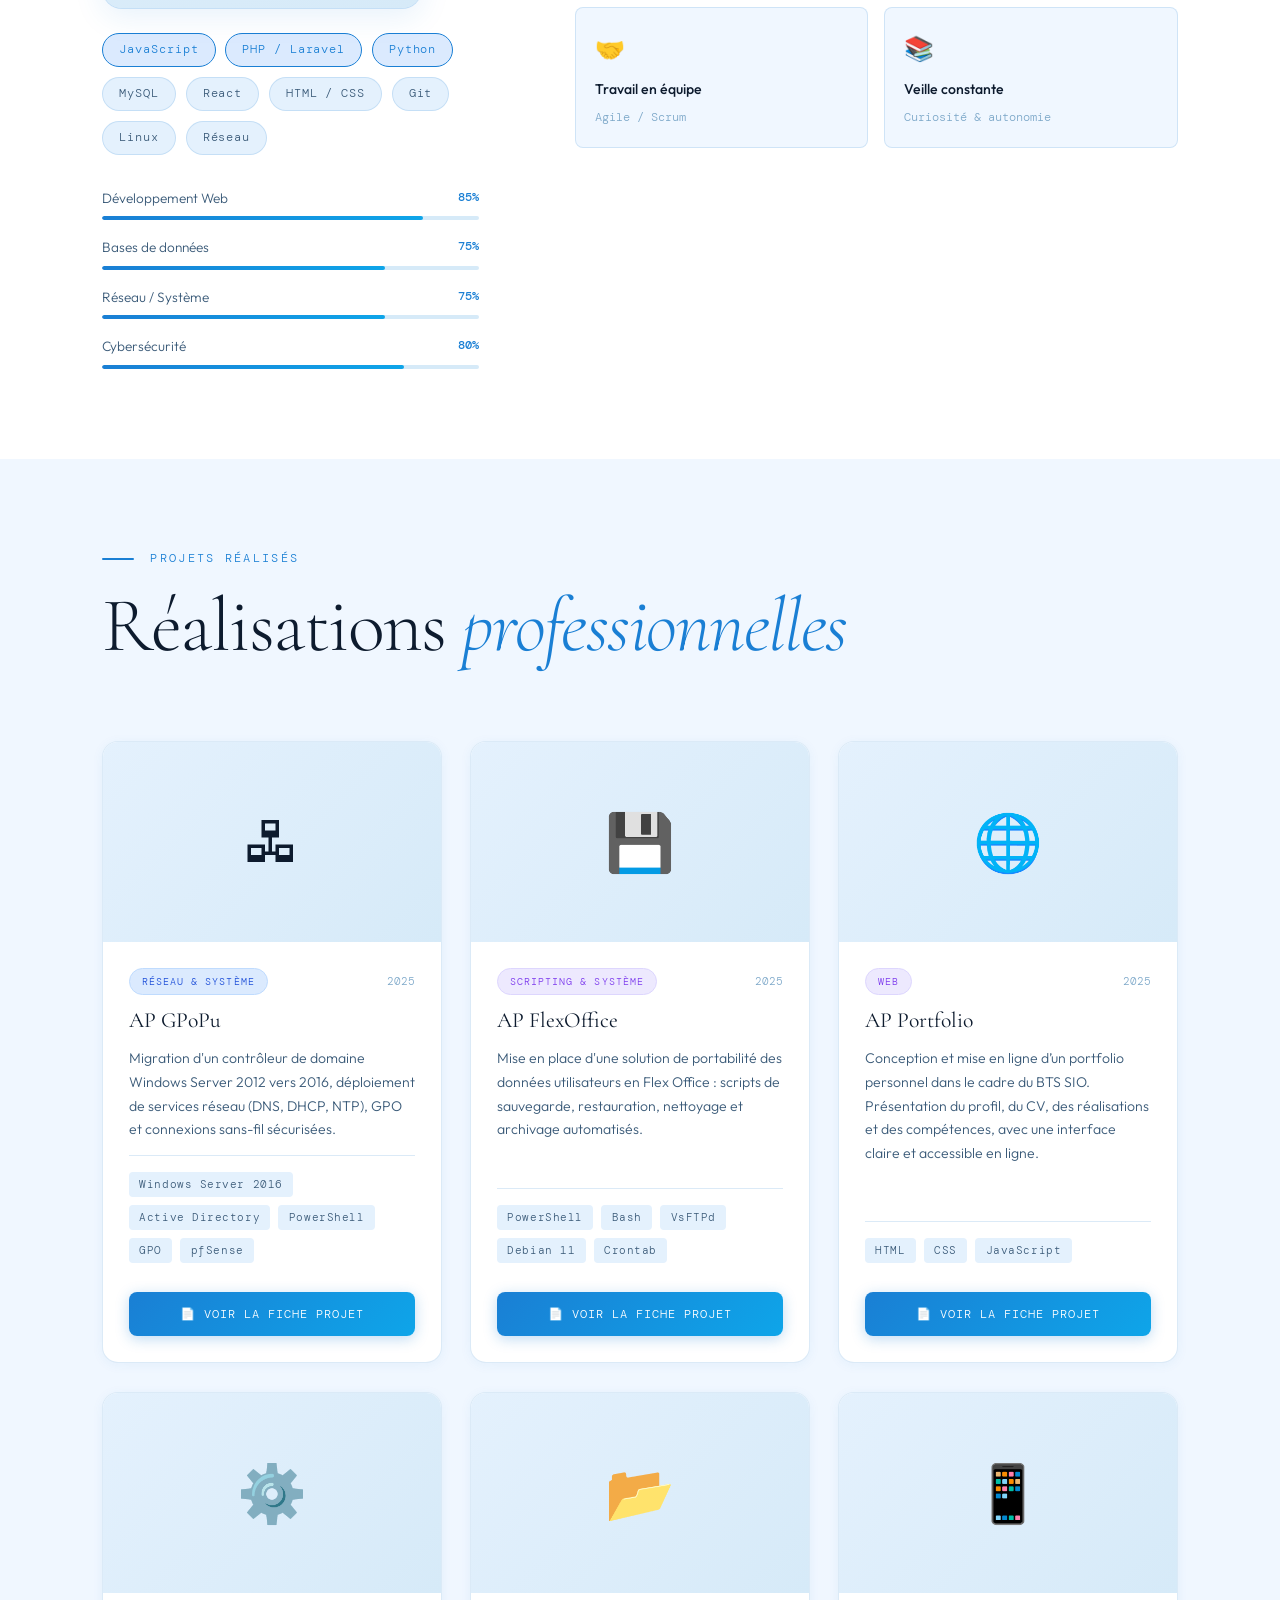
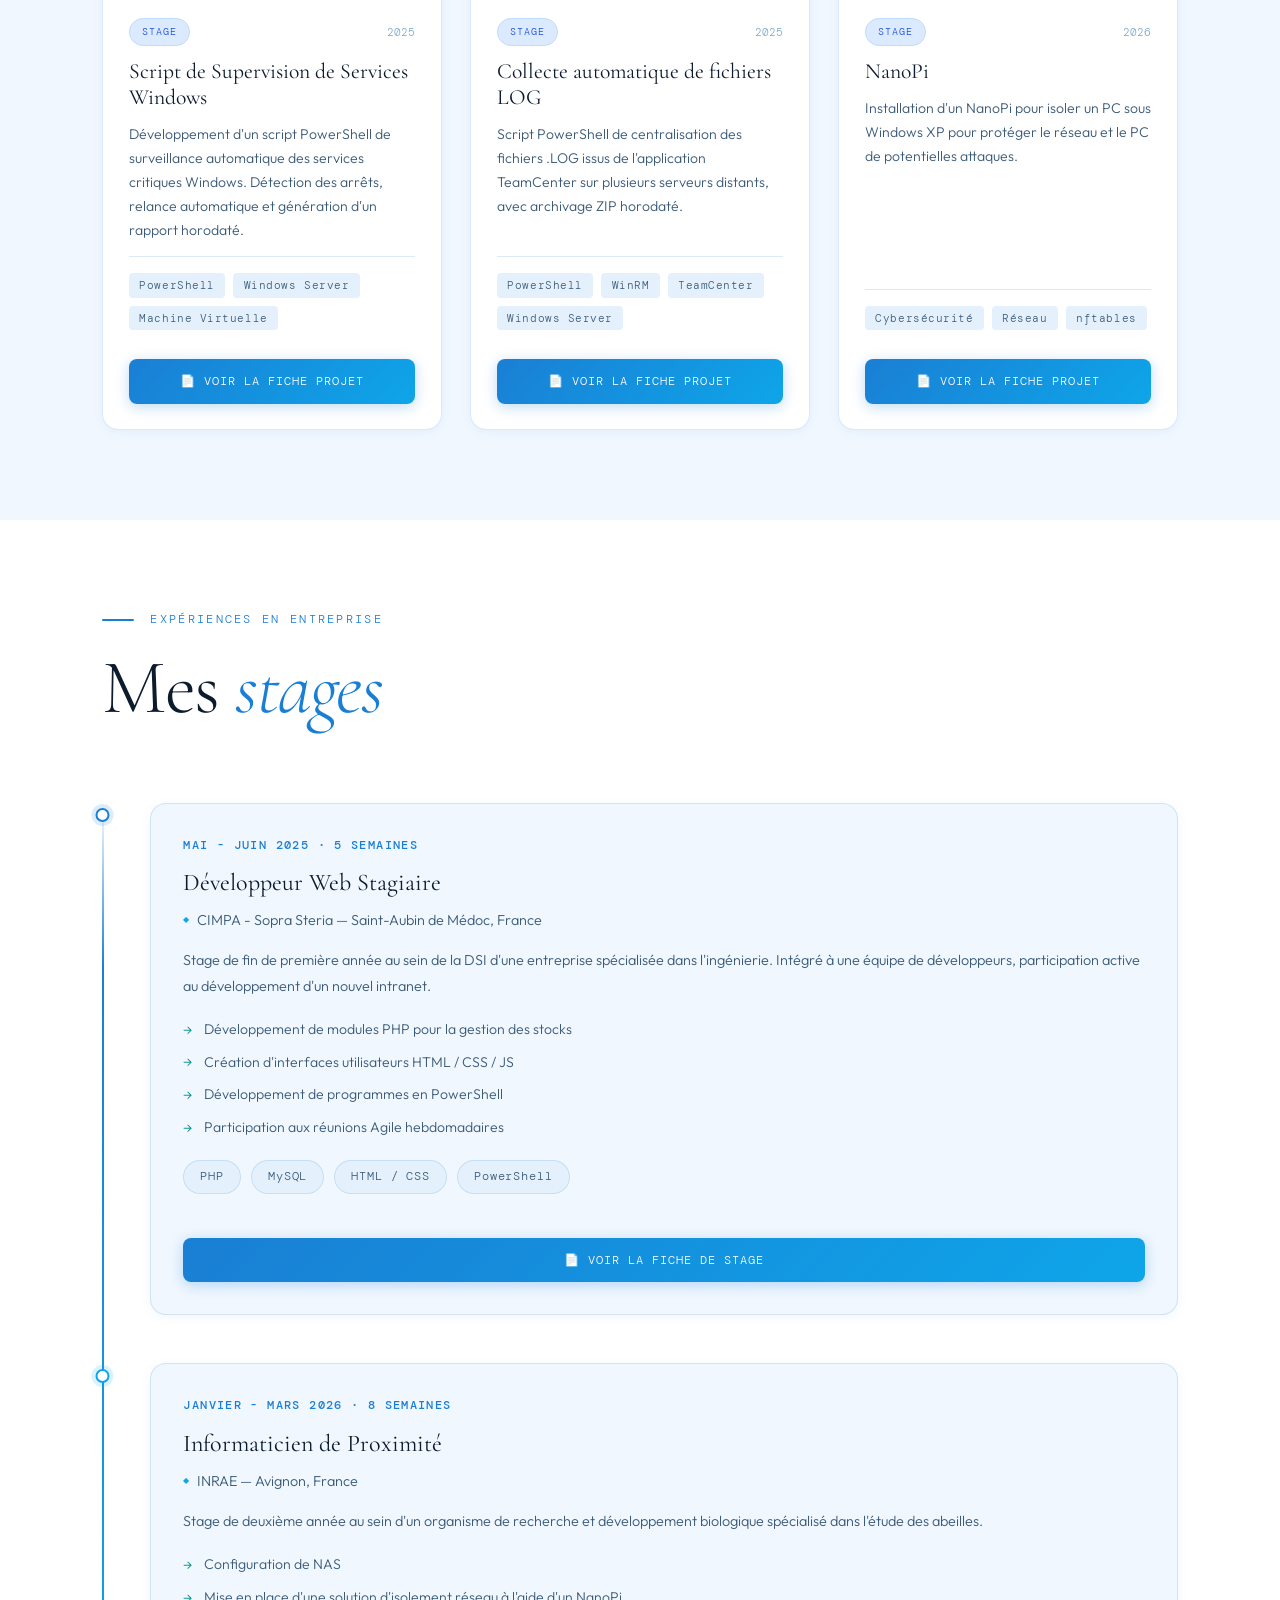
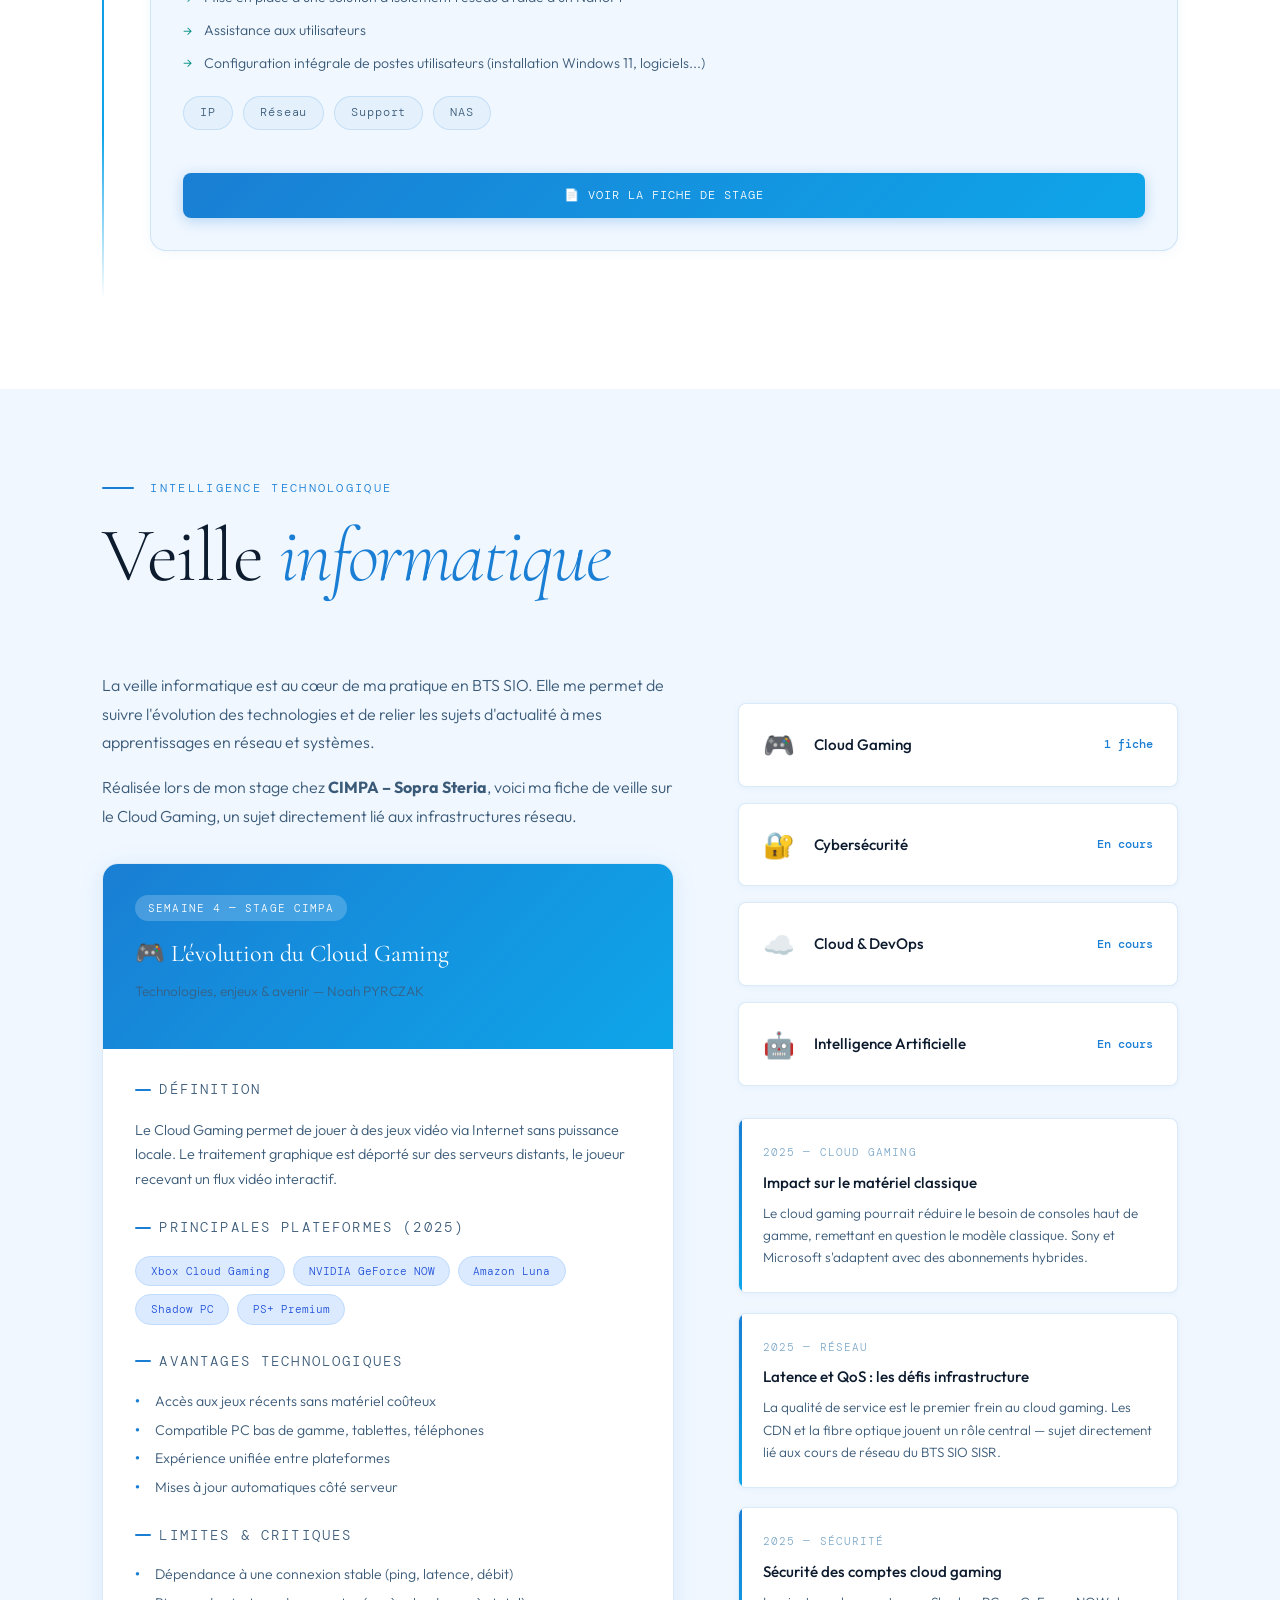
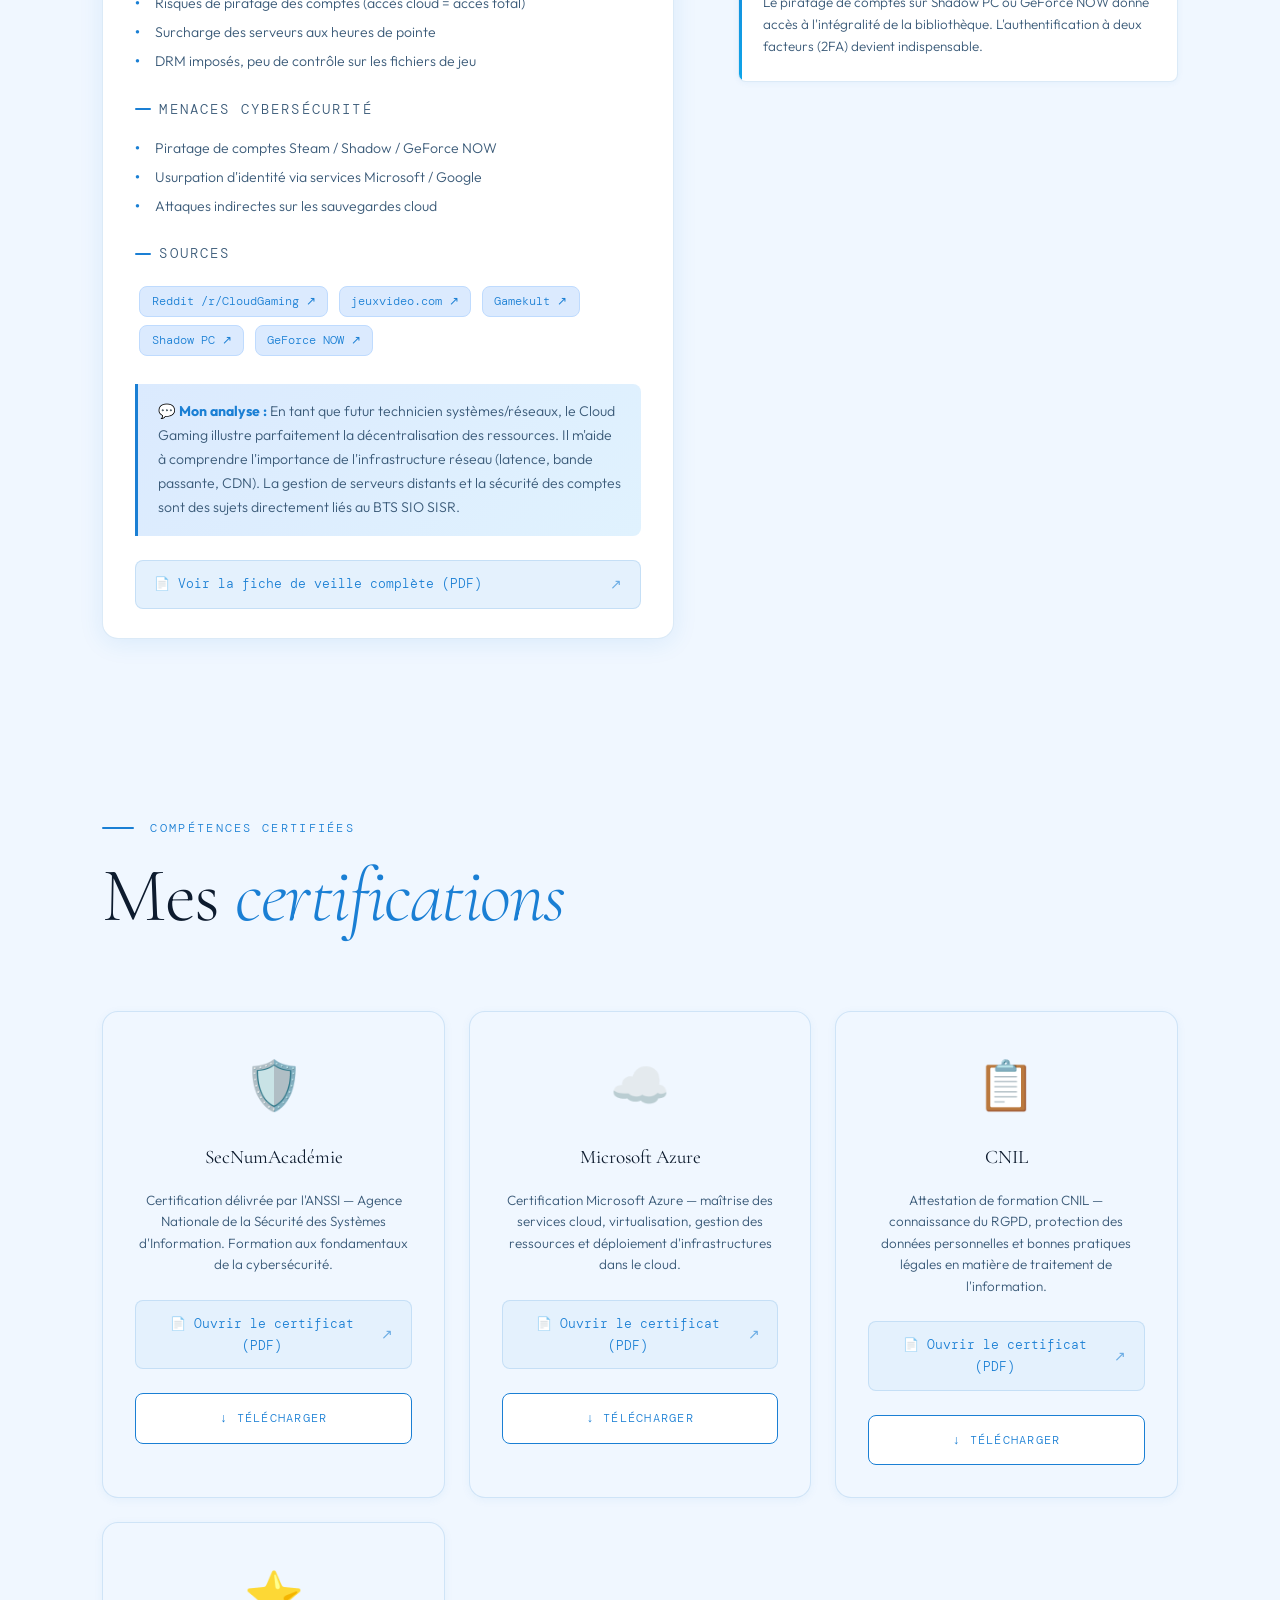
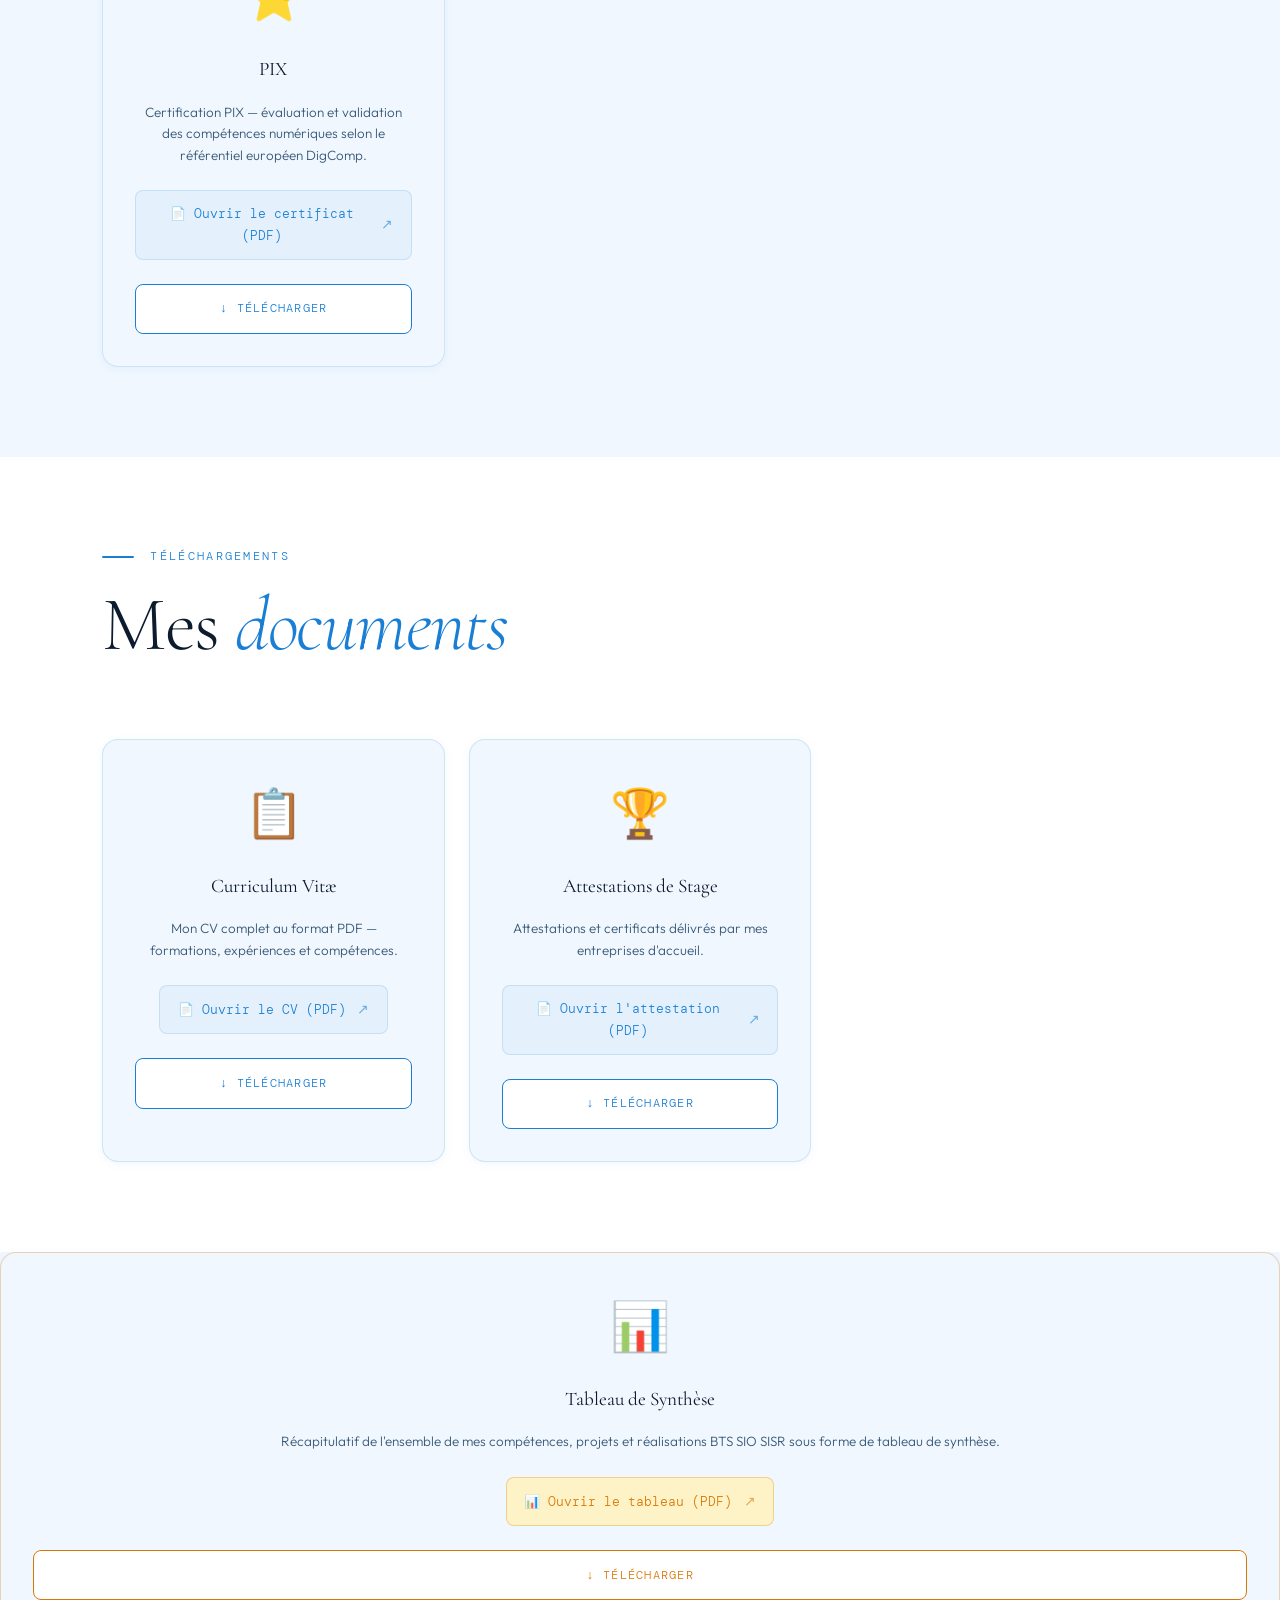
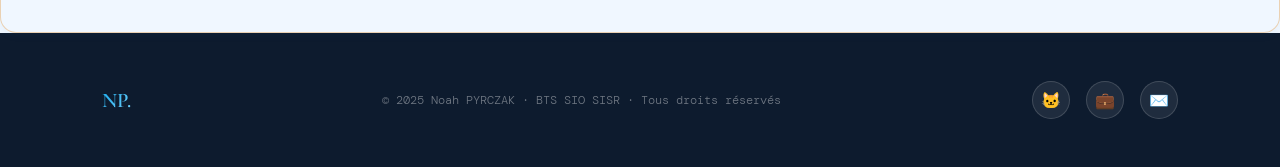
==== commit 54ef60a3: "Modification" ====
--- a/index.html
+++ b/index.html
@@ -69,10 +69,6 @@
           </div>
           <div class="hero-stats">
             <div class="stat-item">
-              <span class="stat-value">12</span>
-              <span class="stat-label">Projets</span>
-            </div>
-            <div class="stat-item">
               <span class="stat-value">2</span>
               <span class="stat-label">Stages</span>
             </div>
@@ -202,6 +198,18 @@
     </div>
   </div>
 
+<div class="realisation-card">
+        <div class="realisation-card-header"><div class="card-glow"></div><span>&#x1F310;</span></div>
+        <div class="realisation-card-body">
+          <div class="card-meta"><span class="card-badge badge-purple">Web</span><span class="card-date">2025</span></div>
+          <h3 class="card-title">AP Portfolio</h3>
+          <p class="card-desc">Conception et mise en ligne d’un portfolio personnel dans le cadre du BTS SIO. 
+      Présentation du profil, du CV, des réalisations et des compétences, avec une interface claire et accessible en ligne.</p>
+          <div class="card-tech"><span class="tech-pill">HTML</span><span class="tech-pill">CSS</span><span class="tech-pill">JavaScript</span></div>
+          <a href="projet.html?id=PortFolio" class="btn-fiche">&#x1F4C4; Voir la fiche projet</a>
+        </div>
+      </div>
+
       
       <div class="realisation-card">
   <div class="realisation-card-header"><div class="card-glow"></div><span>⚙️</span></div>
@@ -239,16 +247,7 @@
       </div>
 
       
-      <div class="realisation-card">
-        <div class="realisation-card-header"><div class="card-glow"></div><span>&#x1F310;</span></div>
-        <div class="realisation-card-body">
-          <div class="card-meta"><span class="card-badge badge-purple">API</span><span class="card-date">2024</span></div>
-          <h3 class="card-title">API REST - Gestion RH</h3>
-          <p class="card-desc">Conception d'une API RESTful pour un module de gestion des ressources humaines : congés, fiches de paie, organigramme. Documentation Swagger complète.</p>
-          <div class="card-tech"><span class="tech-pill">Laravel</span><span class="tech-pill">MySQL</span><span class="tech-pill">JWT</span><span class="tech-pill">Swagger</span></div>
-          <a href="projet.html?id=api-rh" class="btn-fiche">&#x1F4C4; Voir la fiche projet</a>
-        </div>
-      </div>
+      
 
     </div>
   </section> 
@@ -499,6 +498,17 @@
     </div>
   </section>
 
+  <div class="doc-card doc-card-synthese">
+        <div class="doc-icon">&#x1F4CA;</div>
+        <h3 class="doc-title">Tableau de Synthèse</h3>
+        <p class="doc-desc">Récapitulatif de l'ensemble de mes compétences, projets et réalisations BTS SIO SISR sous forme de tableau de synthèse.</p>
+        <a class="pdf-link pdf-link-synthese" href="documents/E5 - TS SISR 2026.pdf" target="_blank" rel="noopener">&#x1F4CA; Ouvrir le tableau (PDF)</a>
+        <a href="documents/E5 - TS SISR 2026.pdf" download class="btn-ghost btn-synthese" style="width:100%;justify-content:center;margin-top:0.5rem;">&#x2193; Télécharger</a>
+      </div>
+ 
+    </div>
+  </section>
+
   <!-- FOOTER -->
   <footer>
     <span class="footer-logo">NP.</span>
--- a/style.css
+++ b/style.css
@@ -444,4 +444,33 @@
   .pdf-zone-header { flex-direction: column; align-items: flex-start; gap: 0.8rem; }
   .pdf-list { padding: 1rem; }
   .pdf-empty { margin: 1rem; }
+}
+
+/* Tableau de Synthèse — accent distinct */
+.doc-card-synthese {
+  border-color: rgba(217, 119, 6, 0.3);
+}
+.doc-card-synthese:hover {
+  border-color: var(--gold);
+  box-shadow: 0 12px 32px rgba(217, 119, 6, 0.18);
+}
+.doc-card-synthese::after {
+  background: linear-gradient(90deg, var(--gold), #f59e0b);
+}
+.pdf-link-synthese {
+  color: var(--gold);
+  border-color: rgba(217, 119, 6, 0.3);
+  background: #fef3c7;
+}
+.pdf-link-synthese:hover {
+  background: var(--gold);
+  color: #fff;
+}
+.btn-synthese {
+  color: var(--gold) !important;
+  border-color: var(--gold) !important;
+}
+.btn-synthese:hover {
+  background: var(--gold) !important;
+  color: #fff !important;
 }
